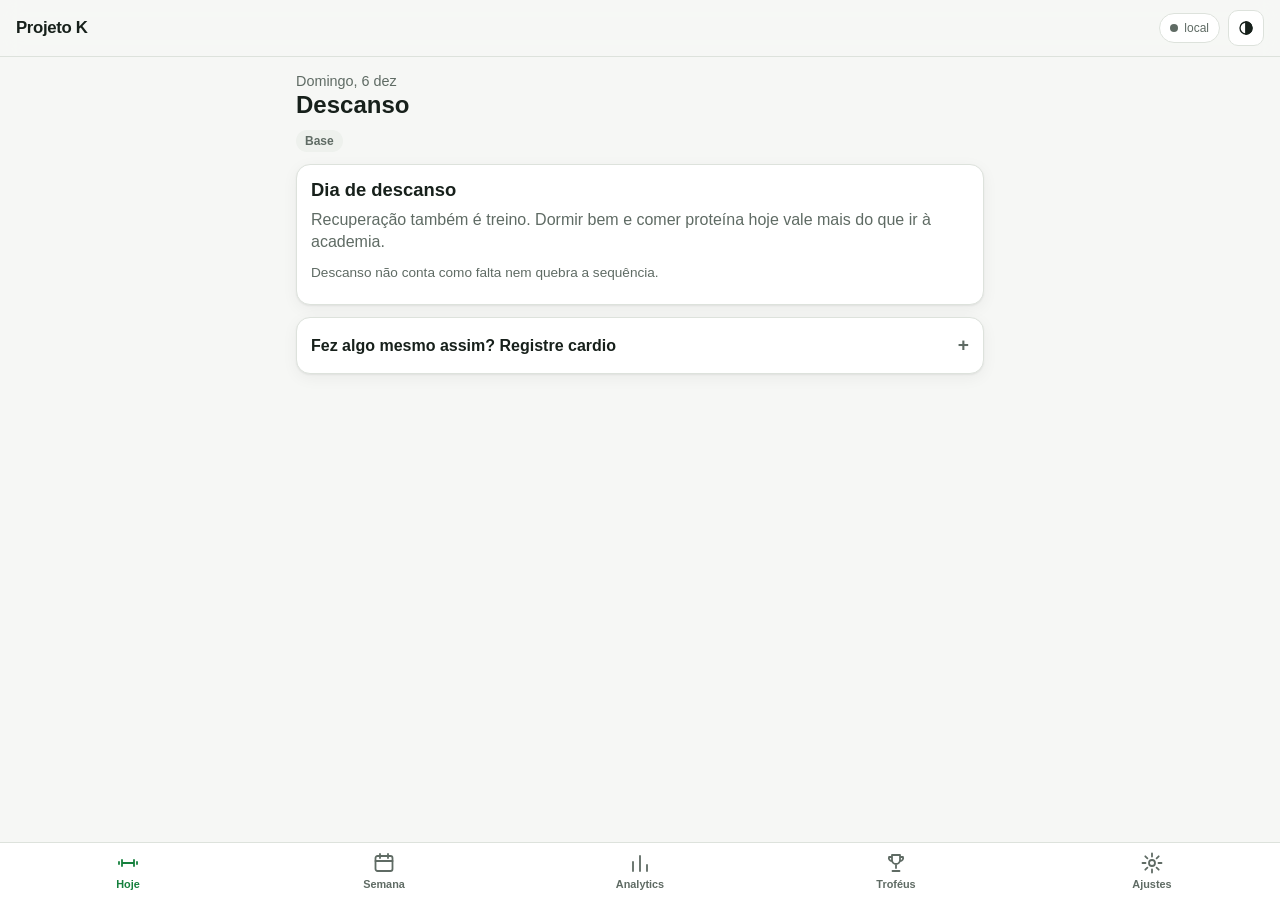
==== index.html @ 8b3cbce0 "Phase 1: offline-first PWA with weekly plan, set logging, rest timer, double progression and Sheets " ====
<!doctype html>
<html lang="pt-BR">
<head>
  <meta charset="utf-8">
  <meta name="viewport" content="width=device-width, initial-scale=1, viewport-fit=cover">
  <title>Projeto K</title>
  <meta name="description" content="Treino pessoal: plano semanal, registro de séries, progressão e analytics.">
  <meta name="theme-color" content="#f6f7f5">
  <meta name="apple-mobile-web-app-capable" content="yes">
  <meta name="mobile-web-app-capable" content="yes">
  <meta name="apple-mobile-web-app-status-bar-style" content="default">
  <meta name="apple-mobile-web-app-title" content="Projeto K">
  <link rel="manifest" href="manifest.webmanifest">
  <link rel="icon" href="icons/icon-192.png" type="image/png">
  <link rel="apple-touch-icon" href="icons/apple-touch-icon.png">
  <link rel="stylesheet" href="css/app.css">
  <script>
    // Apply the forced theme before first paint to avoid a flash.
    try {
      var t = JSON.parse(localStorage.getItem('pk.settings') || '{}').theme;
      if (t === 'light' || t === 'dark') document.documentElement.setAttribute('data-theme', t);
    } catch (e) {}
  </script>
</head>
<body>
  <header class="topbar">
    <a href="#/hoje" class="brand" aria-label="Projeto K, início">Projeto K</a>
    <div class="topbar-right">
      <span id="session-clock" class="pill" hidden></span>
      <button id="sync-badge" class="sync-badge" title="Sincronização" aria-label="Sincronização"></button>
      <button id="theme-toggle" class="icon-btn" aria-label="Alternar tema"></button>
    </div>
  </header>

  <main id="view" tabindex="-1"></main>

  <div id="rest" class="rest-bar" hidden></div>
  <div id="toasts" class="toasts" aria-live="polite"></div>

  <nav class="tabbar" id="tabbar">
    <a href="#/hoje" data-tab="hoje"><svg viewBox="0 0 24 24" aria-hidden="true"><path d="M6 9v6M18 9v6M3 11v2M21 11v2M6 12h12"/></svg><span>Hoje</span></a>
    <a href="#/semana" data-tab="semana"><svg viewBox="0 0 24 24" aria-hidden="true"><rect x="3.5" y="5" width="17" height="15" rx="2"/><path d="M3.5 10h17M8 3v4M16 3v4"/></svg><span>Semana</span></a>
    <a href="#/analytics" data-tab="analytics"><svg viewBox="0 0 24 24" aria-hidden="true"><path d="M5 20V11M12 20V5M19 20v-6"/></svg><span>Analytics</span></a>
    <a href="#/conquistas" data-tab="conquistas"><svg viewBox="0 0 24 24" aria-hidden="true"><path d="M8 4h8v5a4 4 0 0 1-8 0V4zM8 6H5a3 3 0 0 0 3 4M16 6h3a3 3 0 0 1-3 4M12 13v4M8.5 20h7"/></svg><span>Troféus</span></a>
    <a href="#/config" data-tab="config"><svg viewBox="0 0 24 24" aria-hidden="true"><circle cx="12" cy="12" r="3"/><path d="M12 2.5v3M12 18.5v3M2.5 12h3M18.5 12h3M5.3 5.3l2.1 2.1M16.6 16.6l2.1 2.1M5.3 18.7l2.1-2.1M16.6 7.4l2.1-2.1"/></svg><span>Ajustes</span></a>
  </nav>

  <script type="module" src="js/app.js"></script>
</body>
</html>
---- css/app.css ----
:root {
  --bg: #f6f7f5;
  --surface: #ffffff;
  --surface-2: #eef1ed;
  --border: #dde2dc;
  --text: #17201b;
  --muted: #5f6b64;
  --accent: #15803d;
  --accent-strong: #166534;
  --accent-soft: #dcfce7;
  --accent-text: #ffffff;
  --warn: #b45309;
  --warn-soft: #fef3c7;
  --danger: #b91c1c;
  --danger-soft: #fee2e2;
  --info: #1d4ed8;
  --info-soft: #dbeafe;
  --bronze: #a0642b;
  --silver: #7c8794;
  --gold: #c69214;
  --platinum: #5b8fb0;
  --heat-0: #e7ebe6;
  --heat-1: #b7e4c4;
  --heat-2: #6cc58b;
  --heat-3: #22994f;
  --heat-miss: #f3c4c4;
  --shadow: 0 1px 2px rgba(0, 0, 0, .06), 0 4px 16px rgba(0, 0, 0, .05);
  --radius: 14px;
  --tabbar-h: 58px;
  --safe-b: env(safe-area-inset-bottom, 0px);
  color-scheme: light;
}

@media (prefers-color-scheme: dark) {
  :root:not([data-theme="light"]) {
    --bg: #0f1412;
    --surface: #171e1a;
    --surface-2: #1f2823;
    --border: #2b3530;
    --text: #e8eee9;
    --muted: #97a39c;
    --accent: #4ade80;
    --accent-strong: #86efac;
    --accent-soft: #163322;
    --accent-text: #08130c;
    --warn: #fbbf24;
    --warn-soft: #3a2c0c;
    --danger: #f87171;
    --danger-soft: #3b1515;
    --info: #93c5fd;
    --info-soft: #172a45;
    --heat-0: #222b26;
    --heat-1: #1e4a2e;
    --heat-2: #2f7a4a;
    --heat-3: #4ade80;
    --heat-miss: #5a2424;
    --shadow: 0 1px 2px rgba(0, 0, 0, .4);
    color-scheme: dark;
  }
}

:root[data-theme="dark"] {
  --bg: #0f1412;
  --surface: #171e1a;
  --surface-2: #1f2823;
  --border: #2b3530;
  --text: #e8eee9;
  --muted: #97a39c;
  --accent: #4ade80;
  --accent-strong: #86efac;
  --accent-soft: #163322;
  --accent-text: #08130c;
  --warn: #fbbf24;
  --warn-soft: #3a2c0c;
  --danger: #f87171;
  --danger-soft: #3b1515;
  --info: #93c5fd;
  --info-soft: #172a45;
  --heat-0: #222b26;
  --heat-1: #1e4a2e;
  --heat-2: #2f7a4a;
  --heat-3: #4ade80;
  --heat-miss: #5a2424;
  --shadow: 0 1px 2px rgba(0, 0, 0, .4);
  color-scheme: dark;
}

* { box-sizing: border-box; }
[hidden] { display: none !important; }
html { -webkit-text-size-adjust: 100%; }
body {
  margin: 0;
  background: var(--bg);
  color: var(--text);
  font: 16px/1.4 -apple-system, BlinkMacSystemFont, "SF Pro Text", "Segoe UI", Roboto, sans-serif;
  -webkit-tap-highlight-color: transparent;
  padding-bottom: calc(var(--tabbar-h) + var(--safe-b));
  min-height: 100vh;
  overflow-x: hidden;
}
body.no-tabbar { padding-bottom: 0; }
body.no-tabbar .tabbar { display: none; }

a { color: var(--accent); }
h1, h2, h3 { margin: 0 0 .4em; line-height: 1.2; }
h1 { font-size: 1.5rem; }
h2 { font-size: 1.15rem; }
h3 { font-size: 1.02rem; }
p { margin: 0 0 .6em; }
svg { fill: none; stroke: currentColor; stroke-width: 1.8; stroke-linecap: round; stroke-linejoin: round; }
img { max-width: 100%; }

.muted { color: var(--muted); }
.small { font-size: .85rem; }
.tiny { font-size: .75rem; }
.center { text-align: center; }
.row { display: flex; align-items: center; }
.row.gap { gap: .5rem; }
.row.wrap { flex-wrap: wrap; }
.between { justify-content: space-between; }
.grow { flex: 1; }
.stack > * + * { margin-top: .75rem; }
.hidden { display: none !important; }

/* ---------- top bar ---------- */
.topbar {
  position: sticky; top: 0; z-index: 20;
  display: flex; align-items: center; justify-content: space-between;
  padding: calc(env(safe-area-inset-top, 0px) + 10px) 16px 10px;
  background: color-mix(in srgb, var(--bg) 88%, transparent);
  backdrop-filter: saturate(1.4) blur(10px);
  -webkit-backdrop-filter: saturate(1.4) blur(10px);
  border-bottom: 1px solid var(--border);
}
.brand { font-weight: 800; letter-spacing: -.02em; color: var(--text); text-decoration: none; font-size: 1.05rem; }
.topbar-right { display: flex; align-items: center; gap: .5rem; }
.icon-btn {
  width: 36px; height: 36px; border-radius: 10px; border: 1px solid var(--border);
  background: var(--surface); color: var(--text); display: grid; place-items: center; cursor: pointer; padding: 0;
}
.icon-btn svg { width: 18px; height: 18px; }
.sync-badge {
  height: 30px; padding: 0 10px; border-radius: 99px; border: 1px solid var(--border);
  background: var(--surface); color: var(--muted); font-size: .75rem; display: flex; align-items: center; gap: 6px; cursor: pointer;
}
.sync-badge::before { content: ""; width: 8px; height: 8px; border-radius: 50%; background: var(--muted); }
.sync-badge[data-status="ok"]::before { background: var(--accent); }
.sync-badge[data-status="syncing"]::before { background: var(--info); animation: pulse 1s infinite; }
.sync-badge[data-status="error"]::before, .sync-badge[data-status="offline"]::before { background: var(--warn); }
@keyframes pulse { 50% { opacity: .3; } }

/* ---------- layout ---------- */
main { padding: 14px 16px 24px; max-width: 720px; margin: 0 auto; outline: none; }
.card {
  background: var(--surface); border: 1px solid var(--border); border-radius: var(--radius);
  padding: 14px; box-shadow: var(--shadow);
}
.card + .card, .card + .section, .section + .card { margin-top: 12px; }
.section { margin-top: 20px; }
.section-title { font-size: .78rem; text-transform: uppercase; letter-spacing: .06em; color: var(--muted); margin: 0 0 8px; font-weight: 700; }

.hero { display: flex; justify-content: space-between; align-items: flex-start; gap: 12px; margin-bottom: 12px; }
.hero .date { color: var(--muted); font-size: .9rem; }
.hero .date::first-letter { text-transform: uppercase; }

.pill {
  display: inline-flex; align-items: center; gap: 4px; padding: 3px 9px; border-radius: 99px;
  font-size: .75rem; font-weight: 600; background: var(--surface-2); color: var(--muted); white-space: nowrap;
}
.pill.accent { background: var(--accent-soft); color: var(--accent-strong); }
.pill.warn { background: var(--warn-soft); color: var(--warn); }
.pill.danger { background: var(--danger-soft); color: var(--danger); }
.pill.info { background: var(--info-soft); color: var(--info); }
#session-clock { font-variant-numeric: tabular-nums; background: var(--accent-soft); color: var(--accent-strong); }

/* ---------- buttons & inputs ---------- */
.btn {
  appearance: none; border: 1px solid var(--border); background: var(--surface-2); color: var(--text);
  border-radius: 12px; padding: 0 16px; min-height: 44px; font: inherit; font-weight: 600; cursor: pointer;
  display: inline-flex; align-items: center; justify-content: center; gap: 6px; text-decoration: none;
}
.btn.primary { background: var(--accent); border-color: var(--accent); color: var(--accent-text); }
.btn.danger { background: var(--danger); border-color: var(--danger); color: #fff; }
.btn.ghost { background: transparent; }
.btn.small { min-height: 34px; padding: 0 12px; font-size: .85rem; border-radius: 10px; }
.btn.block { width: 100%; }
.btn.big { min-height: 54px; font-size: 1.05rem; }
.btn:disabled { opacity: .5; cursor: default; }
.btn:active:not(:disabled) { transform: scale(.98); }
.link-btn { background: none; border: 0; color: var(--accent); font: inherit; font-weight: 600; padding: 6px 0; cursor: pointer; }

label.field { display: block; margin-bottom: 12px; }
label.field > span { display: block; font-size: .85rem; color: var(--muted); margin-bottom: 4px; }
input[type="text"], input[type="url"], input[type="password"], input[type="number"], input[type="date"], select, textarea {
  width: 100%; min-height: 44px; border-radius: 10px; border: 1px solid var(--border);
  background: var(--surface); color: var(--text); font: inherit; padding: 8px 12px; font-size: 16px;
}
textarea { min-height: 70px; resize: vertical; }
.check { display: flex; align-items: center; gap: 10px; min-height: 40px; }
.check input { width: 20px; height: 20px; accent-color: var(--accent); }

.seg { display: inline-flex; background: var(--surface-2); border-radius: 12px; padding: 3px; gap: 2px; }
.seg button { border: 0; background: transparent; color: var(--muted); font: inherit; font-size: .85rem; font-weight: 600; padding: 7px 12px; border-radius: 9px; cursor: pointer; min-height: 34px; }
.seg button[aria-pressed="true"] { background: var(--surface); color: var(--text); box-shadow: var(--shadow); }

.chips { display: flex; flex-wrap: wrap; gap: 6px; }
.chip { border: 1px solid var(--border); background: var(--surface); color: var(--text); border-radius: 99px; padding: 7px 12px; font: inherit; font-size: .85rem; cursor: pointer; min-height: 36px; }
.chip[aria-pressed="true"] { background: var(--accent); color: var(--accent-text); border-color: var(--accent); }

/* ---------- exercise cards (today) ---------- */
.ex-card { padding: 12px; }
.ex-card.complete { border-color: color-mix(in srgb, var(--accent) 50%, var(--border)); }
.ex-head { display: flex; gap: 10px; align-items: flex-start; }
.ex-thumb { width: 56px; height: 56px; border-radius: 10px; object-fit: cover; background: var(--surface-2); flex: none; }
.ex-thumb.placeholder { display: grid; place-items: center; color: var(--muted); font-size: .7rem; text-align: center; }
.ex-title { font-weight: 700; line-height: 1.25; }
.ex-meta { font-size: .8rem; color: var(--muted); margin-top: 2px; }
.ex-sugg { margin-top: 8px; display: flex; flex-wrap: wrap; gap: 6px; align-items: center; font-size: .85rem; }
.ex-actions { display: flex; gap: 6px; margin-top: 10px; }
.ex-actions .btn { flex: 1; }
.ex-num { width: 22px; height: 22px; border-radius: 50%; background: var(--surface-2); color: var(--muted); font-size: .75rem; font-weight: 700; display: grid; place-items: center; flex: none; margin-top: 2px; }
.ex-card.complete .ex-num { background: var(--accent); color: var(--accent-text); }

.sets { margin-top: 10px; display: grid; gap: 6px; }
.set-row {
  display: grid; grid-template-columns: 26px 1fr 1fr 52px; gap: 6px; align-items: center;
  padding: 4px; border-radius: 12px; background: var(--surface-2);
}
.set-row.next { outline: 2px solid var(--accent); outline-offset: -2px; background: var(--surface); }
.set-row.logged { background: var(--accent-soft); }
.set-n { text-align: center; font-weight: 700; color: var(--muted); font-size: .85rem; }
.stepper { display: grid; grid-template-columns: 34px 1fr 34px; align-items: center; background: var(--surface); border-radius: 10px; border: 1px solid var(--border); overflow: hidden; }
.set-row.logged .stepper { background: transparent; border-color: transparent; }
.stepper button { height: 40px; border: 0; background: transparent; color: var(--muted); font-size: 1.15rem; font-weight: 700; cursor: pointer; padding: 0; }
.stepper input { border: 0; background: transparent; min-height: 40px; padding: 0; text-align: center; font-weight: 700; font-variant-numeric: tabular-nums; width: 100%; min-width: 0; -moz-appearance: textfield; }
.stepper input::-webkit-outer-spin-button, .stepper input::-webkit-inner-spin-button { -webkit-appearance: none; margin: 0; }
.stepper .unit { display: none; }
.set-ok {
  height: 44px; border-radius: 12px; border: 0; background: var(--accent); color: var(--accent-text);
  font-size: 1.2rem; font-weight: 800; cursor: pointer; display: grid; place-items: center;
}
.set-ok svg { width: 22px; height: 22px; stroke-width: 2.6; }
.set-row.logged .set-ok { background: transparent; color: var(--accent-strong); }
.set-labels { display: grid; grid-template-columns: 26px 1fr 1fr 52px; gap: 6px; font-size: .7rem; color: var(--muted); text-align: center; text-transform: uppercase; letter-spacing: .05em; }

.banner { display: flex; gap: 10px; align-items: center; padding: 12px 14px; border-radius: var(--radius); background: var(--info-soft); color: var(--info); margin-bottom: 12px; }
.banner.warn { background: var(--warn-soft); color: var(--warn); }
.banner .grow { color: var(--text); }
.banner strong { color: inherit; }

.warmup ol { margin: .3em 0 0; padding-left: 1.2em; }
details > summary { cursor: pointer; font-weight: 700; list-style: none; display: flex; justify-content: space-between; align-items: center; }
details > summary::-webkit-details-marker { display: none; }
details > summary::after { content: "+"; color: var(--muted); font-size: 1.2rem; }
details[open] > summary::after { content: "−"; }

body.resting main { padding-bottom: 96px; }
body.resting .sticky-actions { bottom: calc(var(--tabbar-h) + var(--safe-b) + 88px); }
.sticky-actions { position: sticky; bottom: calc(var(--tabbar-h) + var(--safe-b) + 8px); z-index: 5; margin-top: 16px; }

/* ---------- rest timer ---------- */
.rest-bar {
  position: fixed; left: 8px; right: 8px; bottom: calc(var(--tabbar-h) + var(--safe-b) + 8px); z-index: 30;
  display: flex; align-items: center; gap: 8px; padding: 10px; border-radius: 16px;
  background: var(--text); color: var(--bg); box-shadow: 0 8px 30px rgba(0, 0, 0, .25); overflow: hidden;
  max-width: 704px; margin: 0 auto;
}
.rest-bar .muted { color: color-mix(in srgb, var(--bg) 70%, transparent); font-size: .75rem; }
.rest-bar .btn { background: color-mix(in srgb, var(--bg) 14%, transparent); color: var(--bg); border-color: transparent; position: relative; }
.rest-main { flex: 1; display: flex; flex-direction: column; align-items: center; position: relative; min-width: 0; }
.rest-main .muted { white-space: nowrap; overflow: hidden; text-overflow: ellipsis; max-width: 100%; }
.rest-time { font-size: 1.7rem; font-weight: 800; font-variant-numeric: tabular-nums; line-height: 1; }
.rest-progress { position: absolute; left: 0; bottom: 0; height: 4px; background: var(--accent); transition: width .25s linear; }
.rest-bar.done { background: var(--accent); color: var(--accent-text); animation: flash .5s 4 alternate; }
.rest-bar.done .muted { color: var(--accent-text); }
@keyframes flash { to { filter: brightness(1.25); transform: scale(1.02); } }

/* ---------- tab bar ---------- */
.tabbar {
  position: fixed; left: 0; right: 0; bottom: 0; z-index: 25;
  display: grid; grid-template-columns: repeat(5, 1fr);
  height: calc(var(--tabbar-h) + var(--safe-b)); padding-bottom: var(--safe-b);
  background: color-mix(in srgb, var(--surface) 92%, transparent);
  backdrop-filter: blur(12px); -webkit-backdrop-filter: blur(12px);
  border-top: 1px solid var(--border);
}
.tabbar a { display: flex; flex-direction: column; align-items: center; justify-content: center; gap: 2px; color: var(--muted); text-decoration: none; font-size: .68rem; font-weight: 600; }
.tabbar a svg { width: 24px; height: 24px; }
.tabbar a[aria-current="page"] { color: var(--accent); }

/* ---------- toasts & sheets ---------- */
.toasts { position: fixed; top: calc(env(safe-area-inset-top, 0px) + 60px); left: 0; right: 0; z-index: 60; display: flex; flex-direction: column; align-items: center; gap: 8px; pointer-events: none; padding: 0 16px; }
.toast {
  pointer-events: auto; max-width: 420px; width: 100%; background: var(--text); color: var(--bg); padding: 12px 14px;
  border-radius: 14px; box-shadow: 0 8px 30px rgba(0, 0, 0, .25); transform: translateY(-14px); opacity: 0; transition: .25s;
  font-weight: 600;
}
.toast.show { transform: none; opacity: 1; }
.toast.trophy { background: linear-gradient(135deg, #2b2410, #6b5216); color: #fff6d8; display: flex; gap: 12px; align-items: center; }
.toast.trophy .trophy-ico { width: 40px; height: 40px; flex: none; }
.toast.pr { background: var(--accent); color: var(--accent-text); }

.sheet-backdrop { position: fixed; inset: 0; z-index: 50; background: rgba(0, 0, 0, 0); transition: background .2s; display: flex; align-items: flex-end; justify-content: center; }
.sheet-backdrop.open { background: rgba(0, 0, 0, .45); }
.sheet {
  background: var(--surface); width: 100%; max-width: 640px; max-height: 88vh; overflow-y: auto;
  border-radius: 20px 20px 0 0; padding: 8px 16px calc(16px + var(--safe-b)); transform: translateY(100%); transition: transform .22s ease-out;
}
.sheet-backdrop.open .sheet { transform: none; }
.sheet-grip { width: 40px; height: 5px; border-radius: 3px; background: var(--border); margin: 4px auto 12px; }
.list { list-style: none; margin: 0; padding: 0; }
.list > li { border-bottom: 1px solid var(--border); }
.list > li:last-child { border-bottom: 0; }
.list-item { display: flex; align-items: center; gap: 10px; padding: 10px 0; width: 100%; background: none; border: 0; color: inherit; font: inherit; text-align: left; cursor: pointer; text-decoration: none; }

/* ---------- week ---------- */
.week-nav { display: flex; align-items: center; justify-content: space-between; margin-bottom: 10px; }
.day-row { display: grid; grid-template-columns: 48px 1fr auto; gap: 10px; align-items: center; padding: 12px; }
.day-row + .day-row { border-top: 1px solid var(--border); }
.day-row.today { background: var(--accent-soft); border-radius: 12px; }
.day-date { text-align: center; line-height: 1.1; }
.day-date b { display: block; font-size: 1.25rem; }
.day-date small { color: var(--muted); text-transform: uppercase; font-size: .7rem; font-weight: 700; }
.day-card { padding: 4px; }

/* ---------- exercise page ---------- */
.media { position: relative; border-radius: var(--radius); overflow: hidden; background: #fff; aspect-ratio: 3 / 2; }
.media img { position: absolute; inset: 0; width: 100%; height: 100%; object-fit: contain; transition: opacity .25s; }
.media img.f1 { animation: frame 1.6s steps(1) infinite; }
@keyframes frame { 0% { opacity: 0; } 50% { opacity: 1; } }
.media-empty { display: grid; place-items: center; aspect-ratio: 3 / 2; background: var(--surface-2); border-radius: var(--radius); color: var(--muted); text-align: center; padding: 16px; }
.tips { margin: 0; padding-left: 1.2em; }
.tips li + li { margin-top: 4px; }
table.hist { width: 100%; border-collapse: collapse; font-size: .85rem; }
table.hist th, table.hist td { text-align: left; padding: 6px 4px; border-bottom: 1px solid var(--border); }
table.hist th { color: var(--muted); font-weight: 600; }
.chart-box { position: relative; height: 220px; }
.chart-box.tall { height: 280px; }

/* ---------- stats ---------- */
.tiles { display: grid; grid-template-columns: repeat(2, 1fr); gap: 10px; }
.tile { background: var(--surface); border: 1px solid var(--border); border-radius: var(--radius); padding: 12px; }
.tile .v { font-size: 1.5rem; font-weight: 800; font-variant-numeric: tabular-nums; letter-spacing: -.02em; }
.tile .v.sm { font-size: 1.05rem; line-height: 1.3; }
.tile .l { font-size: .78rem; color: var(--muted); }
.heatmap { display: grid; grid-auto-flow: column; grid-template-rows: repeat(7, 1fr); gap: 3px; overflow-x: auto; padding-bottom: 4px; }
.heatmap .c { width: 14px; height: 14px; border-radius: 3px; background: var(--heat-0); }
.heatmap .c.l1 { background: var(--heat-1); }
.heatmap .c.l2 { background: var(--heat-2); }
.heatmap .c.l3 { background: var(--heat-3); }
.heatmap .c.miss { background: var(--heat-miss); }
.heatmap .c.rest { background: transparent; border: 1px dashed var(--border); }
.heatmap .c.future { background: transparent; }
.legend { display: flex; gap: 10px; flex-wrap: wrap; font-size: .75rem; color: var(--muted); margin-top: 6px; }
.legend i { display: inline-block; width: 10px; height: 10px; border-radius: 2px; margin-right: 4px; vertical-align: -1px; }

/* ---------- trophies ---------- */
.trophies { display: grid; grid-template-columns: 1fr; gap: 10px; }
.trophy { display: flex; gap: 12px; align-items: center; padding: 12px; }
.trophy .ico { width: 48px; height: 48px; flex: none; }
.trophy.locked { opacity: .55; filter: grayscale(1); }
.trophy .bar { height: 6px; border-radius: 3px; background: var(--surface-2); overflow: hidden; margin-top: 6px; }
.trophy .bar > i { display: block; height: 100%; background: var(--accent); }
.tier-bronze { color: var(--bronze); }
.tier-silver { color: var(--silver); }
.tier-gold { color: var(--gold); }
.tier-platinum { color: var(--platinum); }

/* ---------- spotify ---------- */
.spotify { display: flex; gap: 10px; align-items: center; }
.spotify img { width: 52px; height: 52px; border-radius: 8px; background: var(--surface-2); object-fit: cover; flex: none; }
.spotify .t { min-width: 0; flex: 1; }
.spotify .t div { white-space: nowrap; overflow: hidden; text-overflow: ellipsis; }
.spotify .ctrl { display: flex; gap: 4px; }
.spotify .ctrl .icon-btn { width: 40px; height: 40px; }
iframe.embed { width: 100%; height: 152px; border: 0; border-radius: 12px; }

@media (min-width: 640px) {
  .tiles { grid-template-columns: repeat(4, 1fr); }
  .trophies { grid-template-columns: 1fr 1fr; }
}
@media (prefers-reduced-motion: reduce) {
  *, *::before, *::after { animation: none !important; transition: none !important; }
}

/* ---------- chart series (validated categorical palette, light + dark steps) ---------- */
:root { --series-1: #2a78d6; --series-2: #eb6834; --series-3: #1baf7a; --series-4: #eda100; --grid: #e6e9e4; }
@media (prefers-color-scheme: dark) {
  :root:not([data-theme="light"]) { --series-1: #3987e5; --series-2: #d95926; --series-3: #199e70; --series-4: #c98500; --grid: #26302b; }
}
:root[data-theme="dark"] { --series-1: #3987e5; --series-2: #d95926; --series-3: #199e70; --series-4: #c98500; --grid: #26302b; }
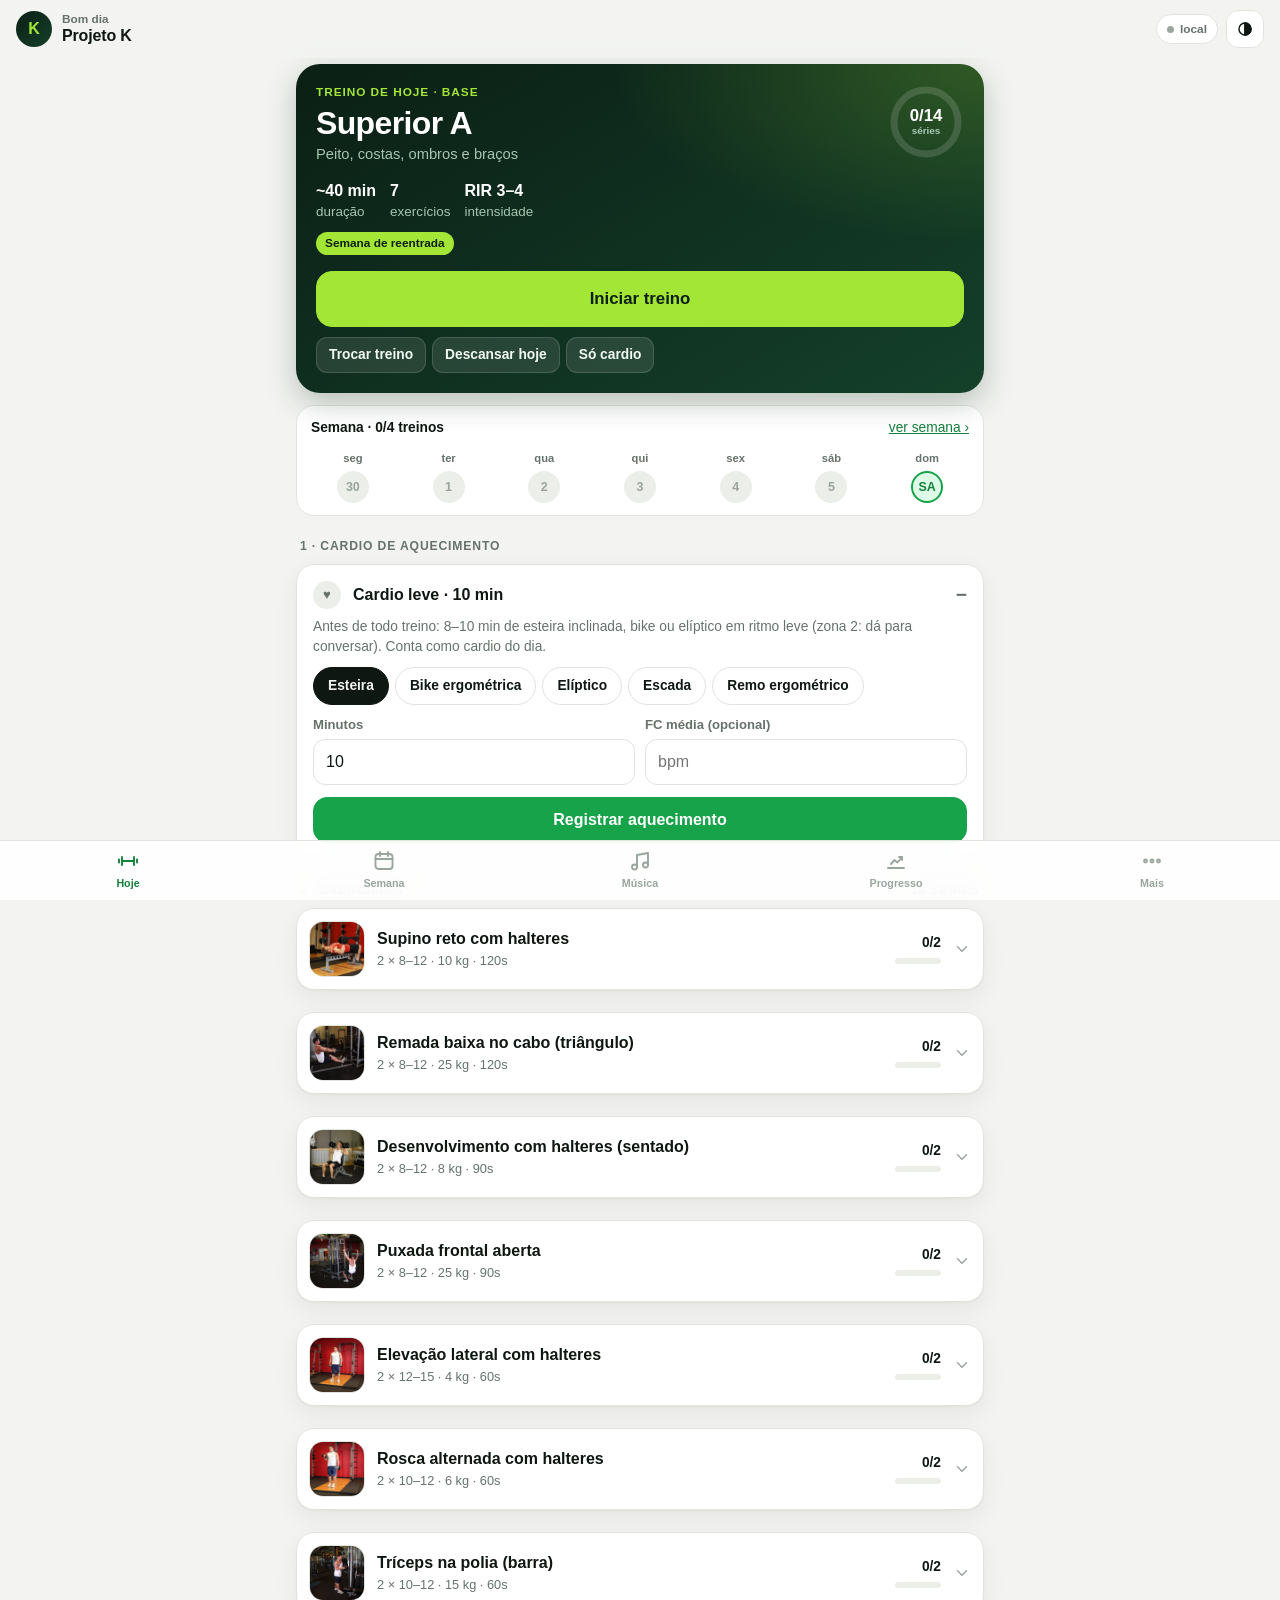
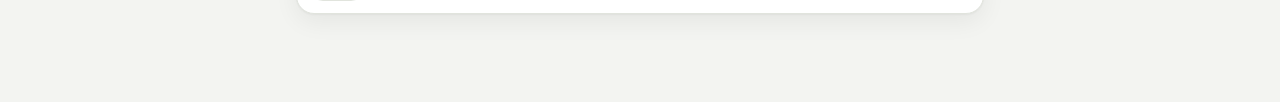
==== commit b83bb27e: "Redesign: rotation with weekly target, new Today UX, music tab, profile, AI analysis, split progress" ====
--- a/index.html
+++ b/index.html
@@ -5,7 +5,7 @@
   <meta name="viewport" content="width=device-width, initial-scale=1, viewport-fit=cover">
   <title>Projeto K</title>
   <meta name="description" content="Treino pessoal: plano semanal, registro de séries, progressão e analytics.">
-  <meta name="theme-color" content="#f6f7f5">
+  <meta name="theme-color" content="#f3f4f1">
   <meta name="apple-mobile-web-app-capable" content="yes">
   <meta name="mobile-web-app-capable" content="yes">
   <meta name="apple-mobile-web-app-status-bar-style" content="default">
@@ -24,7 +24,10 @@
 </head>
 <body>
   <header class="topbar">
-    <a href="#/hoje" class="brand" aria-label="Projeto K, início">Projeto K</a>
+    <a href="#/perfil" class="brand" id="brand" aria-label="Perfil">
+      <span class="avatar" id="avatar">K</span>
+      <span class="greet"><small id="greet-sub">Projeto K</small><b id="greet-name">Bom treino</b></span>
+    </a>
     <div class="topbar-right">
       <span id="session-clock" class="pill" hidden></span>
       <button id="sync-badge" class="sync-badge" title="Sincronização" aria-label="Sincronização"></button>
@@ -38,11 +41,11 @@
   <div id="toasts" class="toasts" aria-live="polite"></div>
 
   <nav class="tabbar" id="tabbar">
-    <a href="#/hoje" data-tab="hoje"><svg viewBox="0 0 24 24" aria-hidden="true"><path d="M6 9v6M18 9v6M3 11v2M21 11v2M6 12h12"/></svg><span>Hoje</span></a>
-    <a href="#/semana" data-tab="semana"><svg viewBox="0 0 24 24" aria-hidden="true"><rect x="3.5" y="5" width="17" height="15" rx="2"/><path d="M3.5 10h17M8 3v4M16 3v4"/></svg><span>Semana</span></a>
-    <a href="#/analytics" data-tab="analytics"><svg viewBox="0 0 24 24" aria-hidden="true"><path d="M5 20V11M12 20V5M19 20v-6"/></svg><span>Analytics</span></a>
-    <a href="#/conquistas" data-tab="conquistas"><svg viewBox="0 0 24 24" aria-hidden="true"><path d="M8 4h8v5a4 4 0 0 1-8 0V4zM8 6H5a3 3 0 0 0 3 4M16 6h3a3 3 0 0 1-3 4M12 13v4M8.5 20h7"/></svg><span>Troféus</span></a>
-    <a href="#/config" data-tab="config"><svg viewBox="0 0 24 24" aria-hidden="true"><circle cx="12" cy="12" r="3"/><path d="M12 2.5v3M12 18.5v3M2.5 12h3M18.5 12h3M5.3 5.3l2.1 2.1M16.6 16.6l2.1 2.1M5.3 18.7l2.1-2.1M16.6 7.4l2.1-2.1"/></svg><span>Ajustes</span></a>
+    <a href="#/hoje" data-tab="hoje"><svg viewBox="0 0 24 24" aria-hidden="true"><path d="M6 8v8M18 8v8M3 10.5v3M21 10.5v3M6 12h12"/></svg><span>Hoje</span></a>
+    <a href="#/semana" data-tab="semana"><svg viewBox="0 0 24 24" aria-hidden="true"><rect x="3.5" y="5" width="17" height="15" rx="3"/><path d="M3.5 10h17M8 3v4M16 3v4"/></svg><span>Semana</span></a>
+    <a href="#/musica" data-tab="musica"><svg viewBox="0 0 24 24" aria-hidden="true"><path d="M9 18V6l11-2v12"/><circle cx="6.5" cy="18" r="2.5"/><circle cx="17.5" cy="16" r="2.5"/></svg><span>Música</span></a>
+    <a href="#/progresso" data-tab="progresso"><svg viewBox="0 0 24 24" aria-hidden="true"><path d="M4 19h16M7 15l3.5-4 3 2.5L18 8"/><path d="M15 8h3v3"/></svg><span>Progresso</span></a>
+    <a href="#/mais" data-tab="mais"><svg viewBox="0 0 24 24" aria-hidden="true"><circle cx="5.5" cy="12" r="1.5"/><circle cx="12" cy="12" r="1.5"/><circle cx="18.5" cy="12" r="1.5"/></svg><span>Mais</span><span class="badge" id="inbox-badge" hidden></span></a>
   </nav>
 
   <script type="module" src="js/app.js"></script>
--- a/css/app.css
+++ b/css/app.css
@@ -1,87 +1,122 @@
+/* Projeto K — design tokens (light default, dark via OS or toggle) */
 :root {
-  --bg: #f6f7f5;
+  --bg: #f3f4f1;
   --surface: #ffffff;
-  --surface-2: #eef1ed;
-  --border: #dde2dc;
-  --text: #17201b;
-  --muted: #5f6b64;
-  --accent: #15803d;
-  --accent-strong: #166534;
+  --surface-2: #eceee9;
+  --surface-3: #e2e5df;
+  --border: #e1e4dd;
+  --text: #0f1712;
+  --muted: #66726b;
+  --faint: #9aa59e;
+  --accent: #16a34a;
+  --accent-strong: #15803d;
   --accent-soft: #dcfce7;
   --accent-text: #ffffff;
+  --lime: #a3e635;
   --warn: #b45309;
   --warn-soft: #fef3c7;
-  --danger: #b91c1c;
+  --danger: #dc2626;
   --danger-soft: #fee2e2;
-  --info: #1d4ed8;
+  --info: #2563eb;
   --info-soft: #dbeafe;
-  --bronze: #a0642b;
-  --silver: #7c8794;
-  --gold: #c69214;
-  --platinum: #5b8fb0;
-  --heat-0: #e7ebe6;
-  --heat-1: #b7e4c4;
-  --heat-2: #6cc58b;
-  --heat-3: #22994f;
-  --heat-miss: #f3c4c4;
-  --shadow: 0 1px 2px rgba(0, 0, 0, .06), 0 4px 16px rgba(0, 0, 0, .05);
-  --radius: 14px;
-  --tabbar-h: 58px;
+  --hero-1: #0b1f15;
+  --hero-2: #14402a;
+  --hero-text: #f2fbf4;
+  --hero-muted: #a6c6b1;
+  --bronze: #b0733a;
+  --silver: #8d99a6;
+  --gold: #d4a017;
+  --platinum: #6aa3c4;
+  --heat-0: #e6e9e3;
+  --heat-1: #bfe8cb;
+  --heat-2: #74cc92;
+  --heat-3: #1f9d52;
+  --heat-cardio: #9cc8f2;
+  --series-1: #2a78d6;
+  --series-2: #eb6834;
+  --series-3: #1baf7a;
+  --series-4: #eda100;
+  --grid: #e6e9e4;
+  --shadow-sm: 0 1px 2px rgba(15, 23, 18, .05);
+  --shadow: 0 1px 2px rgba(15, 23, 18, .04), 0 8px 24px rgba(15, 23, 18, .06);
+  --radius: 18px;
+  --radius-sm: 12px;
+  --tabbar-h: 60px;
   --safe-b: env(safe-area-inset-bottom, 0px);
+  --safe-t: env(safe-area-inset-top, 0px);
   color-scheme: light;
 }
 
 @media (prefers-color-scheme: dark) {
   :root:not([data-theme="light"]) {
-    --bg: #0f1412;
-    --surface: #171e1a;
-    --surface-2: #1f2823;
-    --border: #2b3530;
-    --text: #e8eee9;
-    --muted: #97a39c;
+    --bg: #090d0b;
+    --surface: #121915;
+    --surface-2: #19221d;
+    --surface-3: #212c26;
+    --border: #232e28;
+    --text: #edf3ef;
+    --muted: #94a29a;
+    --faint: #66746c;
     --accent: #4ade80;
     --accent-strong: #86efac;
-    --accent-soft: #163322;
-    --accent-text: #08130c;
+    --accent-soft: #15301f;
+    --accent-text: #052e14;
     --warn: #fbbf24;
-    --warn-soft: #3a2c0c;
+    --warn-soft: #382a0b;
     --danger: #f87171;
-    --danger-soft: #3b1515;
+    --danger-soft: #3a1414;
     --info: #93c5fd;
-    --info-soft: #172a45;
-    --heat-0: #222b26;
-    --heat-1: #1e4a2e;
-    --heat-2: #2f7a4a;
+    --info-soft: #14253d;
+    --hero-1: #0d2418;
+    --hero-2: #17482f;
+    --heat-0: #1d2621;
+    --heat-1: #1c4a2c;
+    --heat-2: #2c7d4a;
     --heat-3: #4ade80;
-    --heat-miss: #5a2424;
-    --shadow: 0 1px 2px rgba(0, 0, 0, .4);
+    --heat-cardio: #2f5f8f;
+    --series-1: #3987e5;
+    --series-2: #d95926;
+    --series-3: #199e70;
+    --series-4: #c98500;
+    --grid: #232d28;
+    --shadow-sm: none;
+    --shadow: 0 1px 0 rgba(255, 255, 255, .02);
     color-scheme: dark;
   }
 }
-
 :root[data-theme="dark"] {
-  --bg: #0f1412;
-  --surface: #171e1a;
-  --surface-2: #1f2823;
-  --border: #2b3530;
-  --text: #e8eee9;
-  --muted: #97a39c;
+  --bg: #090d0b;
+  --surface: #121915;
+  --surface-2: #19221d;
+  --surface-3: #212c26;
+  --border: #232e28;
+  --text: #edf3ef;
+  --muted: #94a29a;
+  --faint: #66746c;
   --accent: #4ade80;
   --accent-strong: #86efac;
-  --accent-soft: #163322;
-  --accent-text: #08130c;
+  --accent-soft: #15301f;
+  --accent-text: #052e14;
   --warn: #fbbf24;
-  --warn-soft: #3a2c0c;
+  --warn-soft: #382a0b;
   --danger: #f87171;
-  --danger-soft: #3b1515;
+  --danger-soft: #3a1414;
   --info: #93c5fd;
-  --info-soft: #172a45;
-  --heat-0: #222b26;
-  --heat-1: #1e4a2e;
-  --heat-2: #2f7a4a;
+  --info-soft: #14253d;
+  --hero-1: #0d2418;
+  --hero-2: #17482f;
+  --heat-0: #1d2621;
+  --heat-1: #1c4a2c;
+  --heat-2: #2c7d4a;
   --heat-3: #4ade80;
-  --heat-miss: #5a2424;
-  --shadow: 0 1px 2px rgba(0, 0, 0, .4);
+  --heat-cardio: #2f5f8f;
+  --series-1: #3987e5;
+  --series-2: #d95926;
+  --series-3: #199e70;
+  --series-4: #c98500;
+  --grid: #232d28;
+  --shadow-sm: none;
+  --shadow: 0 1px 0 rgba(255, 255, 255, .02);
   color-scheme: dark;
 }
 
@@ -89,274 +124,304 @@
 [hidden] { display: none !important; }
 html { -webkit-text-size-adjust: 100%; }
 body {
-  margin: 0;
-  background: var(--bg);
-  color: var(--text);
-  font: 16px/1.4 -apple-system, BlinkMacSystemFont, "SF Pro Text", "Segoe UI", Roboto, sans-serif;
-  -webkit-tap-highlight-color: transparent;
+  margin: 0; background: var(--bg); color: var(--text); min-height: 100vh; overflow-x: hidden;
+  font: 16px/1.45 -apple-system, BlinkMacSystemFont, "SF Pro Text", "Segoe UI", Roboto, sans-serif;
+  -webkit-font-smoothing: antialiased; -webkit-tap-highlight-color: transparent;
   padding-bottom: calc(var(--tabbar-h) + var(--safe-b));
-  min-height: 100vh;
-  overflow-x: hidden;
 }
 body.no-tabbar { padding-bottom: 0; }
 body.no-tabbar .tabbar { display: none; }
-
-a { color: var(--accent); }
-h1, h2, h3 { margin: 0 0 .4em; line-height: 1.2; }
-h1 { font-size: 1.5rem; }
-h2 { font-size: 1.15rem; }
-h3 { font-size: 1.02rem; }
+a { color: var(--accent-strong); }
+h1, h2, h3 { margin: 0 0 .35em; line-height: 1.15; letter-spacing: -.02em; }
+h1 { font-size: 1.75rem; font-weight: 800; }
+h2 { font-size: 1.2rem; font-weight: 750; }
+h3 { font-size: 1.02rem; font-weight: 700; }
 p { margin: 0 0 .6em; }
-svg { fill: none; stroke: currentColor; stroke-width: 1.8; stroke-linecap: round; stroke-linejoin: round; }
+svg { fill: none; stroke: currentColor; stroke-width: 1.9; stroke-linecap: round; stroke-linejoin: round; }
 img { max-width: 100%; }
-
 .muted { color: var(--muted); }
-.small { font-size: .85rem; }
+.faint { color: var(--faint); }
+.small { font-size: .86rem; }
 .tiny { font-size: .75rem; }
 .center { text-align: center; }
+.num { font-variant-numeric: tabular-nums; }
 .row { display: flex; align-items: center; }
 .row.gap { gap: .5rem; }
 .row.wrap { flex-wrap: wrap; }
 .between { justify-content: space-between; }
-.grow { flex: 1; }
-.stack > * + * { margin-top: .75rem; }
-.hidden { display: none !important; }
+.grow { flex: 1; min-width: 0; }
+.stack > * + * { margin-top: 12px; }
+.mt { margin-top: 12px; }
+.mt2 { margin-top: 20px; }
 
 /* ---------- top bar ---------- */
 .topbar {
-  position: sticky; top: 0; z-index: 20;
-  display: flex; align-items: center; justify-content: space-between;
-  padding: calc(env(safe-area-inset-top, 0px) + 10px) 16px 10px;
-  background: color-mix(in srgb, var(--bg) 88%, transparent);
-  backdrop-filter: saturate(1.4) blur(10px);
-  -webkit-backdrop-filter: saturate(1.4) blur(10px);
-  border-bottom: 1px solid var(--border);
-}
-.brand { font-weight: 800; letter-spacing: -.02em; color: var(--text); text-decoration: none; font-size: 1.05rem; }
-.topbar-right { display: flex; align-items: center; gap: .5rem; }
-.icon-btn {
-  width: 36px; height: 36px; border-radius: 10px; border: 1px solid var(--border);
-  background: var(--surface); color: var(--text); display: grid; place-items: center; cursor: pointer; padding: 0;
-}
+  position: sticky; top: 0; z-index: 20; display: flex; align-items: center; justify-content: space-between; gap: 10px;
+  padding: calc(var(--safe-t) + 10px) 16px 10px;
+  background: color-mix(in srgb, var(--bg) 86%, transparent);
+  backdrop-filter: saturate(1.6) blur(14px); -webkit-backdrop-filter: saturate(1.6) blur(14px);
+}
+.brand { display: flex; align-items: center; gap: 10px; color: var(--text); text-decoration: none; min-width: 0; }
+.brand .greet { display: flex; flex-direction: column; line-height: 1.15; min-width: 0; }
+.brand .greet small { color: var(--muted); font-size: .74rem; font-weight: 600; }
+.brand .greet b { font-size: 1rem; font-weight: 800; letter-spacing: -.01em; white-space: nowrap; overflow: hidden; text-overflow: ellipsis; }
+.avatar { width: 36px; height: 36px; border-radius: 50%; background: linear-gradient(140deg, var(--hero-1), var(--hero-2)); color: var(--lime); display: grid; place-items: center; font-weight: 800; flex: none; overflow: hidden; }
+.avatar img { width: 100%; height: 100%; object-fit: cover; }
+.avatar.lg { width: 84px; height: 84px; font-size: 2rem; }
+.topbar-right { display: flex; align-items: center; gap: 8px; }
+.icon-btn { width: 38px; height: 38px; border-radius: 12px; border: 1px solid var(--border); background: var(--surface); color: var(--text); display: grid; place-items: center; cursor: pointer; padding: 0; flex: none; }
 .icon-btn svg { width: 18px; height: 18px; }
-.sync-badge {
-  height: 30px; padding: 0 10px; border-radius: 99px; border: 1px solid var(--border);
-  background: var(--surface); color: var(--muted); font-size: .75rem; display: flex; align-items: center; gap: 6px; cursor: pointer;
-}
-.sync-badge::before { content: ""; width: 8px; height: 8px; border-radius: 50%; background: var(--muted); }
+.sync-badge { height: 30px; padding: 0 10px; border-radius: 99px; border: 1px solid var(--border); background: var(--surface); color: var(--muted); font-size: .74rem; font-weight: 600; display: flex; align-items: center; gap: 6px; cursor: pointer; }
+.sync-badge::before { content: ""; width: 7px; height: 7px; border-radius: 50%; background: var(--faint); }
 .sync-badge[data-status="ok"]::before { background: var(--accent); }
 .sync-badge[data-status="syncing"]::before { background: var(--info); animation: pulse 1s infinite; }
 .sync-badge[data-status="error"]::before, .sync-badge[data-status="offline"]::before { background: var(--warn); }
 @keyframes pulse { 50% { opacity: .3; } }
 
 /* ---------- layout ---------- */
-main { padding: 14px 16px 24px; max-width: 720px; margin: 0 auto; outline: none; }
-.card {
-  background: var(--surface); border: 1px solid var(--border); border-radius: var(--radius);
-  padding: 14px; box-shadow: var(--shadow);
-}
-.card + .card, .card + .section, .section + .card { margin-top: 12px; }
-.section { margin-top: 20px; }
-.section-title { font-size: .78rem; text-transform: uppercase; letter-spacing: .06em; color: var(--muted); margin: 0 0 8px; font-weight: 700; }
-
-.hero { display: flex; justify-content: space-between; align-items: flex-start; gap: 12px; margin-bottom: 12px; }
-.hero .date { color: var(--muted); font-size: .9rem; }
-.hero .date::first-letter { text-transform: uppercase; }
-
-.pill {
-  display: inline-flex; align-items: center; gap: 4px; padding: 3px 9px; border-radius: 99px;
-  font-size: .75rem; font-weight: 600; background: var(--surface-2); color: var(--muted); white-space: nowrap;
-}
+main { padding: 6px 16px 28px; max-width: 720px; margin: 0 auto; outline: none; }
+.card { background: var(--surface); border: 1px solid var(--border); border-radius: var(--radius); padding: 16px; box-shadow: var(--shadow); }
+.card + .card { margin-top: 12px; }
+.card.flat { box-shadow: none; }
+.section { margin-top: 22px; }
+.section-title { display: flex; justify-content: space-between; align-items: baseline; font-size: .76rem; text-transform: uppercase; letter-spacing: .07em; color: var(--muted); margin: 0 4px 8px; font-weight: 750; }
+.section-title a, .section-title button { text-transform: none; letter-spacing: 0; font-size: .82rem; }
+.page-head { margin: 4px 0 14px; }
+.page-head p { color: var(--muted); margin: 0; }
+
+.pill { display: inline-flex; align-items: center; gap: 4px; padding: 3px 9px; border-radius: 99px; font-size: .74rem; font-weight: 650; background: var(--surface-2); color: var(--muted); white-space: nowrap; }
 .pill.accent { background: var(--accent-soft); color: var(--accent-strong); }
 .pill.warn { background: var(--warn-soft); color: var(--warn); }
 .pill.danger { background: var(--danger-soft); color: var(--danger); }
 .pill.info { background: var(--info-soft); color: var(--info); }
-#session-clock { font-variant-numeric: tabular-nums; background: var(--accent-soft); color: var(--accent-strong); }
 
 /* ---------- buttons & inputs ---------- */
-.btn {
-  appearance: none; border: 1px solid var(--border); background: var(--surface-2); color: var(--text);
-  border-radius: 12px; padding: 0 16px; min-height: 44px; font: inherit; font-weight: 600; cursor: pointer;
-  display: inline-flex; align-items: center; justify-content: center; gap: 6px; text-decoration: none;
-}
+.btn { appearance: none; border: 1px solid var(--border); background: var(--surface-2); color: var(--text); border-radius: 14px; padding: 0 16px; min-height: 46px; font: inherit; font-weight: 650; cursor: pointer; display: inline-flex; align-items: center; justify-content: center; gap: 8px; text-decoration: none; transition: transform .08s, background .15s; }
+.btn svg { width: 18px; height: 18px; }
 .btn.primary { background: var(--accent); border-color: var(--accent); color: var(--accent-text); }
+.btn.lime { background: var(--lime); border-color: var(--lime); color: #0b1f15; }
 .btn.danger { background: var(--danger); border-color: var(--danger); color: #fff; }
 .btn.ghost { background: transparent; }
-.btn.small { min-height: 34px; padding: 0 12px; font-size: .85rem; border-radius: 10px; }
+.btn.glass { background: rgba(255, 255, 255, .1); border-color: rgba(255, 255, 255, .14); color: var(--hero-text); }
+.btn.small { min-height: 36px; padding: 0 12px; font-size: .86rem; border-radius: 11px; }
 .btn.block { width: 100%; }
-.btn.big { min-height: 54px; font-size: 1.05rem; }
-.btn:disabled { opacity: .5; cursor: default; }
+.btn.big { min-height: 56px; font-size: 1.05rem; border-radius: 16px; }
+.btn:disabled { opacity: .45; cursor: default; }
 .btn:active:not(:disabled) { transform: scale(.98); }
-.link-btn { background: none; border: 0; color: var(--accent); font: inherit; font-weight: 600; padding: 6px 0; cursor: pointer; }
-
+.link-btn { background: none; border: 0; color: var(--accent-strong); font: inherit; font-weight: 650; padding: 6px 0; cursor: pointer; }
 label.field { display: block; margin-bottom: 12px; }
-label.field > span { display: block; font-size: .85rem; color: var(--muted); margin-bottom: 4px; }
-input[type="text"], input[type="url"], input[type="password"], input[type="number"], input[type="date"], select, textarea {
-  width: 100%; min-height: 44px; border-radius: 10px; border: 1px solid var(--border);
-  background: var(--surface); color: var(--text); font: inherit; padding: 8px 12px; font-size: 16px;
-}
-textarea { min-height: 70px; resize: vertical; }
-.check { display: flex; align-items: center; gap: 10px; min-height: 40px; }
-.check input { width: 20px; height: 20px; accent-color: var(--accent); }
+label.field > span { display: block; font-size: .82rem; color: var(--muted); margin-bottom: 5px; font-weight: 600; }
+input[type="text"], input[type="url"], input[type="password"], input[type="number"], input[type="date"], input[type="search"], select, textarea {
+  width: 100%; min-height: 46px; border-radius: 12px; border: 1px solid var(--border); background: var(--surface); color: var(--text); font: inherit; padding: 8px 12px; font-size: 16px;
+}
+input:focus, select:focus, textarea:focus { outline: 2px solid color-mix(in srgb, var(--accent) 45%, transparent); outline-offset: 0; border-color: var(--accent); }
+textarea { min-height: 72px; resize: vertical; }
+.check { display: flex; align-items: center; gap: 10px; min-height: 42px; }
+.check input { width: 20px; height: 20px; accent-color: var(--accent); flex: none; }
+.grid2 { display: grid; grid-template-columns: 1fr 1fr; gap: 10px; }
 
 .seg { display: inline-flex; background: var(--surface-2); border-radius: 12px; padding: 3px; gap: 2px; }
-.seg button { border: 0; background: transparent; color: var(--muted); font: inherit; font-size: .85rem; font-weight: 600; padding: 7px 12px; border-radius: 9px; cursor: pointer; min-height: 34px; }
-.seg button[aria-pressed="true"] { background: var(--surface); color: var(--text); box-shadow: var(--shadow); }
-
+.seg button { border: 0; background: transparent; color: var(--muted); font: inherit; font-size: .85rem; font-weight: 650; padding: 7px 12px; border-radius: 9px; cursor: pointer; min-height: 34px; }
+.seg button[aria-pressed="true"] { background: var(--surface); color: var(--text); box-shadow: var(--shadow-sm); }
 .chips { display: flex; flex-wrap: wrap; gap: 6px; }
-.chip { border: 1px solid var(--border); background: var(--surface); color: var(--text); border-radius: 99px; padding: 7px 12px; font: inherit; font-size: .85rem; cursor: pointer; min-height: 36px; }
-.chip[aria-pressed="true"] { background: var(--accent); color: var(--accent-text); border-color: var(--accent); }
-
-/* ---------- exercise cards (today) ---------- */
-.ex-card { padding: 12px; }
-.ex-card.complete { border-color: color-mix(in srgb, var(--accent) 50%, var(--border)); }
-.ex-head { display: flex; gap: 10px; align-items: flex-start; }
-.ex-thumb { width: 56px; height: 56px; border-radius: 10px; object-fit: cover; background: var(--surface-2); flex: none; }
-.ex-thumb.placeholder { display: grid; place-items: center; color: var(--muted); font-size: .7rem; text-align: center; }
-.ex-title { font-weight: 700; line-height: 1.25; }
+.chips.scroll { flex-wrap: nowrap; overflow-x: auto; scrollbar-width: none; margin: 0 -16px; padding: 2px 16px 4px; }
+.chips.scroll::-webkit-scrollbar { display: none; }
+.chip { border: 1px solid var(--border); background: var(--surface); color: var(--text); border-radius: 99px; padding: 8px 14px; font: inherit; font-size: .86rem; font-weight: 600; cursor: pointer; min-height: 38px; white-space: nowrap; }
+.chip[aria-pressed="true"] { background: var(--text); color: var(--bg); border-color: var(--text); }
+
+/* ---------- hero (today) ---------- */
+.hero { position: relative; overflow: hidden; border-radius: 24px; padding: 20px; color: var(--hero-text); background: radial-gradient(120% 120% at 100% 0%, rgba(163, 230, 53, .22) 0%, transparent 45%), linear-gradient(150deg, var(--hero-1), var(--hero-2)); box-shadow: 0 10px 30px rgba(10, 40, 24, .25); }
+.hero .eyebrow { font-size: .74rem; font-weight: 750; letter-spacing: .08em; text-transform: uppercase; color: var(--lime); }
+.hero h1 { color: #fff; font-size: 2rem; margin: 4px 0 2px; }
+.hero .sub { color: var(--hero-muted); font-size: .92rem; }
+.hero .meta { display: flex; gap: 14px; margin-top: 14px; color: var(--hero-muted); font-size: .84rem; flex-wrap: wrap; }
+.hero .meta b { color: #fff; font-size: 1rem; display: block; font-variant-numeric: tabular-nums; }
+.hero .pill { background: rgba(255, 255, 255, .12); color: #fff; }
+.hero .pill.lime { background: var(--lime); color: #0b1f15; }
+.hero-top { display: flex; justify-content: space-between; gap: 14px; align-items: flex-start; }
+.hero-actions { display: flex; gap: 8px; margin-top: 16px; }
+.hero-actions .btn.big { flex: 1; }
+.hero-links { display: flex; gap: 6px; margin-top: 10px; flex-wrap: wrap; }
+.ring { width: 76px; height: 76px; flex: none; position: relative; }
+.ring svg { width: 76px; height: 76px; transform: rotate(-90deg); }
+.ring circle { fill: none; stroke-width: 7; }
+.ring .bg { stroke: rgba(255, 255, 255, .14); }
+.ring .fg { stroke: var(--lime); stroke-linecap: round; transition: stroke-dashoffset .4s; }
+.ring .label { position: absolute; inset: 0; display: grid; place-items: center; text-align: center; font-weight: 800; font-size: 1.05rem; line-height: 1; color: #fff; }
+.ring .label small { display: block; font-size: .62rem; font-weight: 650; color: var(--hero-muted); margin-top: 2px; }
+
+/* week strip */
+.week-strip { display: grid; grid-template-columns: repeat(7, 1fr); gap: 4px; padding: 12px 10px; }
+.wd { display: flex; flex-direction: column; align-items: center; gap: 5px; font-size: .7rem; color: var(--muted); font-weight: 650; text-decoration: none; background: none; border: 0; padding: 0; cursor: pointer; font-family: inherit; }
+.wd .dot { width: 32px; height: 32px; border-radius: 50%; display: grid; place-items: center; font-size: .78rem; font-weight: 750; color: var(--text); background: var(--surface-2); border: 2px solid transparent; }
+.wd.today .dot { border-color: var(--accent); }
+.wd.done .dot { background: var(--accent); color: var(--accent-text); }
+.wd.planned .dot { background: var(--accent-soft); color: var(--accent-strong); }
+.wd.rest .dot { background: transparent; border: 2px dashed var(--border); color: var(--faint); }
+.wd.cardio .dot { background: var(--info-soft); color: var(--info); }
+.wd.free .dot { color: var(--faint); }
+
+/* step cards */
+.step { display: flex; gap: 12px; align-items: flex-start; }
+.step-n { width: 28px; height: 28px; border-radius: 50%; display: grid; place-items: center; font-weight: 800; font-size: .82rem; background: var(--surface-2); color: var(--muted); flex: none; }
+.step.done .step-n { background: var(--accent); color: var(--accent-text); }
+
+/* ---------- exercises ---------- */
+.ex-list { display: grid; gap: 10px; }
+.ex-card { padding: 0; overflow: hidden; }
+.ex-row { display: flex; gap: 12px; align-items: center; padding: 12px; width: 100%; background: none; border: 0; color: inherit; font: inherit; text-align: left; cursor: pointer; }
+.ex-thumb { width: 56px; height: 56px; border-radius: 14px; object-fit: cover; background: #fff; flex: none; border: 1px solid var(--border); }
+.ex-thumb.placeholder { display: grid; place-items: center; color: var(--muted); font-size: .66rem; text-align: center; background: var(--surface-2); }
+.ex-title { font-weight: 720; line-height: 1.25; }
 .ex-meta { font-size: .8rem; color: var(--muted); margin-top: 2px; }
-.ex-sugg { margin-top: 8px; display: flex; flex-wrap: wrap; gap: 6px; align-items: center; font-size: .85rem; }
+.ex-status { flex: none; text-align: right; }
+.ex-progress { width: 46px; height: 6px; border-radius: 3px; background: var(--surface-2); overflow: hidden; margin-top: 5px; }
+.ex-progress i { display: block; height: 100%; background: var(--accent); }
+.ex-card.complete .ex-title::after { content: " ✓"; color: var(--accent); }
+.ex-card.skipped { opacity: .62; }
+.ex-body { padding: 0 12px 12px; border-top: 1px solid var(--border); }
+.ex-sugg { margin-top: 10px; display: flex; flex-wrap: wrap; gap: 6px; align-items: center; font-size: .84rem; }
 .ex-actions { display: flex; gap: 6px; margin-top: 10px; }
 .ex-actions .btn { flex: 1; }
-.ex-num { width: 22px; height: 22px; border-radius: 50%; background: var(--surface-2); color: var(--muted); font-size: .75rem; font-weight: 700; display: grid; place-items: center; flex: none; margin-top: 2px; }
-.ex-card.complete .ex-num { background: var(--accent); color: var(--accent-text); }
+.chev { width: 18px; height: 18px; color: var(--faint); transition: transform .2s; flex: none; }
+.ex-card.open .chev { transform: rotate(180deg); }
 
 .sets { margin-top: 10px; display: grid; gap: 6px; }
-.set-row {
-  display: grid; grid-template-columns: 26px 1fr 1fr 52px; gap: 6px; align-items: center;
-  padding: 4px; border-radius: 12px; background: var(--surface-2);
-}
+.set-labels, .set-row { display: grid; grid-template-columns: 26px 1fr 1fr 54px; gap: 6px; align-items: center; }
+.set-labels { font-size: .68rem; color: var(--muted); text-align: center; text-transform: uppercase; letter-spacing: .06em; font-weight: 700; }
+.set-row { padding: 4px; border-radius: 14px; background: var(--surface-2); }
 .set-row.next { outline: 2px solid var(--accent); outline-offset: -2px; background: var(--surface); }
 .set-row.logged { background: var(--accent-soft); }
-.set-n { text-align: center; font-weight: 700; color: var(--muted); font-size: .85rem; }
-.stepper { display: grid; grid-template-columns: 34px 1fr 34px; align-items: center; background: var(--surface); border-radius: 10px; border: 1px solid var(--border); overflow: hidden; }
+.set-n { text-align: center; font-weight: 750; color: var(--muted); font-size: .85rem; }
+.stepper { display: grid; grid-template-columns: 34px 1fr 34px; align-items: center; background: var(--surface); border-radius: 11px; border: 1px solid var(--border); overflow: hidden; }
 .set-row.logged .stepper { background: transparent; border-color: transparent; }
-.stepper button { height: 40px; border: 0; background: transparent; color: var(--muted); font-size: 1.15rem; font-weight: 700; cursor: pointer; padding: 0; }
-.stepper input { border: 0; background: transparent; min-height: 40px; padding: 0; text-align: center; font-weight: 700; font-variant-numeric: tabular-nums; width: 100%; min-width: 0; -moz-appearance: textfield; }
+.stepper button { height: 42px; border: 0; background: transparent; color: var(--muted); font-size: 1.15rem; font-weight: 700; cursor: pointer; padding: 0; }
+.stepper input { border: 0; background: transparent; min-height: 42px; padding: 0; text-align: center; font-weight: 750; font-variant-numeric: tabular-nums; width: 100%; min-width: 0; -moz-appearance: textfield; border-radius: 0; }
+.stepper input:focus { outline: none; }
 .stepper input::-webkit-outer-spin-button, .stepper input::-webkit-inner-spin-button { -webkit-appearance: none; margin: 0; }
-.stepper .unit { display: none; }
-.set-ok {
-  height: 44px; border-radius: 12px; border: 0; background: var(--accent); color: var(--accent-text);
-  font-size: 1.2rem; font-weight: 800; cursor: pointer; display: grid; place-items: center;
-}
-.set-ok svg { width: 22px; height: 22px; stroke-width: 2.6; }
+.set-ok { height: 46px; border-radius: 13px; border: 0; background: var(--accent); color: var(--accent-text); font-size: 1.1rem; font-weight: 800; cursor: pointer; display: grid; place-items: center; }
+.set-ok svg { width: 22px; height: 22px; stroke-width: 2.8; }
 .set-row.logged .set-ok { background: transparent; color: var(--accent-strong); }
-.set-labels { display: grid; grid-template-columns: 26px 1fr 1fr 52px; gap: 6px; font-size: .7rem; color: var(--muted); text-align: center; text-transform: uppercase; letter-spacing: .05em; }
 
 .banner { display: flex; gap: 10px; align-items: center; padding: 12px 14px; border-radius: var(--radius); background: var(--info-soft); color: var(--info); margin-bottom: 12px; }
 .banner.warn { background: var(--warn-soft); color: var(--warn); }
+.banner.good { background: var(--accent-soft); color: var(--accent-strong); }
 .banner .grow { color: var(--text); }
-.banner strong { color: inherit; }
-
-.warmup ol { margin: .3em 0 0; padding-left: 1.2em; }
-details > summary { cursor: pointer; font-weight: 700; list-style: none; display: flex; justify-content: space-between; align-items: center; }
+details > summary { cursor: pointer; font-weight: 700; list-style: none; display: flex; justify-content: space-between; align-items: center; gap: 8px; }
 details > summary::-webkit-details-marker { display: none; }
 details > summary::after { content: "+"; color: var(--muted); font-size: 1.2rem; }
 details[open] > summary::after { content: "−"; }
-
-body.resting main { padding-bottom: 96px; }
-body.resting .sticky-actions { bottom: calc(var(--tabbar-h) + var(--safe-b) + 88px); }
-.sticky-actions { position: sticky; bottom: calc(var(--tabbar-h) + var(--safe-b) + 8px); z-index: 5; margin-top: 16px; }
+.sticky-actions { position: sticky; bottom: calc(var(--tabbar-h) + var(--safe-b) + 10px); z-index: 5; margin-top: 18px; }
+.sticky-actions .btn { box-shadow: 0 10px 30px rgba(10, 40, 24, .25); }
+body.resting main { padding-bottom: 100px; }
+body.resting .sticky-actions { bottom: calc(var(--tabbar-h) + var(--safe-b) + 92px); }
 
 /* ---------- rest timer ---------- */
-.rest-bar {
-  position: fixed; left: 8px; right: 8px; bottom: calc(var(--tabbar-h) + var(--safe-b) + 8px); z-index: 30;
-  display: flex; align-items: center; gap: 8px; padding: 10px; border-radius: 16px;
-  background: var(--text); color: var(--bg); box-shadow: 0 8px 30px rgba(0, 0, 0, .25); overflow: hidden;
-  max-width: 704px; margin: 0 auto;
-}
-.rest-bar .muted { color: color-mix(in srgb, var(--bg) 70%, transparent); font-size: .75rem; }
-.rest-bar .btn { background: color-mix(in srgb, var(--bg) 14%, transparent); color: var(--bg); border-color: transparent; position: relative; }
+.rest-bar { position: fixed; left: 10px; right: 10px; bottom: calc(var(--tabbar-h) + var(--safe-b) + 10px); z-index: 30; display: flex; align-items: center; gap: 8px; padding: 10px; border-radius: 20px; background: linear-gradient(150deg, var(--hero-1), var(--hero-2)); color: #fff; box-shadow: 0 12px 34px rgba(0, 0, 0, .3); overflow: hidden; max-width: 700px; margin: 0 auto; }
+.rest-bar .muted { color: var(--hero-muted); font-size: .74rem; }
+.rest-bar .btn { background: rgba(255, 255, 255, .12); color: #fff; border-color: transparent; position: relative; }
 .rest-main { flex: 1; display: flex; flex-direction: column; align-items: center; position: relative; min-width: 0; }
 .rest-main .muted { white-space: nowrap; overflow: hidden; text-overflow: ellipsis; max-width: 100%; }
-.rest-time { font-size: 1.7rem; font-weight: 800; font-variant-numeric: tabular-nums; line-height: 1; }
-.rest-progress { position: absolute; left: 0; bottom: 0; height: 4px; background: var(--accent); transition: width .25s linear; }
-.rest-bar.done { background: var(--accent); color: var(--accent-text); animation: flash .5s 4 alternate; }
-.rest-bar.done .muted { color: var(--accent-text); }
-@keyframes flash { to { filter: brightness(1.25); transform: scale(1.02); } }
+.rest-time { font-size: 1.8rem; font-weight: 800; font-variant-numeric: tabular-nums; line-height: 1; }
+.rest-progress { position: absolute; left: 0; bottom: 0; height: 4px; background: var(--lime); transition: width .25s linear; }
+.rest-bar.done { background: var(--lime); color: #0b1f15; animation: flash .5s 4 alternate; }
+.rest-bar.done .muted { color: #0b1f15; }
+.rest-bar.done .btn { background: rgba(0, 0, 0, .12); color: #0b1f15; }
+@keyframes flash { to { filter: brightness(1.15); transform: scale(1.02); } }
 
 /* ---------- tab bar ---------- */
-.tabbar {
-  position: fixed; left: 0; right: 0; bottom: 0; z-index: 25;
-  display: grid; grid-template-columns: repeat(5, 1fr);
-  height: calc(var(--tabbar-h) + var(--safe-b)); padding-bottom: var(--safe-b);
-  background: color-mix(in srgb, var(--surface) 92%, transparent);
-  backdrop-filter: blur(12px); -webkit-backdrop-filter: blur(12px);
-  border-top: 1px solid var(--border);
-}
-.tabbar a { display: flex; flex-direction: column; align-items: center; justify-content: center; gap: 2px; color: var(--muted); text-decoration: none; font-size: .68rem; font-weight: 600; }
+.tabbar { position: fixed; left: 0; right: 0; bottom: 0; z-index: 25; display: grid; grid-template-columns: repeat(5, 1fr); height: calc(var(--tabbar-h) + var(--safe-b)); padding-bottom: var(--safe-b); background: color-mix(in srgb, var(--surface) 90%, transparent); backdrop-filter: blur(16px) saturate(1.6); -webkit-backdrop-filter: blur(16px) saturate(1.6); border-top: 1px solid var(--border); }
+.tabbar a { position: relative; display: flex; flex-direction: column; align-items: center; justify-content: center; gap: 3px; color: var(--faint); text-decoration: none; font-size: .67rem; font-weight: 650; }
 .tabbar a svg { width: 24px; height: 24px; }
-.tabbar a[aria-current="page"] { color: var(--accent); }
+.tabbar a[aria-current="page"] { color: var(--accent-strong); }
+.tabbar .badge { position: absolute; top: 7px; left: 50%; margin-left: 6px; min-width: 16px; height: 16px; padding: 0 4px; border-radius: 8px; background: var(--danger); color: #fff; font-size: .62rem; font-weight: 800; display: grid; place-items: center; }
 
 /* ---------- toasts & sheets ---------- */
-.toasts { position: fixed; top: calc(env(safe-area-inset-top, 0px) + 60px); left: 0; right: 0; z-index: 60; display: flex; flex-direction: column; align-items: center; gap: 8px; pointer-events: none; padding: 0 16px; }
-.toast {
-  pointer-events: auto; max-width: 420px; width: 100%; background: var(--text); color: var(--bg); padding: 12px 14px;
-  border-radius: 14px; box-shadow: 0 8px 30px rgba(0, 0, 0, .25); transform: translateY(-14px); opacity: 0; transition: .25s;
-  font-weight: 600;
-}
+.toasts { position: fixed; top: calc(var(--safe-t) + 64px); left: 0; right: 0; z-index: 60; display: flex; flex-direction: column; align-items: center; gap: 8px; pointer-events: none; padding: 0 16px; }
+.toast { pointer-events: auto; max-width: 420px; width: 100%; background: var(--text); color: var(--bg); padding: 12px 14px; border-radius: 16px; box-shadow: 0 10px 30px rgba(0, 0, 0, .25); transform: translateY(-14px); opacity: 0; transition: .25s; font-weight: 600; }
 .toast.show { transform: none; opacity: 1; }
 .toast.trophy { background: linear-gradient(135deg, #2b2410, #6b5216); color: #fff6d8; display: flex; gap: 12px; align-items: center; }
 .toast.trophy .trophy-ico { width: 40px; height: 40px; flex: none; }
-.toast.pr { background: var(--accent); color: var(--accent-text); }
-
+.toast.pr { background: var(--lime); color: #0b1f15; }
 .sheet-backdrop { position: fixed; inset: 0; z-index: 50; background: rgba(0, 0, 0, 0); transition: background .2s; display: flex; align-items: flex-end; justify-content: center; }
 .sheet-backdrop.open { background: rgba(0, 0, 0, .45); }
-.sheet {
-  background: var(--surface); width: 100%; max-width: 640px; max-height: 88vh; overflow-y: auto;
-  border-radius: 20px 20px 0 0; padding: 8px 16px calc(16px + var(--safe-b)); transform: translateY(100%); transition: transform .22s ease-out;
-}
+.sheet { background: var(--surface); width: 100%; max-width: 640px; max-height: 90vh; overflow-y: auto; border-radius: 24px 24px 0 0; padding: 8px 16px calc(18px + var(--safe-b)); transform: translateY(100%); transition: transform .24s cubic-bezier(.2, .8, .2, 1); }
 .sheet-backdrop.open .sheet { transform: none; }
-.sheet-grip { width: 40px; height: 5px; border-radius: 3px; background: var(--border); margin: 4px auto 12px; }
+.sheet-grip { width: 40px; height: 5px; border-radius: 3px; background: var(--surface-3); margin: 4px auto 14px; }
+
+/* ---------- lists (iOS settings style) ---------- */
 .list { list-style: none; margin: 0; padding: 0; }
-.list > li { border-bottom: 1px solid var(--border); }
-.list > li:last-child { border-bottom: 0; }
-.list-item { display: flex; align-items: center; gap: 10px; padding: 10px 0; width: 100%; background: none; border: 0; color: inherit; font: inherit; text-align: left; cursor: pointer; text-decoration: none; }
-
-/* ---------- week ---------- */
-.week-nav { display: flex; align-items: center; justify-content: space-between; margin-bottom: 10px; }
-.day-row { display: grid; grid-template-columns: 48px 1fr auto; gap: 10px; align-items: center; padding: 12px; }
+.list > li + li { border-top: 1px solid var(--border); }
+.list-item { display: flex; align-items: center; gap: 12px; padding: 12px 0; width: 100%; background: none; border: 0; color: inherit; font: inherit; text-align: left; cursor: pointer; text-decoration: none; }
+.group { background: var(--surface); border: 1px solid var(--border); border-radius: var(--radius); overflow: hidden; box-shadow: var(--shadow); }
+.group .list-item { padding: 13px 16px; }
+.group .list > li + li { border-top: 1px solid var(--border); margin-left: 60px; }
+.li-ico { width: 32px; height: 32px; border-radius: 9px; display: grid; place-items: center; flex: none; color: #fff; }
+.li-ico svg { width: 18px; height: 18px; }
+.li-sub { font-size: .8rem; color: var(--muted); }
+.li-chev { color: var(--faint); }
+
+/* ---------- week page ---------- */
+.week-nav { display: flex; align-items: center; justify-content: space-between; margin-bottom: 12px; }
+.day-row { display: grid; grid-template-columns: 50px 1fr auto; gap: 12px; align-items: center; padding: 12px 14px; }
 .day-row + .day-row { border-top: 1px solid var(--border); }
-.day-row.today { background: var(--accent-soft); border-radius: 12px; }
+.day-row.today { background: color-mix(in srgb, var(--accent-soft) 60%, transparent); }
 .day-date { text-align: center; line-height: 1.1; }
-.day-date b { display: block; font-size: 1.25rem; }
-.day-date small { color: var(--muted); text-transform: uppercase; font-size: .7rem; font-weight: 700; }
-.day-card { padding: 4px; }
+.day-date b { display: block; font-size: 1.3rem; }
+.day-date small { color: var(--muted); text-transform: uppercase; font-size: .68rem; font-weight: 750; }
 
 /* ---------- exercise page ---------- */
-.media { position: relative; border-radius: var(--radius); overflow: hidden; background: #fff; aspect-ratio: 3 / 2; }
-.media img { position: absolute; inset: 0; width: 100%; height: 100%; object-fit: contain; transition: opacity .25s; }
+.media { position: relative; border-radius: var(--radius); overflow: hidden; background: #fff; aspect-ratio: 3 / 2; border: 1px solid var(--border); }
+.media img { position: absolute; inset: 0; width: 100%; height: 100%; object-fit: contain; }
 .media img.f1 { animation: frame 1.6s steps(1) infinite; }
 @keyframes frame { 0% { opacity: 0; } 50% { opacity: 1; } }
 .media-empty { display: grid; place-items: center; aspect-ratio: 3 / 2; background: var(--surface-2); border-radius: var(--radius); color: var(--muted); text-align: center; padding: 16px; }
 .tips { margin: 0; padding-left: 1.2em; }
 .tips li + li { margin-top: 4px; }
 table.hist { width: 100%; border-collapse: collapse; font-size: .85rem; }
-table.hist th, table.hist td { text-align: left; padding: 6px 4px; border-bottom: 1px solid var(--border); }
-table.hist th { color: var(--muted); font-weight: 600; }
+table.hist th, table.hist td { text-align: left; padding: 8px 4px; border-bottom: 1px solid var(--border); }
+table.hist th { color: var(--muted); font-weight: 650; font-size: .76rem; text-transform: uppercase; letter-spacing: .04em; }
+table.hist tr:last-child td { border-bottom: 0; }
 .chart-box { position: relative; height: 220px; }
-.chart-box.tall { height: 280px; }
+.chart-box.tall { height: 290px; }
 
 /* ---------- stats ---------- */
 .tiles { display: grid; grid-template-columns: repeat(2, 1fr); gap: 10px; }
-.tile { background: var(--surface); border: 1px solid var(--border); border-radius: var(--radius); padding: 12px; }
-.tile .v { font-size: 1.5rem; font-weight: 800; font-variant-numeric: tabular-nums; letter-spacing: -.02em; }
+.tile { background: var(--surface); border: 1px solid var(--border); border-radius: var(--radius); padding: 14px; box-shadow: var(--shadow); }
+.tile .v { font-size: 1.6rem; font-weight: 800; font-variant-numeric: tabular-nums; letter-spacing: -.02em; line-height: 1.1; }
+.tile .v small { font-size: .8rem; font-weight: 650; color: var(--muted); }
 .tile .v.sm { font-size: 1.05rem; line-height: 1.3; }
-.tile .l { font-size: .78rem; color: var(--muted); }
+.tile .l { font-size: .78rem; color: var(--muted); margin-top: 3px; }
 .heatmap { display: grid; grid-auto-flow: column; grid-template-rows: repeat(7, 1fr); gap: 3px; overflow-x: auto; padding-bottom: 4px; }
-.heatmap .c { width: 14px; height: 14px; border-radius: 3px; background: var(--heat-0); }
+.heatmap .c { width: 14px; height: 14px; border-radius: 4px; background: var(--heat-0); }
 .heatmap .c.l1 { background: var(--heat-1); }
-.heatmap .c.l2 { background: var(--heat-2); }
 .heatmap .c.l3 { background: var(--heat-3); }
-.heatmap .c.miss { background: var(--heat-miss); }
-.heatmap .c.rest { background: transparent; border: 1px dashed var(--border); }
+.heatmap .c.cardio { background: var(--heat-cardio); }
+.heatmap .c.rest { background: transparent; border: 1px dashed var(--surface-3); }
 .heatmap .c.future { background: transparent; }
-.legend { display: flex; gap: 10px; flex-wrap: wrap; font-size: .75rem; color: var(--muted); margin-top: 6px; }
-.legend i { display: inline-block; width: 10px; height: 10px; border-radius: 2px; margin-right: 4px; vertical-align: -1px; }
+.legend { display: flex; gap: 10px; flex-wrap: wrap; font-size: .74rem; color: var(--muted); margin-top: 8px; }
+.legend i { display: inline-block; width: 10px; height: 10px; border-radius: 3px; margin-right: 4px; vertical-align: -1px; }
+.reco { display: flex; gap: 12px; align-items: flex-start; padding: 12px 0; }
+.reco + .reco { border-top: 1px solid var(--border); }
+.reco .ico { width: 36px; height: 36px; border-radius: 11px; display: grid; place-items: center; font-size: 1.1rem; background: var(--surface-2); flex: none; }
+.reco.good .ico { background: var(--accent-soft); }
+.reco.warn .ico { background: var(--warn-soft); }
+.reco.info .ico { background: var(--info-soft); }
+.bar-row { display: grid; grid-template-columns: 96px 1fr 44px; gap: 8px; align-items: center; font-size: .84rem; padding: 4px 0; }
+.bar-track { height: 10px; border-radius: 5px; background: var(--surface-2); position: relative; overflow: hidden; }
+.bar-track i { position: absolute; left: 0; top: 0; bottom: 0; border-radius: 5px; background: var(--series-1); }
+.bar-track .mark { position: absolute; top: -2px; bottom: -2px; width: 2px; background: var(--text); opacity: .35; }
+.trend { font-weight: 700; font-size: .8rem; }
+.trend.up { color: var(--accent-strong); }
+.trend.down { color: var(--danger); }
+.trend.stalled { color: var(--warn); }
+.md h3 { margin-top: 1em; }
+.md p, .md li { line-height: 1.55; }
+.md ul { padding-left: 1.2em; }
 
 /* ---------- trophies ---------- */
 .trophies { display: grid; grid-template-columns: 1fr; gap: 10px; }
-.trophy { display: flex; gap: 12px; align-items: center; padding: 12px; }
+.trophy { display: flex; gap: 12px; align-items: center; padding: 12px 14px; }
 .trophy .ico { width: 48px; height: 48px; flex: none; }
 .trophy.locked { opacity: .55; filter: grayscale(1); }
 .trophy .bar { height: 6px; border-radius: 3px; background: var(--surface-2); overflow: hidden; margin-top: 6px; }
@@ -366,26 +431,40 @@
 .tier-gold { color: var(--gold); }
 .tier-platinum { color: var(--platinum); }
 
-/* ---------- spotify ---------- */
-.spotify { display: flex; gap: 10px; align-items: center; }
-.spotify img { width: 52px; height: 52px; border-radius: 8px; background: var(--surface-2); object-fit: cover; flex: none; }
-.spotify .t { min-width: 0; flex: 1; }
-.spotify .t div { white-space: nowrap; overflow: hidden; text-overflow: ellipsis; }
-.spotify .ctrl { display: flex; gap: 4px; }
-.spotify .ctrl .icon-btn { width: 40px; height: 40px; }
-iframe.embed { width: 100%; height: 152px; border: 0; border-radius: 12px; }
+/* ---------- music ---------- */
+.player { text-align: center; }
+.player .cover { width: min(78vw, 300px); aspect-ratio: 1; border-radius: 22px; object-fit: cover; background: var(--surface-2); box-shadow: 0 18px 40px rgba(0, 0, 0, .25); margin: 6px auto 18px; display: block; }
+.player .track { font-size: 1.25rem; font-weight: 800; letter-spacing: -.01em; }
+.player .artist { color: var(--muted); }
+.player .controls { display: flex; justify-content: center; align-items: center; gap: 18px; margin: 18px 0 6px; }
+.player .controls .icon-btn { width: 54px; height: 54px; border-radius: 50%; }
+.player .controls .icon-btn.main { width: 72px; height: 72px; background: var(--text); color: var(--bg); border: 0; }
+.player .controls svg { width: 24px; height: 24px; }
+.progress { height: 5px; border-radius: 3px; background: var(--surface-2); overflow: hidden; margin-top: 14px; }
+.progress i { display: block; height: 100%; background: var(--text); }
+.pl-grid { display: grid; grid-template-columns: repeat(2, 1fr); gap: 10px; }
+.pl { background: var(--surface); border: 1px solid var(--border); border-radius: 16px; padding: 8px; text-align: left; font: inherit; color: inherit; cursor: pointer; }
+.pl img { width: 100%; aspect-ratio: 1; object-fit: cover; border-radius: 11px; background: var(--surface-2); display: block; }
+.pl div { font-weight: 650; font-size: .86rem; margin-top: 6px; white-space: nowrap; overflow: hidden; text-overflow: ellipsis; }
+.spotify-mini { display: flex; gap: 10px; align-items: center; }
+.spotify-mini img { width: 48px; height: 48px; border-radius: 10px; background: var(--surface-2); object-fit: cover; flex: none; }
+.spotify-mini .t { min-width: 0; flex: 1; }
+.spotify-mini .t div { white-space: nowrap; overflow: hidden; text-overflow: ellipsis; }
+iframe.embed { width: 100%; height: 352px; border: 0; border-radius: 14px; }
+iframe.embed.compact { height: 152px; }
+
+/* ---------- profile ---------- */
+.profile-head { display: flex; gap: 16px; align-items: center; }
+.photo-pick { position: relative; cursor: pointer; }
+.photo-pick input { position: absolute; inset: 0; opacity: 0; cursor: pointer; }
+.photo-pick .edit { position: absolute; right: -2px; bottom: -2px; width: 28px; height: 28px; border-radius: 50%; background: var(--accent); color: var(--accent-text); display: grid; place-items: center; border: 3px solid var(--surface); }
+.photo-pick .edit svg { width: 14px; height: 14px; }
 
 @media (min-width: 640px) {
   .tiles { grid-template-columns: repeat(4, 1fr); }
   .trophies { grid-template-columns: 1fr 1fr; }
+  .pl-grid { grid-template-columns: repeat(3, 1fr); }
 }
 @media (prefers-reduced-motion: reduce) {
   *, *::before, *::after { animation: none !important; transition: none !important; }
 }
-
-/* ---------- chart series (validated categorical palette, light + dark steps) ---------- */
-:root { --series-1: #2a78d6; --series-2: #eb6834; --series-3: #1baf7a; --series-4: #eda100; --grid: #e6e9e4; }
-@media (prefers-color-scheme: dark) {
-  :root:not([data-theme="light"]) { --series-1: #3987e5; --series-2: #d95926; --series-3: #199e70; --series-4: #c98500; --grid: #26302b; }
-}
-:root[data-theme="dark"] { --series-1: #3987e5; --series-2: #d95926; --series-3: #199e70; --series-4: #c98500; --grid: #26302b; }
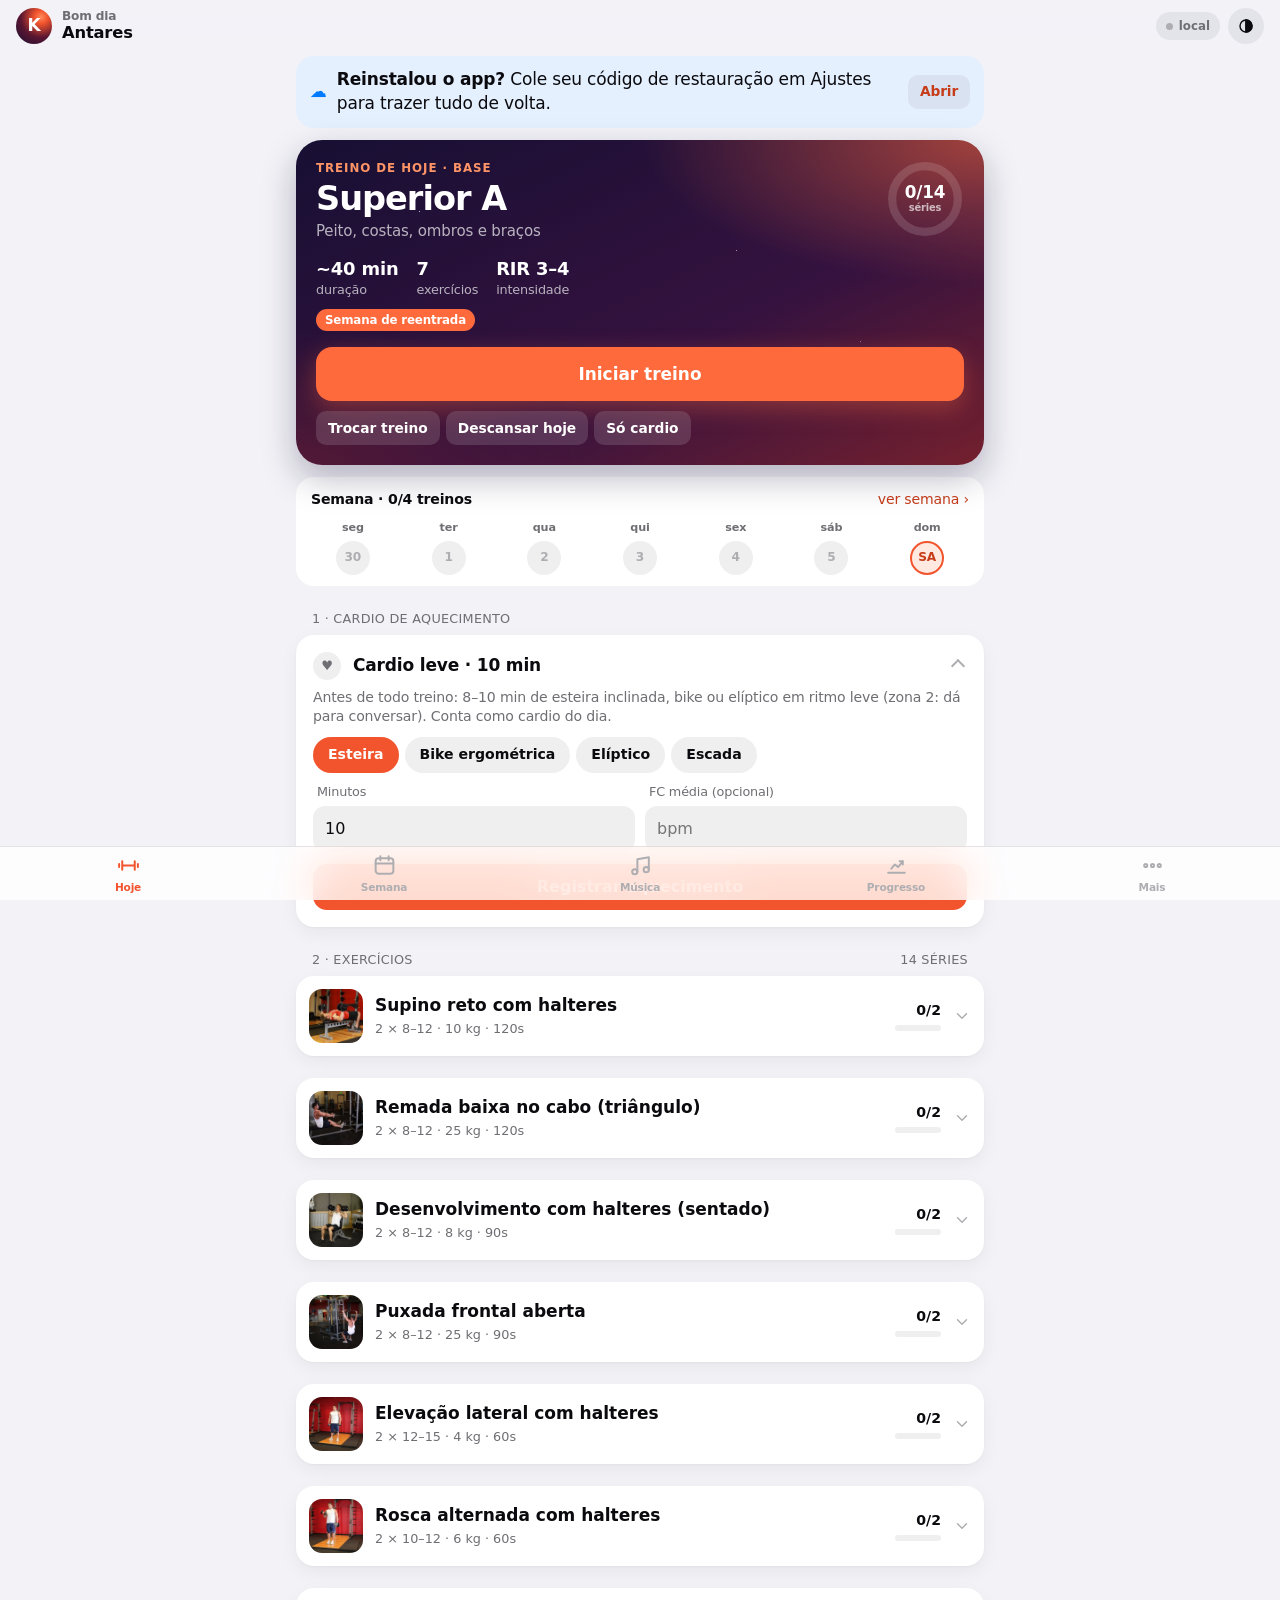
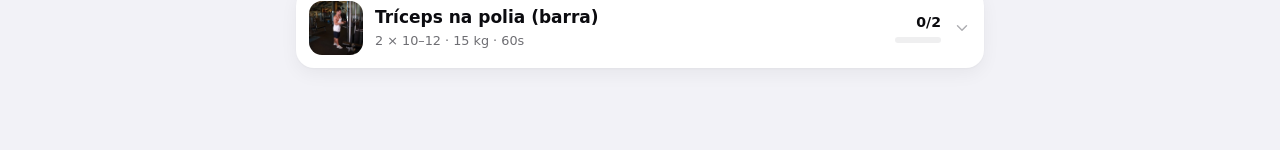
==== commit f02b879b: "Antares V3: iOS-style redesign, star logo, Smart Fit machines, richer overview, restore code - Progr" ====
--- a/index.html
+++ b/index.html
@@ -2,14 +2,14 @@
 <html lang="pt-BR">
 <head>
   <meta charset="utf-8">
-  <meta name="viewport" content="width=device-width, initial-scale=1, viewport-fit=cover">
-  <title>Projeto K</title>
-  <meta name="description" content="Treino pessoal: plano semanal, registro de séries, progressão e analytics.">
-  <meta name="theme-color" content="#f3f4f1">
+  <meta name="viewport" content="width=device-width, initial-scale=1, maximum-scale=1, user-scalable=no, viewport-fit=cover">
+  <title>Antares V3</title>
+  <meta name="description" content="Antares V3: treino pessoal com rodízio, registro de séries, progressão e análise.">
+  <meta name="theme-color" content="#f2f2f7">
   <meta name="apple-mobile-web-app-capable" content="yes">
   <meta name="mobile-web-app-capable" content="yes">
   <meta name="apple-mobile-web-app-status-bar-style" content="default">
-  <meta name="apple-mobile-web-app-title" content="Projeto K">
+  <meta name="apple-mobile-web-app-title" content="Antares">
   <link rel="manifest" href="manifest.webmanifest">
   <link rel="icon" href="icons/icon-192.png" type="image/png">
   <link rel="apple-touch-icon" href="icons/apple-touch-icon.png">
@@ -26,7 +26,7 @@
   <header class="topbar">
     <a href="#/perfil" class="brand" id="brand" aria-label="Perfil">
       <span class="avatar" id="avatar">K</span>
-      <span class="greet"><small id="greet-sub">Projeto K</small><b id="greet-name">Bom treino</b></span>
+      <span class="greet"><small id="greet-sub">Antares V3</small><b id="greet-name">Bom treino</b></span>
     </a>
     <div class="topbar-right">
       <span id="session-clock" class="pill" hidden></span>
--- a/css/app.css
+++ b/css/app.css
@@ -1,152 +1,118 @@
-/* Projeto K — design tokens (light default, dark via OS or toggle) */
+/* Antares V3 — design tokens. iOS-inspired: grouped backgrounds, borderless cards in light mode,
+   system-like colors, rounded numerals; brand = Antares (red supergiant) orange-red over a night-sky
+   gradient. Dark mode is its own palette, not an inversion. */
 :root {
-  --bg: #f3f4f1;
+  --bg: #f2f2f7;
   --surface: #ffffff;
-  --surface-2: #eceee9;
-  --surface-3: #e2e5df;
-  --border: #e1e4dd;
-  --text: #0f1712;
-  --muted: #66726b;
-  --faint: #9aa59e;
-  --accent: #16a34a;
-  --accent-strong: #15803d;
-  --accent-soft: #dcfce7;
+  --surface-2: #f2f2f7;
+  --surface-3: #e5e5ea;
+  --fill: rgba(120, 120, 128, .12);
+  --card-border: transparent;
+  --border: rgba(60, 60, 67, .13);
+  --text: #0b0b0f;
+  --muted: #6e6e73;
+  --faint: #aeaeb2;
+  --accent: #f2542d;
+  --accent-strong: #c73c19;
+  --accent-soft: #ffe9e1;
   --accent-text: #ffffff;
-  --lime: #a3e635;
-  --warn: #b45309;
-  --warn-soft: #fef3c7;
-  --danger: #dc2626;
-  --danger-soft: #fee2e2;
-  --info: #2563eb;
-  --info-soft: #dbeafe;
-  --hero-1: #0b1f15;
-  --hero-2: #14402a;
-  --hero-text: #f2fbf4;
-  --hero-muted: #a6c6b1;
+  --success: #34c759;
+  --success-strong: #248a3d;
+  --success-soft: #e2f6e7;
+  --warn: #b86e00;
+  --warn-soft: #fff1db;
+  --danger: #ff3b30;
+  --danger-soft: #ffe5e3;
+  --info: #007aff;
+  --info-soft: #e5f0ff;
+  --hero-1: #170f33;
+  --hero-2: #35123f;
+  --hero-3: #74202e;
+  --hero-text: #ffffff;
+  --hero-muted: rgba(255, 255, 255, .68);
+  --lime: #ff9466; /* hero highlight (star glow) */
+  --cta: #ff6a3d;
   --bronze: #b0733a;
-  --silver: #8d99a6;
+  --silver: #8e98a4;
   --gold: #d4a017;
   --platinum: #6aa3c4;
-  --heat-0: #e6e9e3;
-  --heat-1: #bfe8cb;
-  --heat-2: #74cc92;
-  --heat-3: #1f9d52;
-  --heat-cardio: #9cc8f2;
+  --heat-0: #e5e5ea;
+  --heat-1: #ffc9b5;
+  --heat-3: #f2542d;
+  --heat-cardio: #9ac6ff;
   --series-1: #2a78d6;
   --series-2: #eb6834;
   --series-3: #1baf7a;
   --series-4: #eda100;
-  --grid: #e6e9e4;
-  --shadow-sm: 0 1px 2px rgba(15, 23, 18, .05);
-  --shadow: 0 1px 2px rgba(15, 23, 18, .04), 0 8px 24px rgba(15, 23, 18, .06);
+  --grid: #e5e5ea;
+  --shadow-sm: 0 1px 2px rgba(0, 0, 0, .04);
+  --shadow: 0 1px 2px rgba(0, 0, 0, .03), 0 6px 18px rgba(0, 0, 0, .05);
   --radius: 18px;
   --radius-sm: 12px;
-  --tabbar-h: 60px;
+  --tabbar-h: 54px;
   --safe-b: env(safe-area-inset-bottom, 0px);
   --safe-t: env(safe-area-inset-top, 0px);
+  --rounded: ui-rounded, "SF Pro Rounded", -apple-system, BlinkMacSystemFont, system-ui, sans-serif;
   color-scheme: light;
 }
-
 @media (prefers-color-scheme: dark) {
   :root:not([data-theme="light"]) {
-    --bg: #090d0b;
-    --surface: #121915;
-    --surface-2: #19221d;
-    --surface-3: #212c26;
-    --border: #232e28;
-    --text: #edf3ef;
-    --muted: #94a29a;
-    --faint: #66746c;
-    --accent: #4ade80;
-    --accent-strong: #86efac;
-    --accent-soft: #15301f;
-    --accent-text: #052e14;
-    --warn: #fbbf24;
-    --warn-soft: #382a0b;
-    --danger: #f87171;
-    --danger-soft: #3a1414;
-    --info: #93c5fd;
-    --info-soft: #14253d;
-    --hero-1: #0d2418;
-    --hero-2: #17482f;
-    --heat-0: #1d2621;
-    --heat-1: #1c4a2c;
-    --heat-2: #2c7d4a;
-    --heat-3: #4ade80;
-    --heat-cardio: #2f5f8f;
-    --series-1: #3987e5;
-    --series-2: #d95926;
-    --series-3: #199e70;
-    --series-4: #c98500;
-    --grid: #232d28;
-    --shadow-sm: none;
-    --shadow: 0 1px 0 rgba(255, 255, 255, .02);
+    --bg: #000000; --surface: #1c1c1e; --surface-2: #2c2c2e; --surface-3: #3a3a3c; --fill: rgba(118, 118, 128, .24);
+    --card-border: rgba(255, 255, 255, .04); --border: rgba(84, 84, 88, .55); --text: #ffffff; --muted: #98989f; --faint: #636366;
+    --accent: #ff6a3d; --accent-strong: #ff9466; --accent-soft: rgba(255, 106, 61, .18); --accent-text: #ffffff;
+    --success: #30d158; --success-strong: #30d158; --success-soft: rgba(48, 209, 88, .17);
+    --warn: #ff9f0a; --warn-soft: rgba(255, 159, 10, .17); --danger: #ff453a; --danger-soft: rgba(255, 69, 58, .17);
+    --info: #0a84ff; --info-soft: rgba(10, 132, 255, .2);
+    --heat-0: #2c2c2e; --heat-1: #6b2a19; --heat-3: #ff6a3d; --heat-cardio: #1f4f86;
+    --series-1: #3987e5; --series-2: #d95926; --series-3: #199e70; --series-4: #c98500; --grid: #2c2c2e;
+    --shadow-sm: none; --shadow: none;
     color-scheme: dark;
   }
 }
 :root[data-theme="dark"] {
-  --bg: #090d0b;
-  --surface: #121915;
-  --surface-2: #19221d;
-  --surface-3: #212c26;
-  --border: #232e28;
-  --text: #edf3ef;
-  --muted: #94a29a;
-  --faint: #66746c;
-  --accent: #4ade80;
-  --accent-strong: #86efac;
-  --accent-soft: #15301f;
-  --accent-text: #052e14;
-  --warn: #fbbf24;
-  --warn-soft: #382a0b;
-  --danger: #f87171;
-  --danger-soft: #3a1414;
-  --info: #93c5fd;
-  --info-soft: #14253d;
-  --hero-1: #0d2418;
-  --hero-2: #17482f;
-  --heat-0: #1d2621;
-  --heat-1: #1c4a2c;
-  --heat-2: #2c7d4a;
-  --heat-3: #4ade80;
-  --heat-cardio: #2f5f8f;
-  --series-1: #3987e5;
-  --series-2: #d95926;
-  --series-3: #199e70;
-  --series-4: #c98500;
-  --grid: #232d28;
-  --shadow-sm: none;
-  --shadow: 0 1px 0 rgba(255, 255, 255, .02);
+  --bg: #000000; --surface: #1c1c1e; --surface-2: #2c2c2e; --surface-3: #3a3a3c; --fill: rgba(118, 118, 128, .24);
+  --card-border: rgba(255, 255, 255, .04); --border: rgba(84, 84, 88, .55); --text: #ffffff; --muted: #98989f; --faint: #636366;
+  --accent: #ff6a3d; --accent-strong: #ff9466; --accent-soft: rgba(255, 106, 61, .18); --accent-text: #ffffff;
+  --success: #30d158; --success-strong: #30d158; --success-soft: rgba(48, 209, 88, .17);
+  --warn: #ff9f0a; --warn-soft: rgba(255, 159, 10, .17); --danger: #ff453a; --danger-soft: rgba(255, 69, 58, .17);
+  --info: #0a84ff; --info-soft: rgba(10, 132, 255, .2);
+  --heat-0: #2c2c2e; --heat-1: #6b2a19; --heat-3: #ff6a3d; --heat-cardio: #1f4f86;
+  --series-1: #3987e5; --series-2: #d95926; --series-3: #199e70; --series-4: #c98500; --grid: #2c2c2e;
+  --shadow-sm: none; --shadow: none;
   color-scheme: dark;
 }
 
 * { box-sizing: border-box; }
 [hidden] { display: none !important; }
-html { -webkit-text-size-adjust: 100%; }
+html { -webkit-text-size-adjust: 100%; touch-action: manipulation; }
 body {
   margin: 0; background: var(--bg); color: var(--text); min-height: 100vh; overflow-x: hidden;
-  font: 16px/1.45 -apple-system, BlinkMacSystemFont, "SF Pro Text", "Segoe UI", Roboto, sans-serif;
-  -webkit-font-smoothing: antialiased; -webkit-tap-highlight-color: transparent;
+  font: 17px/1.4 -apple-system, BlinkMacSystemFont, "SF Pro Text", system-ui, "Segoe UI", Roboto, sans-serif;
+  letter-spacing: -.01em; -webkit-font-smoothing: antialiased; -webkit-tap-highlight-color: transparent;
   padding-bottom: calc(var(--tabbar-h) + var(--safe-b));
+  touch-action: manipulation;
 }
 body.no-tabbar { padding-bottom: 0; }
 body.no-tabbar .tabbar { display: none; }
-a { color: var(--accent-strong); }
-h1, h2, h3 { margin: 0 0 .35em; line-height: 1.15; letter-spacing: -.02em; }
-h1 { font-size: 1.75rem; font-weight: 800; }
-h2 { font-size: 1.2rem; font-weight: 750; }
-h3 { font-size: 1.02rem; font-weight: 700; }
+a { color: var(--accent-strong); text-decoration: none; }
+h1, h2, h3 { margin: 0 0 .35em; line-height: 1.15; }
+h1 { font-size: 2.05rem; font-weight: 800; letter-spacing: -.03em; }
+h2 { font-size: 1.3rem; font-weight: 700; letter-spacing: -.02em; }
+h3 { font-size: 1.06rem; font-weight: 650; letter-spacing: -.015em; }
 p { margin: 0 0 .6em; }
 svg { fill: none; stroke: currentColor; stroke-width: 1.9; stroke-linecap: round; stroke-linejoin: round; }
 img { max-width: 100%; }
+code { font-size: .85em; background: var(--fill); padding: 1px 5px; border-radius: 6px; word-break: break-all; }
 .muted { color: var(--muted); }
 .faint { color: var(--faint); }
-.small { font-size: .86rem; }
-.tiny { font-size: .75rem; }
+.small { font-size: .88rem; }
+.tiny { font-size: .76rem; }
 .center { text-align: center; }
 .num { font-variant-numeric: tabular-nums; }
+.rounded { font-family: var(--rounded); }
+.ellipsis { display: inline-block; max-width: 100%; white-space: nowrap; overflow: hidden; text-overflow: ellipsis; vertical-align: bottom; }
 .row { display: flex; align-items: center; }
-.row.gap { gap: .5rem; }
+.row.gap { gap: 8px; }
 .row.wrap { flex-wrap: wrap; }
 .between { justify-content: space-between; }
 .grow { flex: 1; min-width: 0; }
@@ -155,266 +121,276 @@
 .mt2 { margin-top: 20px; }
 
 /* ---------- top bar ---------- */
-.topbar {
-  position: sticky; top: 0; z-index: 20; display: flex; align-items: center; justify-content: space-between; gap: 10px;
-  padding: calc(var(--safe-t) + 10px) 16px 10px;
-  background: color-mix(in srgb, var(--bg) 86%, transparent);
-  backdrop-filter: saturate(1.6) blur(14px); -webkit-backdrop-filter: saturate(1.6) blur(14px);
-}
-.brand { display: flex; align-items: center; gap: 10px; color: var(--text); text-decoration: none; min-width: 0; }
+.topbar { position: sticky; top: 0; z-index: 20; display: flex; align-items: center; justify-content: space-between; gap: 10px; padding: calc(var(--safe-t) + 8px) 16px 8px; background: color-mix(in srgb, var(--bg) 82%, transparent); backdrop-filter: saturate(1.8) blur(20px); -webkit-backdrop-filter: saturate(1.8) blur(20px); }
+.brand { display: flex; align-items: center; gap: 10px; color: var(--text); min-width: 0; }
 .brand .greet { display: flex; flex-direction: column; line-height: 1.15; min-width: 0; }
-.brand .greet small { color: var(--muted); font-size: .74rem; font-weight: 600; }
-.brand .greet b { font-size: 1rem; font-weight: 800; letter-spacing: -.01em; white-space: nowrap; overflow: hidden; text-overflow: ellipsis; }
-.avatar { width: 36px; height: 36px; border-radius: 50%; background: linear-gradient(140deg, var(--hero-1), var(--hero-2)); color: var(--lime); display: grid; place-items: center; font-weight: 800; flex: none; overflow: hidden; }
+.brand .greet small { color: var(--muted); font-size: .76rem; font-weight: 600; }
+.brand .greet b { font-size: 1.02rem; font-weight: 750; white-space: nowrap; overflow: hidden; text-overflow: ellipsis; }
+.avatar { width: 36px; height: 36px; border-radius: 50%; background: radial-gradient(circle at 70% 25%, #ff8a5b 0, #f2542d 18%, #5a1630 55%, #170f33 100%); color: #fff; display: grid; place-items: center; font-weight: 800; flex: none; overflow: hidden; font-family: var(--rounded); }
 .avatar img { width: 100%; height: 100%; object-fit: cover; }
-.avatar.lg { width: 84px; height: 84px; font-size: 2rem; }
+.avatar.lg { width: 76px; height: 76px; font-size: 1.9rem; }
 .topbar-right { display: flex; align-items: center; gap: 8px; }
-.icon-btn { width: 38px; height: 38px; border-radius: 12px; border: 1px solid var(--border); background: var(--surface); color: var(--text); display: grid; place-items: center; cursor: pointer; padding: 0; flex: none; }
+.icon-btn { width: 36px; height: 36px; border-radius: 50%; border: 0; background: var(--fill); color: var(--text); display: grid; place-items: center; cursor: pointer; padding: 0; flex: none; }
 .icon-btn svg { width: 18px; height: 18px; }
-.sync-badge { height: 30px; padding: 0 10px; border-radius: 99px; border: 1px solid var(--border); background: var(--surface); color: var(--muted); font-size: .74rem; font-weight: 600; display: flex; align-items: center; gap: 6px; cursor: pointer; }
+.icon-btn:disabled { opacity: .4; }
+.sync-badge { height: 28px; padding: 0 10px; border-radius: 99px; border: 0; background: var(--fill); color: var(--muted); font-size: .74rem; font-weight: 600; display: flex; align-items: center; gap: 6px; cursor: pointer; font-family: inherit; }
 .sync-badge::before { content: ""; width: 7px; height: 7px; border-radius: 50%; background: var(--faint); }
-.sync-badge[data-status="ok"]::before { background: var(--accent); }
+.sync-badge[data-status="ok"]::before { background: var(--success); }
 .sync-badge[data-status="syncing"]::before { background: var(--info); animation: pulse 1s infinite; }
 .sync-badge[data-status="error"]::before, .sync-badge[data-status="offline"]::before { background: var(--warn); }
 @keyframes pulse { 50% { opacity: .3; } }
 
 /* ---------- layout ---------- */
-main { padding: 6px 16px 28px; max-width: 720px; margin: 0 auto; outline: none; }
-.card { background: var(--surface); border: 1px solid var(--border); border-radius: var(--radius); padding: 16px; box-shadow: var(--shadow); }
+main { padding: 4px 16px 28px; max-width: 720px; margin: 0 auto; outline: none; }
+.card { background: var(--surface); border: 1px solid var(--card-border); border-radius: var(--radius); padding: 16px; box-shadow: var(--shadow); }
 .card + .card { margin-top: 12px; }
 .card.flat { box-shadow: none; }
-.section { margin-top: 22px; }
-.section-title { display: flex; justify-content: space-between; align-items: baseline; font-size: .76rem; text-transform: uppercase; letter-spacing: .07em; color: var(--muted); margin: 0 4px 8px; font-weight: 750; }
-.section-title a, .section-title button { text-transform: none; letter-spacing: 0; font-size: .82rem; }
-.page-head { margin: 4px 0 14px; }
-.page-head p { color: var(--muted); margin: 0; }
-
-.pill { display: inline-flex; align-items: center; gap: 4px; padding: 3px 9px; border-radius: 99px; font-size: .74rem; font-weight: 650; background: var(--surface-2); color: var(--muted); white-space: nowrap; }
+.section { margin-top: 24px; }
+.section-title { display: flex; justify-content: space-between; align-items: baseline; font-size: .8rem; text-transform: uppercase; letter-spacing: .02em; color: var(--muted); margin: 0 16px 7px; font-weight: 500; }
+.section-title a, .section-title button { text-transform: none; font-size: .86rem; }
+.page-head { margin: 2px 0 14px; }
+.page-head p { color: var(--muted); margin: 2px 0 0; }
+.pill { display: inline-flex; align-items: center; gap: 4px; padding: 3px 9px; border-radius: 99px; font-size: .74rem; font-weight: 650; background: var(--fill); color: var(--muted); white-space: nowrap; }
 .pill.accent { background: var(--accent-soft); color: var(--accent-strong); }
+.pill.success { background: var(--success-soft); color: var(--success-strong); }
 .pill.warn { background: var(--warn-soft); color: var(--warn); }
 .pill.danger { background: var(--danger-soft); color: var(--danger); }
 .pill.info { background: var(--info-soft); color: var(--info); }
 
 /* ---------- buttons & inputs ---------- */
-.btn { appearance: none; border: 1px solid var(--border); background: var(--surface-2); color: var(--text); border-radius: 14px; padding: 0 16px; min-height: 46px; font: inherit; font-weight: 650; cursor: pointer; display: inline-flex; align-items: center; justify-content: center; gap: 8px; text-decoration: none; transition: transform .08s, background .15s; }
+.btn { appearance: none; border: 0; background: var(--fill); color: var(--accent-strong); border-radius: 14px; padding: 0 16px; min-height: 46px; font: inherit; font-size: 1rem; font-weight: 600; cursor: pointer; display: inline-flex; align-items: center; justify-content: center; gap: 8px; transition: transform .08s, opacity .15s; }
 .btn svg { width: 18px; height: 18px; }
-.btn.primary { background: var(--accent); border-color: var(--accent); color: var(--accent-text); }
-.btn.lime { background: var(--lime); border-color: var(--lime); color: #0b1f15; }
-.btn.danger { background: var(--danger); border-color: var(--danger); color: #fff; }
+.btn.primary { background: var(--accent); color: var(--accent-text); }
+.btn.lime { background: var(--cta); color: #fff; box-shadow: 0 8px 24px rgba(255, 106, 61, .35); }
+.btn.danger { background: var(--danger); color: #fff; }
 .btn.ghost { background: transparent; }
-.btn.glass { background: rgba(255, 255, 255, .1); border-color: rgba(255, 255, 255, .14); color: var(--hero-text); }
-.btn.small { min-height: 36px; padding: 0 12px; font-size: .86rem; border-radius: 11px; }
+.btn.glass { background: rgba(255, 255, 255, .14); color: #fff; backdrop-filter: blur(8px); -webkit-backdrop-filter: blur(8px); }
+.btn.small { min-height: 34px; padding: 0 12px; font-size: .86rem; border-radius: 10px; }
 .btn.block { width: 100%; }
-.btn.big { min-height: 56px; font-size: 1.05rem; border-radius: 16px; }
-.btn:disabled { opacity: .45; cursor: default; }
-.btn:active:not(:disabled) { transform: scale(.98); }
-.link-btn { background: none; border: 0; color: var(--accent-strong); font: inherit; font-weight: 650; padding: 6px 0; cursor: pointer; }
+.btn.big { min-height: 54px; font-size: 1.06rem; border-radius: 16px; }
+.btn:disabled { opacity: .4; cursor: default; }
+.btn:active:not(:disabled) { transform: scale(.97); opacity: .85; }
+.link-btn { background: none; border: 0; color: var(--accent-strong); font: inherit; font-weight: 600; padding: 6px 0; cursor: pointer; }
 label.field { display: block; margin-bottom: 12px; }
-label.field > span { display: block; font-size: .82rem; color: var(--muted); margin-bottom: 5px; font-weight: 600; }
+label.field > span { display: block; font-size: .8rem; color: var(--muted); margin: 0 4px 5px; font-weight: 500; }
 input[type="text"], input[type="url"], input[type="password"], input[type="number"], input[type="date"], input[type="search"], select, textarea {
-  width: 100%; min-height: 46px; border-radius: 12px; border: 1px solid var(--border); background: var(--surface); color: var(--text); font: inherit; padding: 8px 12px; font-size: 16px;
-}
-input:focus, select:focus, textarea:focus { outline: 2px solid color-mix(in srgb, var(--accent) 45%, transparent); outline-offset: 0; border-color: var(--accent); }
+  width: 100%; min-height: 46px; border-radius: 12px; border: 0; background: var(--fill); color: var(--text); font: inherit; padding: 8px 12px; font-size: 16px; -webkit-appearance: none; appearance: none;
+}
+select { background-image: linear-gradient(45deg, transparent 50%, var(--muted) 50%), linear-gradient(135deg, var(--muted) 50%, transparent 50%); background-position: calc(100% - 18px) 50%, calc(100% - 13px) 50%; background-size: 5px 5px; background-repeat: no-repeat; padding-right: 32px; }
+input:focus, select:focus, textarea:focus { outline: 2px solid color-mix(in srgb, var(--accent) 55%, transparent); outline-offset: 0; }
 textarea { min-height: 72px; resize: vertical; }
-.check { display: flex; align-items: center; gap: 10px; min-height: 42px; }
-.check input { width: 20px; height: 20px; accent-color: var(--accent); flex: none; }
+.check { display: flex; align-items: center; gap: 10px; min-height: 44px; }
+.check input { width: 22px; height: 22px; accent-color: var(--accent); flex: none; }
 .grid2 { display: grid; grid-template-columns: 1fr 1fr; gap: 10px; }
-
-.seg { display: inline-flex; background: var(--surface-2); border-radius: 12px; padding: 3px; gap: 2px; }
-.seg button { border: 0; background: transparent; color: var(--muted); font: inherit; font-size: .85rem; font-weight: 650; padding: 7px 12px; border-radius: 9px; cursor: pointer; min-height: 34px; }
-.seg button[aria-pressed="true"] { background: var(--surface); color: var(--text); box-shadow: var(--shadow-sm); }
+.seg { display: inline-flex; background: var(--fill); border-radius: 10px; padding: 2px; gap: 2px; }
+.seg button { border: 0; background: transparent; color: var(--text); font: inherit; font-size: .84rem; font-weight: 550; padding: 6px 12px; border-radius: 8px; cursor: pointer; min-height: 32px; }
+.seg button[aria-pressed="true"] { background: var(--surface); box-shadow: 0 2px 6px rgba(0, 0, 0, .12); font-weight: 650; }
+:root[data-theme="dark"] .seg button[aria-pressed="true"] { background: #636366; }
+@media (prefers-color-scheme: dark) { :root:not([data-theme="light"]) .seg button[aria-pressed="true"] { background: #636366; } }
 .chips { display: flex; flex-wrap: wrap; gap: 6px; }
 .chips.scroll { flex-wrap: nowrap; overflow-x: auto; scrollbar-width: none; margin: 0 -16px; padding: 2px 16px 4px; }
 .chips.scroll::-webkit-scrollbar { display: none; }
-.chip { border: 1px solid var(--border); background: var(--surface); color: var(--text); border-radius: 99px; padding: 8px 14px; font: inherit; font-size: .86rem; font-weight: 600; cursor: pointer; min-height: 38px; white-space: nowrap; }
-.chip[aria-pressed="true"] { background: var(--text); color: var(--bg); border-color: var(--text); }
-
-/* ---------- hero (today) ---------- */
-.hero { position: relative; overflow: hidden; border-radius: 24px; padding: 20px; color: var(--hero-text); background: radial-gradient(120% 120% at 100% 0%, rgba(163, 230, 53, .22) 0%, transparent 45%), linear-gradient(150deg, var(--hero-1), var(--hero-2)); box-shadow: 0 10px 30px rgba(10, 40, 24, .25); }
-.hero .eyebrow { font-size: .74rem; font-weight: 750; letter-spacing: .08em; text-transform: uppercase; color: var(--lime); }
-.hero h1 { color: #fff; font-size: 2rem; margin: 4px 0 2px; }
-.hero .sub { color: var(--hero-muted); font-size: .92rem; }
-.hero .meta { display: flex; gap: 14px; margin-top: 14px; color: var(--hero-muted); font-size: .84rem; flex-wrap: wrap; }
-.hero .meta b { color: #fff; font-size: 1rem; display: block; font-variant-numeric: tabular-nums; }
-.hero .pill { background: rgba(255, 255, 255, .12); color: #fff; }
-.hero .pill.lime { background: var(--lime); color: #0b1f15; }
+.chip { border: 0; background: var(--fill); color: var(--text); border-radius: 99px; padding: 8px 15px; font: inherit; font-size: .88rem; font-weight: 600; cursor: pointer; min-height: 36px; white-space: nowrap; display: inline-flex; align-items: center; }
+.chip[aria-pressed="true"] { background: var(--accent); color: var(--accent-text); }
+
+/* ---------- hero (night sky with the Antares glow) ---------- */
+.hero { position: relative; overflow: hidden; border-radius: 26px; padding: 20px; color: var(--hero-text); background: radial-gradient(90% 80% at 100% 0%, rgba(255, 106, 61, .55) 0%, rgba(255, 106, 61, 0) 55%), radial-gradient(60% 60% at 0% 100%, rgba(116, 32, 46, .5) 0%, transparent 70%), linear-gradient(155deg, var(--hero-1) 0%, var(--hero-2) 60%, var(--hero-3) 100%); box-shadow: 0 14px 34px rgba(23, 15, 51, .28); }
+.hero::after { content: ""; position: absolute; inset: 0; pointer-events: none; background-image: radial-gradient(1px 1px at 18% 22%, rgba(255, 255, 255, .7) 50%, transparent 51%), radial-gradient(1px 1px at 42% 12%, rgba(255, 255, 255, .5) 50%, transparent 51%), radial-gradient(1.2px 1.2px at 64% 34%, rgba(255, 255, 255, .55) 50%, transparent 51%), radial-gradient(1px 1px at 30% 70%, rgba(255, 255, 255, .35) 50%, transparent 51%), radial-gradient(1px 1px at 82% 62%, rgba(255, 255, 255, .4) 50%, transparent 51%); }
+.hero > * { position: relative; z-index: 1; }
+.hero .eyebrow { font-size: .74rem; font-weight: 700; letter-spacing: .08em; text-transform: uppercase; color: var(--lime); }
+.hero h1 { color: #fff; font-size: 2.1rem; margin: 4px 0 2px; }
+.hero .sub { color: var(--hero-muted); font-size: .94rem; }
+.hero .meta { display: flex; gap: 18px; margin-top: 14px; color: var(--hero-muted); font-size: .8rem; flex-wrap: wrap; }
+.hero .meta b { color: #fff; font-size: 1.12rem; display: block; font-family: var(--rounded); font-variant-numeric: tabular-nums; }
+.hero .pill { background: rgba(255, 255, 255, .14); color: #fff; }
+.hero .pill.lime { background: var(--cta); color: #fff; }
 .hero-top { display: flex; justify-content: space-between; gap: 14px; align-items: flex-start; }
 .hero-actions { display: flex; gap: 8px; margin-top: 16px; }
 .hero-actions .btn.big { flex: 1; }
 .hero-links { display: flex; gap: 6px; margin-top: 10px; flex-wrap: wrap; }
-.ring { width: 76px; height: 76px; flex: none; position: relative; }
-.ring svg { width: 76px; height: 76px; transform: rotate(-90deg); }
-.ring circle { fill: none; stroke-width: 7; }
+.ring { width: 78px; height: 78px; flex: none; position: relative; }
+.ring svg { width: 78px; height: 78px; transform: rotate(-90deg); }
+.ring circle { fill: none; stroke-width: 8; }
 .ring .bg { stroke: rgba(255, 255, 255, .14); }
-.ring .fg { stroke: var(--lime); stroke-linecap: round; transition: stroke-dashoffset .4s; }
-.ring .label { position: absolute; inset: 0; display: grid; place-items: center; text-align: center; font-weight: 800; font-size: 1.05rem; line-height: 1; color: #fff; }
-.ring .label small { display: block; font-size: .62rem; font-weight: 650; color: var(--hero-muted); margin-top: 2px; }
+.ring .fg { stroke: var(--lime); stroke-linecap: round; transition: stroke-dashoffset .4s; filter: drop-shadow(0 0 6px rgba(255, 148, 102, .6)); }
+.ring .label { position: absolute; inset: 0; display: grid; place-items: center; text-align: center; font-weight: 800; font-size: 1.05rem; line-height: 1; color: #fff; font-family: var(--rounded); }
+.ring .label small { display: block; font-size: .62rem; font-weight: 600; color: var(--hero-muted); margin-top: 2px; font-family: -apple-system, system-ui, sans-serif; }
 
 /* week strip */
-.week-strip { display: grid; grid-template-columns: repeat(7, 1fr); gap: 4px; padding: 12px 10px; }
-.wd { display: flex; flex-direction: column; align-items: center; gap: 5px; font-size: .7rem; color: var(--muted); font-weight: 650; text-decoration: none; background: none; border: 0; padding: 0; cursor: pointer; font-family: inherit; }
-.wd .dot { width: 32px; height: 32px; border-radius: 50%; display: grid; place-items: center; font-size: .78rem; font-weight: 750; color: var(--text); background: var(--surface-2); border: 2px solid transparent; }
+.week-strip { display: grid; grid-template-columns: repeat(7, 1fr); gap: 4px; padding: 10px; }
+.wd { display: flex; flex-direction: column; align-items: center; gap: 5px; font-size: .7rem; color: var(--muted); font-weight: 600; background: none; border: 0; padding: 0; cursor: pointer; font-family: inherit; }
+.wd .dot { width: 34px; height: 34px; border-radius: 50%; display: grid; place-items: center; font-size: .76rem; font-weight: 750; color: var(--text); background: var(--fill); border: 2px solid transparent; font-family: var(--rounded); }
 .wd.today .dot { border-color: var(--accent); }
-.wd.done .dot { background: var(--accent); color: var(--accent-text); }
+.wd.done .dot { background: linear-gradient(145deg, #ff8a5b, var(--accent)); color: #fff; }
 .wd.planned .dot { background: var(--accent-soft); color: var(--accent-strong); }
-.wd.rest .dot { background: transparent; border: 2px dashed var(--border); color: var(--faint); }
+.wd.rest .dot { background: transparent; border: 2px dashed var(--surface-3); color: var(--faint); }
 .wd.cardio .dot { background: var(--info-soft); color: var(--info); }
 .wd.free .dot { color: var(--faint); }
 
-/* step cards */
 .step { display: flex; gap: 12px; align-items: flex-start; }
-.step-n { width: 28px; height: 28px; border-radius: 50%; display: grid; place-items: center; font-weight: 800; font-size: .82rem; background: var(--surface-2); color: var(--muted); flex: none; }
-.step.done .step-n { background: var(--accent); color: var(--accent-text); }
+.step-n { width: 28px; height: 28px; border-radius: 50%; display: grid; place-items: center; font-weight: 800; font-size: .82rem; background: var(--fill); color: var(--muted); flex: none; }
+.step.done .step-n { background: var(--success); color: #fff; }
 
 /* ---------- exercises ---------- */
 .ex-list { display: grid; gap: 10px; }
 .ex-card { padding: 0; overflow: hidden; }
 .ex-row { display: flex; gap: 12px; align-items: center; padding: 12px; width: 100%; background: none; border: 0; color: inherit; font: inherit; text-align: left; cursor: pointer; }
-.ex-thumb { width: 56px; height: 56px; border-radius: 14px; object-fit: cover; background: #fff; flex: none; border: 1px solid var(--border); }
-.ex-thumb.placeholder { display: grid; place-items: center; color: var(--muted); font-size: .66rem; text-align: center; background: var(--surface-2); }
-.ex-title { font-weight: 720; line-height: 1.25; }
+.ex-thumb { width: 54px; height: 54px; border-radius: 13px; object-fit: cover; background: #fff; flex: none; }
+.ex-thumb.placeholder { display: grid; place-items: center; color: var(--muted); font-size: .64rem; text-align: center; background: var(--fill); }
+.ex-title { font-weight: 650; line-height: 1.25; }
 .ex-meta { font-size: .8rem; color: var(--muted); margin-top: 2px; }
-.ex-status { flex: none; text-align: right; }
-.ex-progress { width: 46px; height: 6px; border-radius: 3px; background: var(--surface-2); overflow: hidden; margin-top: 5px; }
-.ex-progress i { display: block; height: 100%; background: var(--accent); }
-.ex-card.complete .ex-title::after { content: " ✓"; color: var(--accent); }
-.ex-card.skipped { opacity: .62; }
+.ex-status { flex: none; text-align: right; font-family: var(--rounded); }
+.ex-progress { width: 46px; height: 6px; border-radius: 3px; background: var(--fill); overflow: hidden; margin-top: 5px; }
+.ex-progress i { display: block; height: 100%; background: var(--success); }
+.ex-card.complete .ex-title::after { content: " ✓"; color: var(--success); }
+.ex-card.skipped { opacity: .6; }
 .ex-body { padding: 0 12px 12px; border-top: 1px solid var(--border); }
 .ex-sugg { margin-top: 10px; display: flex; flex-wrap: wrap; gap: 6px; align-items: center; font-size: .84rem; }
 .ex-actions { display: flex; gap: 6px; margin-top: 10px; }
-.ex-actions .btn { flex: 1; }
+.ex-actions .btn { flex: 1; padding: 0 6px; }
 .chev { width: 18px; height: 18px; color: var(--faint); transition: transform .2s; flex: none; }
 .ex-card.open .chev { transform: rotate(180deg); }
-
 .sets { margin-top: 10px; display: grid; gap: 6px; }
 .set-labels, .set-row { display: grid; grid-template-columns: 26px 1fr 1fr 54px; gap: 6px; align-items: center; }
-.set-labels { font-size: .68rem; color: var(--muted); text-align: center; text-transform: uppercase; letter-spacing: .06em; font-weight: 700; }
+.set-labels { font-size: .68rem; color: var(--muted); text-align: center; text-transform: uppercase; letter-spacing: .05em; font-weight: 600; }
 .set-row { padding: 4px; border-radius: 14px; background: var(--surface-2); }
 .set-row.next { outline: 2px solid var(--accent); outline-offset: -2px; background: var(--surface); }
-.set-row.logged { background: var(--accent-soft); }
-.set-n { text-align: center; font-weight: 750; color: var(--muted); font-size: .85rem; }
-.stepper { display: grid; grid-template-columns: 34px 1fr 34px; align-items: center; background: var(--surface); border-radius: 11px; border: 1px solid var(--border); overflow: hidden; }
-.set-row.logged .stepper { background: transparent; border-color: transparent; }
-.stepper button { height: 42px; border: 0; background: transparent; color: var(--muted); font-size: 1.15rem; font-weight: 700; cursor: pointer; padding: 0; }
-.stepper input { border: 0; background: transparent; min-height: 42px; padding: 0; text-align: center; font-weight: 750; font-variant-numeric: tabular-nums; width: 100%; min-width: 0; -moz-appearance: textfield; border-radius: 0; }
+.set-row.logged { background: var(--success-soft); }
+.set-n { text-align: center; font-weight: 700; color: var(--muted); font-size: .85rem; font-family: var(--rounded); }
+.stepper { display: grid; grid-template-columns: 34px 1fr 34px; align-items: center; background: var(--surface); border-radius: 11px; overflow: hidden; box-shadow: inset 0 0 0 1px var(--border); }
+.set-row.logged .stepper { background: transparent; box-shadow: none; }
+.stepper button { height: 42px; border: 0; background: transparent; color: var(--accent-strong); font-size: 1.2rem; font-weight: 600; cursor: pointer; padding: 0; }
+.stepper input { border: 0; background: transparent; min-height: 42px; padding: 0; text-align: center; font-weight: 750; font-variant-numeric: tabular-nums; width: 100%; min-width: 0; -moz-appearance: textfield; border-radius: 0; font-family: var(--rounded); font-size: 17px; }
 .stepper input:focus { outline: none; }
 .stepper input::-webkit-outer-spin-button, .stepper input::-webkit-inner-spin-button { -webkit-appearance: none; margin: 0; }
 .set-ok { height: 46px; border-radius: 13px; border: 0; background: var(--accent); color: var(--accent-text); font-size: 1.1rem; font-weight: 800; cursor: pointer; display: grid; place-items: center; }
 .set-ok svg { width: 22px; height: 22px; stroke-width: 2.8; }
-.set-row.logged .set-ok { background: transparent; color: var(--accent-strong); }
+.set-row.logged .set-ok { background: transparent; color: var(--success-strong); }
 
 .banner { display: flex; gap: 10px; align-items: center; padding: 12px 14px; border-radius: var(--radius); background: var(--info-soft); color: var(--info); margin-bottom: 12px; }
 .banner.warn { background: var(--warn-soft); color: var(--warn); }
-.banner.good { background: var(--accent-soft); color: var(--accent-strong); }
+.banner.good { background: var(--success-soft); color: var(--success-strong); }
 .banner .grow { color: var(--text); }
-details > summary { cursor: pointer; font-weight: 700; list-style: none; display: flex; justify-content: space-between; align-items: center; gap: 8px; }
+details > summary { cursor: pointer; font-weight: 650; list-style: none; display: flex; justify-content: space-between; align-items: center; gap: 8px; }
 details > summary::-webkit-details-marker { display: none; }
-details > summary::after { content: "+"; color: var(--muted); font-size: 1.2rem; }
-details[open] > summary::after { content: "−"; }
+details > summary::after { content: ""; width: 8px; height: 8px; border-right: 2px solid var(--faint); border-bottom: 2px solid var(--faint); transform: rotate(45deg); margin-right: 4px; transition: transform .2s; flex: none; }
+details[open] > summary::after { transform: rotate(-135deg); }
 .sticky-actions { position: sticky; bottom: calc(var(--tabbar-h) + var(--safe-b) + 10px); z-index: 5; margin-top: 18px; }
-.sticky-actions .btn { box-shadow: 0 10px 30px rgba(10, 40, 24, .25); }
+.sticky-actions .btn { box-shadow: 0 10px 28px rgba(242, 84, 45, .35); }
 body.resting main { padding-bottom: 100px; }
 body.resting .sticky-actions { bottom: calc(var(--tabbar-h) + var(--safe-b) + 92px); }
 
 /* ---------- rest timer ---------- */
-.rest-bar { position: fixed; left: 10px; right: 10px; bottom: calc(var(--tabbar-h) + var(--safe-b) + 10px); z-index: 30; display: flex; align-items: center; gap: 8px; padding: 10px; border-radius: 20px; background: linear-gradient(150deg, var(--hero-1), var(--hero-2)); color: #fff; box-shadow: 0 12px 34px rgba(0, 0, 0, .3); overflow: hidden; max-width: 700px; margin: 0 auto; }
+.rest-bar { position: fixed; left: 10px; right: 10px; bottom: calc(var(--tabbar-h) + var(--safe-b) + 10px); z-index: 30; display: flex; align-items: center; gap: 8px; padding: 10px; border-radius: 22px; background: linear-gradient(155deg, var(--hero-1), var(--hero-2) 70%, var(--hero-3)); color: #fff; box-shadow: 0 12px 34px rgba(0, 0, 0, .32); overflow: hidden; max-width: 700px; margin: 0 auto; }
 .rest-bar .muted { color: var(--hero-muted); font-size: .74rem; }
-.rest-bar .btn { background: rgba(255, 255, 255, .12); color: #fff; border-color: transparent; position: relative; }
+.rest-bar .btn { background: rgba(255, 255, 255, .14); color: #fff; position: relative; }
 .rest-main { flex: 1; display: flex; flex-direction: column; align-items: center; position: relative; min-width: 0; }
 .rest-main .muted { white-space: nowrap; overflow: hidden; text-overflow: ellipsis; max-width: 100%; }
-.rest-time { font-size: 1.8rem; font-weight: 800; font-variant-numeric: tabular-nums; line-height: 1; }
+.rest-time { font-size: 1.9rem; font-weight: 800; font-variant-numeric: tabular-nums; line-height: 1; font-family: var(--rounded); }
 .rest-progress { position: absolute; left: 0; bottom: 0; height: 4px; background: var(--lime); transition: width .25s linear; }
-.rest-bar.done { background: var(--lime); color: #0b1f15; animation: flash .5s 4 alternate; }
-.rest-bar.done .muted { color: #0b1f15; }
-.rest-bar.done .btn { background: rgba(0, 0, 0, .12); color: #0b1f15; }
+.rest-bar.done { background: var(--cta); animation: flash .5s 4 alternate; }
+.rest-bar.done .muted { color: #fff; }
 @keyframes flash { to { filter: brightness(1.15); transform: scale(1.02); } }
 
 /* ---------- tab bar ---------- */
-.tabbar { position: fixed; left: 0; right: 0; bottom: 0; z-index: 25; display: grid; grid-template-columns: repeat(5, 1fr); height: calc(var(--tabbar-h) + var(--safe-b)); padding-bottom: var(--safe-b); background: color-mix(in srgb, var(--surface) 90%, transparent); backdrop-filter: blur(16px) saturate(1.6); -webkit-backdrop-filter: blur(16px) saturate(1.6); border-top: 1px solid var(--border); }
-.tabbar a { position: relative; display: flex; flex-direction: column; align-items: center; justify-content: center; gap: 3px; color: var(--faint); text-decoration: none; font-size: .67rem; font-weight: 650; }
-.tabbar a svg { width: 24px; height: 24px; }
-.tabbar a[aria-current="page"] { color: var(--accent-strong); }
-.tabbar .badge { position: absolute; top: 7px; left: 50%; margin-left: 6px; min-width: 16px; height: 16px; padding: 0 4px; border-radius: 8px; background: var(--danger); color: #fff; font-size: .62rem; font-weight: 800; display: grid; place-items: center; }
+.tabbar { position: fixed; left: 0; right: 0; bottom: 0; z-index: 25; display: grid; grid-template-columns: repeat(5, 1fr); height: calc(var(--tabbar-h) + var(--safe-b)); padding-bottom: var(--safe-b); background: color-mix(in srgb, var(--surface) 80%, transparent); backdrop-filter: blur(22px) saturate(1.8); -webkit-backdrop-filter: blur(22px) saturate(1.8); border-top: .5px solid var(--border); }
+.tabbar a { position: relative; display: flex; flex-direction: column; align-items: center; justify-content: center; gap: 2px; color: var(--faint); font-size: .66rem; font-weight: 550; }
+.tabbar a svg { width: 25px; height: 25px; }
+.tabbar a[aria-current="page"] { color: var(--accent); }
+.tabbar .badge { position: absolute; top: 5px; left: 50%; margin-left: 6px; min-width: 17px; height: 17px; padding: 0 4px; border-radius: 9px; background: var(--danger); color: #fff; font-size: .62rem; font-weight: 800; display: grid; place-items: center; }
 
 /* ---------- toasts & sheets ---------- */
-.toasts { position: fixed; top: calc(var(--safe-t) + 64px); left: 0; right: 0; z-index: 60; display: flex; flex-direction: column; align-items: center; gap: 8px; pointer-events: none; padding: 0 16px; }
-.toast { pointer-events: auto; max-width: 420px; width: 100%; background: var(--text); color: var(--bg); padding: 12px 14px; border-radius: 16px; box-shadow: 0 10px 30px rgba(0, 0, 0, .25); transform: translateY(-14px); opacity: 0; transition: .25s; font-weight: 600; }
+.toasts { position: fixed; top: calc(var(--safe-t) + 60px); left: 0; right: 0; z-index: 60; display: flex; flex-direction: column; align-items: center; gap: 8px; pointer-events: none; padding: 0 16px; }
+.toast { pointer-events: auto; max-width: 420px; width: 100%; background: color-mix(in srgb, var(--surface) 92%, transparent); color: var(--text); padding: 12px 16px; border-radius: 18px; box-shadow: 0 10px 34px rgba(0, 0, 0, .18); backdrop-filter: blur(20px); -webkit-backdrop-filter: blur(20px); transform: translateY(-14px); opacity: 0; transition: .25s; font-weight: 600; font-size: .94rem; }
 .toast.show { transform: none; opacity: 1; }
 .toast.trophy { background: linear-gradient(135deg, #2b2410, #6b5216); color: #fff6d8; display: flex; gap: 12px; align-items: center; }
 .toast.trophy .trophy-ico { width: 40px; height: 40px; flex: none; }
-.toast.pr { background: var(--lime); color: #0b1f15; }
+.toast.pr { background: var(--cta); color: #fff; }
 .sheet-backdrop { position: fixed; inset: 0; z-index: 50; background: rgba(0, 0, 0, 0); transition: background .2s; display: flex; align-items: flex-end; justify-content: center; }
-.sheet-backdrop.open { background: rgba(0, 0, 0, .45); }
-.sheet { background: var(--surface); width: 100%; max-width: 640px; max-height: 90vh; overflow-y: auto; border-radius: 24px 24px 0 0; padding: 8px 16px calc(18px + var(--safe-b)); transform: translateY(100%); transition: transform .24s cubic-bezier(.2, .8, .2, 1); }
+.sheet-backdrop.open { background: rgba(0, 0, 0, .4); }
+.sheet { background: var(--surface); width: 100%; max-width: 640px; max-height: 90vh; overflow-y: auto; border-radius: 22px 22px 0 0; padding: 8px 16px calc(18px + var(--safe-b)); transform: translateY(100%); transition: transform .26s cubic-bezier(.2, .8, .2, 1); }
 .sheet-backdrop.open .sheet { transform: none; }
-.sheet-grip { width: 40px; height: 5px; border-radius: 3px; background: var(--surface-3); margin: 4px auto 14px; }
-
-/* ---------- lists (iOS settings style) ---------- */
+.sheet-grip { width: 36px; height: 5px; border-radius: 3px; background: var(--surface-3); margin: 4px auto 14px; }
+
+/* ---------- lists (inset grouped) ---------- */
 .list { list-style: none; margin: 0; padding: 0; }
-.list > li + li { border-top: 1px solid var(--border); }
-.list-item { display: flex; align-items: center; gap: 12px; padding: 12px 0; width: 100%; background: none; border: 0; color: inherit; font: inherit; text-align: left; cursor: pointer; text-decoration: none; }
-.group { background: var(--surface); border: 1px solid var(--border); border-radius: var(--radius); overflow: hidden; box-shadow: var(--shadow); }
-.group .list-item { padding: 13px 16px; }
-.group .list > li + li { border-top: 1px solid var(--border); margin-left: 60px; }
-.li-ico { width: 32px; height: 32px; border-radius: 9px; display: grid; place-items: center; flex: none; color: #fff; }
+.list > li + li { border-top: .5px solid var(--border); }
+.list-item { display: flex; align-items: center; gap: 12px; padding: 11px 0; width: 100%; background: none; border: 0; color: inherit; font: inherit; text-align: left; cursor: pointer; min-height: 44px; }
+.group { background: var(--surface); border: 1px solid var(--card-border); border-radius: var(--radius); overflow: hidden; box-shadow: var(--shadow); }
+.group .list-item { padding: 11px 16px; }
+.group .list > li + li { border-top: 0; position: relative; }
+.group .list > li + li::before { content: ""; position: absolute; top: 0; right: 0; left: 60px; border-top: .5px solid var(--border); }
+.li-ico { width: 30px; height: 30px; border-radius: 8px; display: grid; place-items: center; flex: none; color: #fff; font-weight: 700; font-size: .78rem; }
 .li-ico svg { width: 18px; height: 18px; }
-.li-sub { font-size: .8rem; color: var(--muted); }
-.li-chev { color: var(--faint); }
+.li-sub { font-size: .82rem; color: var(--muted); }
+.li-chev { color: var(--faint); flex: none; display: grid; place-items: center; }
+.li-chev svg { width: 18px; height: 18px; }
+.pl-thumb { width: 48px; height: 48px; border-radius: 8px; object-fit: cover; background: var(--fill); flex: none; }
 
 /* ---------- week page ---------- */
 .week-nav { display: flex; align-items: center; justify-content: space-between; margin-bottom: 12px; }
-.day-row { display: grid; grid-template-columns: 50px 1fr auto; gap: 12px; align-items: center; padding: 12px 14px; }
-.day-row + .day-row { border-top: 1px solid var(--border); }
-.day-row.today { background: color-mix(in srgb, var(--accent-soft) 60%, transparent); }
+.day-row { display: grid; grid-template-columns: 46px 1fr auto; gap: 12px; align-items: center; padding: 11px 16px; }
+.day-row + .day-row { border-top: .5px solid var(--border); }
+.day-row.today { background: color-mix(in srgb, var(--accent-soft) 70%, transparent); }
 .day-date { text-align: center; line-height: 1.1; }
-.day-date b { display: block; font-size: 1.3rem; }
-.day-date small { color: var(--muted); text-transform: uppercase; font-size: .68rem; font-weight: 750; }
+.day-date b { display: block; font-size: 1.35rem; font-family: var(--rounded); }
+.day-date small { color: var(--muted); text-transform: uppercase; font-size: .66rem; font-weight: 700; }
 
 /* ---------- exercise page ---------- */
-.media { position: relative; border-radius: var(--radius); overflow: hidden; background: #fff; aspect-ratio: 3 / 2; border: 1px solid var(--border); }
+.media { position: relative; border-radius: var(--radius); overflow: hidden; background: #fff; aspect-ratio: 3 / 2; }
 .media img { position: absolute; inset: 0; width: 100%; height: 100%; object-fit: contain; }
 .media img.f1 { animation: frame 1.6s steps(1) infinite; }
 @keyframes frame { 0% { opacity: 0; } 50% { opacity: 1; } }
-.media-empty { display: grid; place-items: center; aspect-ratio: 3 / 2; background: var(--surface-2); border-radius: var(--radius); color: var(--muted); text-align: center; padding: 16px; }
+.media-empty { display: grid; place-items: center; aspect-ratio: 3 / 2; background: var(--fill); border-radius: var(--radius); color: var(--muted); text-align: center; padding: 16px; }
 .tips { margin: 0; padding-left: 1.2em; }
 .tips li + li { margin-top: 4px; }
-table.hist { width: 100%; border-collapse: collapse; font-size: .85rem; }
-table.hist th, table.hist td { text-align: left; padding: 8px 4px; border-bottom: 1px solid var(--border); }
-table.hist th { color: var(--muted); font-weight: 650; font-size: .76rem; text-transform: uppercase; letter-spacing: .04em; }
+table.hist { width: 100%; border-collapse: collapse; font-size: .86rem; }
+table.hist th, table.hist td { text-align: left; padding: 8px 4px; border-bottom: .5px solid var(--border); }
+table.hist th { color: var(--muted); font-weight: 500; font-size: .74rem; text-transform: uppercase; letter-spacing: .02em; }
 table.hist tr:last-child td { border-bottom: 0; }
 .chart-box { position: relative; height: 220px; }
 .chart-box.tall { height: 290px; }
+.chart-box.short { height: 150px; }
 
 /* ---------- stats ---------- */
 .tiles { display: grid; grid-template-columns: repeat(2, 1fr); gap: 10px; }
-.tile { background: var(--surface); border: 1px solid var(--border); border-radius: var(--radius); padding: 14px; box-shadow: var(--shadow); }
-.tile .v { font-size: 1.6rem; font-weight: 800; font-variant-numeric: tabular-nums; letter-spacing: -.02em; line-height: 1.1; }
-.tile .v small { font-size: .8rem; font-weight: 650; color: var(--muted); }
-.tile .v.sm { font-size: 1.05rem; line-height: 1.3; }
-.tile .l { font-size: .78rem; color: var(--muted); margin-top: 3px; }
+.tile { background: var(--surface); border: 1px solid var(--card-border); border-radius: var(--radius); padding: 14px; box-shadow: var(--shadow); }
+.tile .v { font-size: 1.75rem; font-weight: 750; font-variant-numeric: tabular-nums; letter-spacing: -.02em; line-height: 1.1; font-family: var(--rounded); }
+.tile .v small { font-size: .82rem; font-weight: 600; color: var(--muted); font-family: -apple-system, system-ui, sans-serif; }
+.tile .v.sm { font-size: 1.08rem; line-height: 1.3; }
+.tile .l { font-size: .8rem; color: var(--muted); margin-top: 3px; }
+.tile .d { font-size: .76rem; font-weight: 650; margin-top: 4px; }
+.up { color: var(--success-strong); }
+.down { color: var(--danger); }
 .heatmap { display: grid; grid-auto-flow: column; grid-template-rows: repeat(7, 1fr); gap: 3px; overflow-x: auto; padding-bottom: 4px; }
 .heatmap .c { width: 14px; height: 14px; border-radius: 4px; background: var(--heat-0); }
 .heatmap .c.l1 { background: var(--heat-1); }
 .heatmap .c.l3 { background: var(--heat-3); }
 .heatmap .c.cardio { background: var(--heat-cardio); }
-.heatmap .c.rest { background: transparent; border: 1px dashed var(--surface-3); }
+.heatmap .c.rest { background: transparent; box-shadow: inset 0 0 0 1px var(--surface-3); }
 .heatmap .c.future { background: transparent; }
 .legend { display: flex; gap: 10px; flex-wrap: wrap; font-size: .74rem; color: var(--muted); margin-top: 8px; }
 .legend i { display: inline-block; width: 10px; height: 10px; border-radius: 3px; margin-right: 4px; vertical-align: -1px; }
 .reco { display: flex; gap: 12px; align-items: flex-start; padding: 12px 0; }
-.reco + .reco { border-top: 1px solid var(--border); }
-.reco .ico { width: 36px; height: 36px; border-radius: 11px; display: grid; place-items: center; font-size: 1.1rem; background: var(--surface-2); flex: none; }
-.reco.good .ico { background: var(--accent-soft); }
+.reco + .reco { border-top: .5px solid var(--border); }
+.reco .ico { width: 36px; height: 36px; border-radius: 10px; display: grid; place-items: center; font-size: 1.1rem; background: var(--fill); flex: none; }
+.reco.good .ico { background: var(--success-soft); }
 .reco.warn .ico { background: var(--warn-soft); }
 .reco.info .ico { background: var(--info-soft); }
 .bar-row { display: grid; grid-template-columns: 96px 1fr 44px; gap: 8px; align-items: center; font-size: .84rem; padding: 4px 0; }
-.bar-track { height: 10px; border-radius: 5px; background: var(--surface-2); position: relative; overflow: hidden; }
-.bar-track i { position: absolute; left: 0; top: 0; bottom: 0; border-radius: 5px; background: var(--series-1); }
+.bar-track { height: 10px; border-radius: 5px; background: var(--fill); position: relative; overflow: hidden; }
+.bar-track i { position: absolute; left: 0; top: 0; bottom: 0; border-radius: 5px; background: var(--accent); }
 .bar-track .mark { position: absolute; top: -2px; bottom: -2px; width: 2px; background: var(--text); opacity: .35; }
+.meter { height: 8px; border-radius: 4px; background: var(--fill); overflow: hidden; margin-top: 8px; }
+.meter i { display: block; height: 100%; border-radius: 4px; background: linear-gradient(90deg, #ff8a5b, var(--accent)); }
 .trend { font-weight: 700; font-size: .8rem; }
-.trend.up { color: var(--accent-strong); }
+.trend.up { color: var(--success-strong); }
 .trend.down { color: var(--danger); }
 .trend.stalled { color: var(--warn); }
+.kv { display: grid; grid-template-columns: repeat(4, 1fr); gap: 8px; margin-top: 12px; }
+.kv div { text-align: left; }
+.kv b { display: block; font-family: var(--rounded); font-size: 1.15rem; font-variant-numeric: tabular-nums; }
+.kv span { font-size: .72rem; color: var(--muted); }
 .md h3 { margin-top: 1em; }
 .md p, .md li { line-height: 1.55; }
 .md ul { padding-left: 1.2em; }
@@ -423,8 +399,8 @@
 .trophies { display: grid; grid-template-columns: 1fr; gap: 10px; }
 .trophy { display: flex; gap: 12px; align-items: center; padding: 12px 14px; }
 .trophy .ico { width: 48px; height: 48px; flex: none; }
-.trophy.locked { opacity: .55; filter: grayscale(1); }
-.trophy .bar { height: 6px; border-radius: 3px; background: var(--surface-2); overflow: hidden; margin-top: 6px; }
+.trophy.locked { opacity: .5; filter: grayscale(1); }
+.trophy .bar { height: 6px; border-radius: 3px; background: var(--fill); overflow: hidden; margin-top: 6px; }
 .trophy .bar > i { display: block; height: 100%; background: var(--accent); }
 .tier-bronze { color: var(--bronze); }
 .tier-silver { color: var(--silver); }
@@ -433,21 +409,17 @@
 
 /* ---------- music ---------- */
 .player { text-align: center; }
-.player .cover { width: min(78vw, 300px); aspect-ratio: 1; border-radius: 22px; object-fit: cover; background: var(--surface-2); box-shadow: 0 18px 40px rgba(0, 0, 0, .25); margin: 6px auto 18px; display: block; }
-.player .track { font-size: 1.25rem; font-weight: 800; letter-spacing: -.01em; }
+.player .cover { width: min(72vw, 280px); aspect-ratio: 1; border-radius: 20px; object-fit: cover; background: var(--fill); box-shadow: 0 18px 40px rgba(0, 0, 0, .25); margin: 6px auto 18px; display: block; }
+.player .track { font-size: 1.25rem; font-weight: 750; letter-spacing: -.02em; }
 .player .artist { color: var(--muted); }
-.player .controls { display: flex; justify-content: center; align-items: center; gap: 18px; margin: 18px 0 6px; }
-.player .controls .icon-btn { width: 54px; height: 54px; border-radius: 50%; }
-.player .controls .icon-btn.main { width: 72px; height: 72px; background: var(--text); color: var(--bg); border: 0; }
+.player .controls { display: flex; justify-content: center; align-items: center; gap: 22px; margin: 16px 0 4px; }
+.player .controls .icon-btn { width: 54px; height: 54px; }
+.player .controls .icon-btn.main { width: 70px; height: 70px; background: var(--text); color: var(--bg); }
 .player .controls svg { width: 24px; height: 24px; }
-.progress { height: 5px; border-radius: 3px; background: var(--surface-2); overflow: hidden; margin-top: 14px; }
+.progress { height: 4px; border-radius: 2px; background: var(--fill); overflow: hidden; margin-top: 14px; }
 .progress i { display: block; height: 100%; background: var(--text); }
-.pl-grid { display: grid; grid-template-columns: repeat(2, 1fr); gap: 10px; }
-.pl { background: var(--surface); border: 1px solid var(--border); border-radius: 16px; padding: 8px; text-align: left; font: inherit; color: inherit; cursor: pointer; }
-.pl img { width: 100%; aspect-ratio: 1; object-fit: cover; border-radius: 11px; background: var(--surface-2); display: block; }
-.pl div { font-weight: 650; font-size: .86rem; margin-top: 6px; white-space: nowrap; overflow: hidden; text-overflow: ellipsis; }
 .spotify-mini { display: flex; gap: 10px; align-items: center; }
-.spotify-mini img { width: 48px; height: 48px; border-radius: 10px; background: var(--surface-2); object-fit: cover; flex: none; }
+.spotify-mini img { width: 48px; height: 48px; border-radius: 10px; background: var(--fill); object-fit: cover; flex: none; }
 .spotify-mini .t { min-width: 0; flex: 1; }
 .spotify-mini .t div { white-space: nowrap; overflow: hidden; text-overflow: ellipsis; }
 iframe.embed { width: 100%; height: 352px; border: 0; border-radius: 14px; }
@@ -457,13 +429,12 @@
 .profile-head { display: flex; gap: 16px; align-items: center; }
 .photo-pick { position: relative; cursor: pointer; }
 .photo-pick input { position: absolute; inset: 0; opacity: 0; cursor: pointer; }
-.photo-pick .edit { position: absolute; right: -2px; bottom: -2px; width: 28px; height: 28px; border-radius: 50%; background: var(--accent); color: var(--accent-text); display: grid; place-items: center; border: 3px solid var(--surface); }
+.photo-pick .edit { position: absolute; right: -2px; bottom: -2px; width: 28px; height: 28px; border-radius: 50%; background: var(--accent); color: #fff; display: grid; place-items: center; border: 3px solid var(--surface); }
 .photo-pick .edit svg { width: 14px; height: 14px; }
 
 @media (min-width: 640px) {
   .tiles { grid-template-columns: repeat(4, 1fr); }
   .trophies { grid-template-columns: 1fr 1fr; }
-  .pl-grid { grid-template-columns: repeat(3, 1fr); }
 }
 @media (prefers-reduced-motion: reduce) {
   *, *::before, *::after { animation: none !important; transition: none !important; }
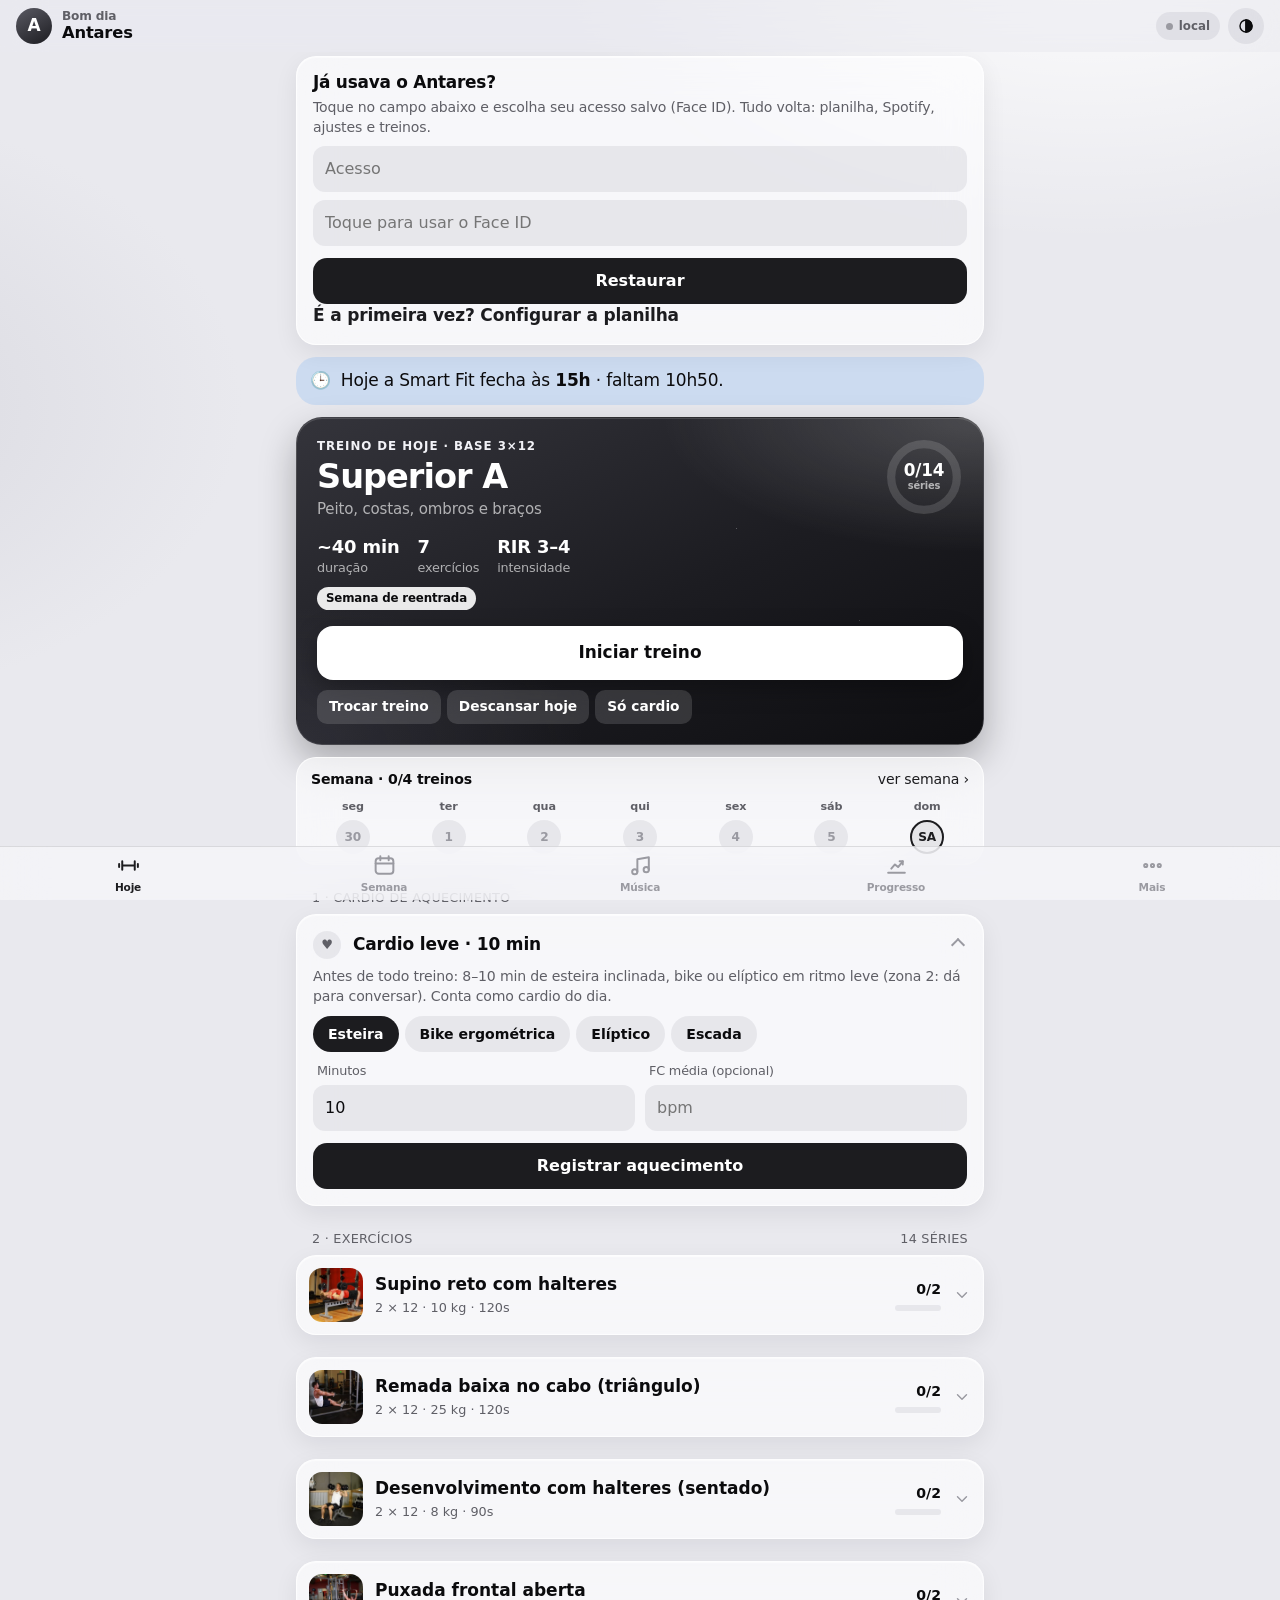
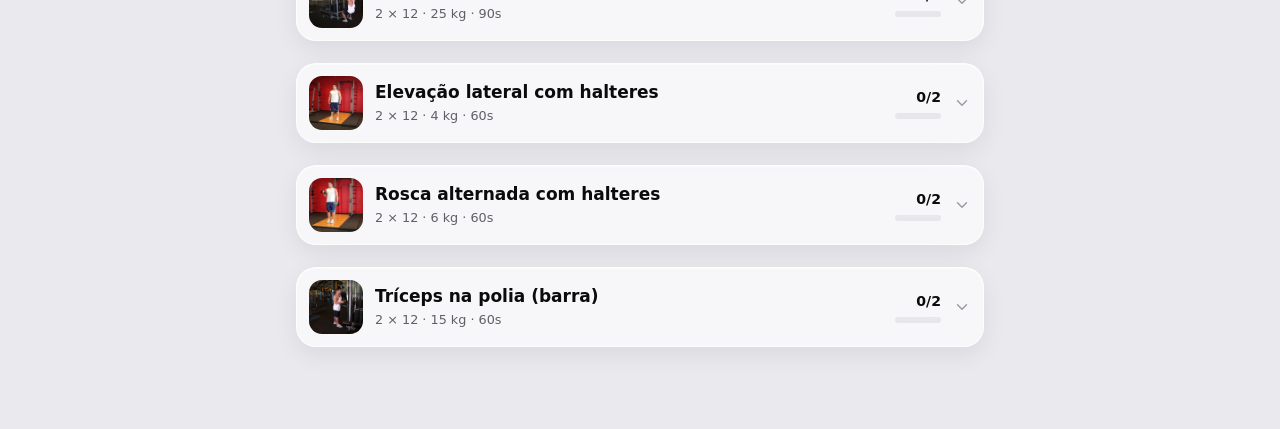
==== commit 0d40dad3: "Graphite glass palette, swipe-to-delete sets, 3x12/4x12, avatars, richer week, gym hours, progressio" ====
--- a/index.html
+++ b/index.html
@@ -5,7 +5,7 @@
   <meta name="viewport" content="width=device-width, initial-scale=1, maximum-scale=1, user-scalable=no, viewport-fit=cover">
   <title>Antares V3</title>
   <meta name="description" content="Antares V3: treino pessoal com rodízio, registro de séries, progressão e análise.">
-  <meta name="theme-color" content="#f2f2f7">
+  <meta name="theme-color" content="#e9e9ee">
   <meta name="apple-mobile-web-app-capable" content="yes">
   <meta name="mobile-web-app-capable" content="yes">
   <meta name="apple-mobile-web-app-status-bar-style" content="default">
--- a/css/app.css
+++ b/css/app.css
@@ -1,53 +1,58 @@
-/* Antares V3 — design tokens. iOS-inspired: grouped backgrounds, borderless cards in light mode,
-   system-like colors, rounded numerals; brand = Antares (red supergiant) orange-red over a night-sky
-   gradient. Dark mode is its own palette, not an inversion. */
+/* Antares V3 — "graphite + glass". Neutral graphite base, translucent frosted-glass surfaces
+   (backdrop blur), white/silver accent, system green for "done". Light mode is its own palette:
+   pale aluminium with white glass and a graphite accent. */
 :root {
-  --bg: #f2f2f7;
-  --surface: #ffffff;
-  --surface-2: #f2f2f7;
-  --surface-3: #e5e5ea;
-  --fill: rgba(120, 120, 128, .12);
-  --card-border: transparent;
-  --border: rgba(60, 60, 67, .13);
-  --text: #0b0b0f;
-  --muted: #6e6e73;
-  --faint: #aeaeb2;
-  --accent: #f2542d;
-  --accent-strong: #c73c19;
-  --accent-soft: #ffe9e1;
+  --bg: #e9e9ee;
+  --bg-glow-1: #ffffff;
+  --bg-glow-2: #d9d9e0;
+  --surface: rgba(255, 255, 255, .62);
+  --surface-solid: #f7f7f9;
+  --surface-2: rgba(118, 118, 128, .08);
+  --surface-3: rgba(60, 60, 67, .16);
+  --fill: rgba(118, 118, 128, .12);
+  --card-border: rgba(255, 255, 255, .75);
+  --border: rgba(60, 60, 67, .14);
+  --glass-blur: blur(22px) saturate(1.6);
+  --text: #0b0b0d;
+  --muted: #5f5f66;
+  --faint: #9a9aa1;
+  --accent: #1c1c1f;
+  --accent-strong: #1c1c1f;
+  --accent-soft: rgba(28, 28, 31, .08);
   --accent-text: #ffffff;
   --success: #34c759;
-  --success-strong: #248a3d;
-  --success-soft: #e2f6e7;
-  --warn: #b86e00;
-  --warn-soft: #fff1db;
-  --danger: #ff3b30;
-  --danger-soft: #ffe5e3;
-  --info: #007aff;
-  --info-soft: #e5f0ff;
-  --hero-1: #170f33;
-  --hero-2: #35123f;
-  --hero-3: #74202e;
+  --success-strong: #1f7a36;
+  --success-soft: rgba(52, 199, 89, .16);
+  --warn: #a35f00;
+  --warn-soft: rgba(255, 159, 10, .16);
+  --danger: #e5352b;
+  --danger-soft: rgba(255, 59, 48, .12);
+  --info: #0066d6;
+  --info-soft: rgba(0, 122, 255, .12);
+  --hero-1: #34343b;
+  --hero-2: #1c1c21;
+  --hero-3: #0e0e11;
   --hero-text: #ffffff;
-  --hero-muted: rgba(255, 255, 255, .68);
-  --lime: #ff9466; /* hero highlight (star glow) */
-  --cta: #ff6a3d;
+  --hero-muted: rgba(255, 255, 255, .64);
+  --lime: #f2f2f7; /* hero highlight: silver */
+  --cta: #ffffff;
+  --cta-text: #0b0b0d;
   --bronze: #b0733a;
   --silver: #8e98a4;
-  --gold: #d4a017;
+  --gold: #c99a16;
   --platinum: #6aa3c4;
-  --heat-0: #e5e5ea;
-  --heat-1: #ffc9b5;
-  --heat-3: #f2542d;
-  --heat-cardio: #9ac6ff;
+  --heat-0: rgba(118, 118, 128, .14);
+  --heat-1: #a8dfb6;
+  --heat-3: #34c759;
+  --heat-cardio: #8fbcf0;
   --series-1: #2a78d6;
   --series-2: #eb6834;
   --series-3: #1baf7a;
   --series-4: #eda100;
-  --grid: #e5e5ea;
-  --shadow-sm: 0 1px 2px rgba(0, 0, 0, .04);
-  --shadow: 0 1px 2px rgba(0, 0, 0, .03), 0 6px 18px rgba(0, 0, 0, .05);
-  --radius: 18px;
+  --grid: rgba(60, 60, 67, .12);
+  --shadow-sm: 0 1px 2px rgba(0, 0, 0, .05);
+  --shadow: 0 1px 1px rgba(255, 255, 255, .6) inset, 0 8px 24px rgba(20, 20, 30, .07);
+  --radius: 20px;
   --radius-sm: 12px;
   --tabbar-h: 54px;
   --safe-b: env(safe-area-inset-bottom, 0px);
@@ -57,28 +62,32 @@
 }
 @media (prefers-color-scheme: dark) {
   :root:not([data-theme="light"]) {
-    --bg: #000000; --surface: #1c1c1e; --surface-2: #2c2c2e; --surface-3: #3a3a3c; --fill: rgba(118, 118, 128, .24);
-    --card-border: rgba(255, 255, 255, .04); --border: rgba(84, 84, 88, .55); --text: #ffffff; --muted: #98989f; --faint: #636366;
-    --accent: #ff6a3d; --accent-strong: #ff9466; --accent-soft: rgba(255, 106, 61, .18); --accent-text: #ffffff;
-    --success: #30d158; --success-strong: #30d158; --success-soft: rgba(48, 209, 88, .17);
-    --warn: #ff9f0a; --warn-soft: rgba(255, 159, 10, .17); --danger: #ff453a; --danger-soft: rgba(255, 69, 58, .17);
-    --info: #0a84ff; --info-soft: rgba(10, 132, 255, .2);
-    --heat-0: #2c2c2e; --heat-1: #6b2a19; --heat-3: #ff6a3d; --heat-cardio: #1f4f86;
-    --series-1: #3987e5; --series-2: #d95926; --series-3: #199e70; --series-4: #c98500; --grid: #2c2c2e;
-    --shadow-sm: none; --shadow: none;
+    --bg: #0b0b0d; --bg-glow-1: #2a2a31; --bg-glow-2: #1a1a1f;
+    --surface: rgba(255, 255, 255, .065); --surface-solid: #1c1c20; --surface-2: rgba(255, 255, 255, .06); --surface-3: rgba(255, 255, 255, .14);
+    --fill: rgba(255, 255, 255, .09); --card-border: rgba(255, 255, 255, .09); --border: rgba(255, 255, 255, .1);
+    --text: #f5f5f7; --muted: #a1a1a8; --faint: #6c6c73;
+    --accent: #f5f5f7; --accent-strong: #ffffff; --accent-soft: rgba(255, 255, 255, .12); --accent-text: #0b0b0d;
+    --success: #32d74b; --success-strong: #32d74b; --success-soft: rgba(50, 215, 75, .16);
+    --warn: #ffb340; --warn-soft: rgba(255, 159, 10, .16); --danger: #ff453a; --danger-soft: rgba(255, 69, 58, .16);
+    --info: #64aaff; --info-soft: rgba(10, 132, 255, .18);
+    --heat-0: rgba(255, 255, 255, .07); --heat-1: #1f5f2c; --heat-3: #32d74b; --heat-cardio: #24568f;
+    --series-1: #3987e5; --series-2: #d95926; --series-3: #199e70; --series-4: #c98500; --grid: rgba(255, 255, 255, .08);
+    --shadow-sm: none; --shadow: 0 1px 0 rgba(255, 255, 255, .06) inset;
     color-scheme: dark;
   }
 }
 :root[data-theme="dark"] {
-  --bg: #000000; --surface: #1c1c1e; --surface-2: #2c2c2e; --surface-3: #3a3a3c; --fill: rgba(118, 118, 128, .24);
-  --card-border: rgba(255, 255, 255, .04); --border: rgba(84, 84, 88, .55); --text: #ffffff; --muted: #98989f; --faint: #636366;
-  --accent: #ff6a3d; --accent-strong: #ff9466; --accent-soft: rgba(255, 106, 61, .18); --accent-text: #ffffff;
-  --success: #30d158; --success-strong: #30d158; --success-soft: rgba(48, 209, 88, .17);
-  --warn: #ff9f0a; --warn-soft: rgba(255, 159, 10, .17); --danger: #ff453a; --danger-soft: rgba(255, 69, 58, .17);
-  --info: #0a84ff; --info-soft: rgba(10, 132, 255, .2);
-  --heat-0: #2c2c2e; --heat-1: #6b2a19; --heat-3: #ff6a3d; --heat-cardio: #1f4f86;
-  --series-1: #3987e5; --series-2: #d95926; --series-3: #199e70; --series-4: #c98500; --grid: #2c2c2e;
-  --shadow-sm: none; --shadow: none;
+  --bg: #0b0b0d; --bg-glow-1: #2a2a31; --bg-glow-2: #1a1a1f;
+  --surface: rgba(255, 255, 255, .065); --surface-solid: #1c1c20; --surface-2: rgba(255, 255, 255, .06); --surface-3: rgba(255, 255, 255, .14);
+  --fill: rgba(255, 255, 255, .09); --card-border: rgba(255, 255, 255, .09); --border: rgba(255, 255, 255, .1);
+  --text: #f5f5f7; --muted: #a1a1a8; --faint: #6c6c73;
+  --accent: #f5f5f7; --accent-strong: #ffffff; --accent-soft: rgba(255, 255, 255, .12); --accent-text: #0b0b0d;
+  --success: #32d74b; --success-strong: #32d74b; --success-soft: rgba(50, 215, 75, .16);
+  --warn: #ffb340; --warn-soft: rgba(255, 159, 10, .16); --danger: #ff453a; --danger-soft: rgba(255, 69, 58, .16);
+  --info: #64aaff; --info-soft: rgba(10, 132, 255, .18);
+  --heat-0: rgba(255, 255, 255, .07); --heat-1: #1f5f2c; --heat-3: #32d74b; --heat-cardio: #24568f;
+  --series-1: #3987e5; --series-2: #d95926; --series-3: #199e70; --series-4: #c98500; --grid: rgba(255, 255, 255, .08);
+  --shadow-sm: none; --shadow: 0 1px 0 rgba(255, 255, 255, .06) inset;
   color-scheme: dark;
 }
 
@@ -92,6 +101,7 @@
   padding-bottom: calc(var(--tabbar-h) + var(--safe-b));
   touch-action: manipulation;
 }
+body::before { content: ""; position: fixed; inset: 0; z-index: -1; pointer-events: none; background: radial-gradient(900px 520px at 85% -8%, var(--bg-glow-1) 0%, transparent 60%), radial-gradient(700px 480px at -15% 45%, var(--bg-glow-2) 0%, transparent 62%), var(--bg); }
 body.no-tabbar { padding-bottom: 0; }
 body.no-tabbar .tabbar { display: none; }
 a { color: var(--accent-strong); text-decoration: none; }
@@ -121,12 +131,12 @@
 .mt2 { margin-top: 20px; }
 
 /* ---------- top bar ---------- */
-.topbar { position: sticky; top: 0; z-index: 20; display: flex; align-items: center; justify-content: space-between; gap: 10px; padding: calc(var(--safe-t) + 8px) 16px 8px; background: color-mix(in srgb, var(--bg) 82%, transparent); backdrop-filter: saturate(1.8) blur(20px); -webkit-backdrop-filter: saturate(1.8) blur(20px); }
+.topbar { position: sticky; top: 0; z-index: 20; display: flex; align-items: center; justify-content: space-between; gap: 10px; padding: calc(var(--safe-t) + 8px) 16px 8px; background: color-mix(in srgb, var(--bg) 55%, transparent); backdrop-filter: saturate(1.8) blur(20px); -webkit-backdrop-filter: saturate(1.8) blur(20px); }
 .brand { display: flex; align-items: center; gap: 10px; color: var(--text); min-width: 0; }
 .brand .greet { display: flex; flex-direction: column; line-height: 1.15; min-width: 0; }
 .brand .greet small { color: var(--muted); font-size: .76rem; font-weight: 600; }
 .brand .greet b { font-size: 1.02rem; font-weight: 750; white-space: nowrap; overflow: hidden; text-overflow: ellipsis; }
-.avatar { width: 36px; height: 36px; border-radius: 50%; background: radial-gradient(circle at 70% 25%, #ff8a5b 0, #f2542d 18%, #5a1630 55%, #170f33 100%); color: #fff; display: grid; place-items: center; font-weight: 800; flex: none; overflow: hidden; font-family: var(--rounded); }
+.avatar { width: 36px; height: 36px; border-radius: 50%; background: linear-gradient(150deg, #5a5a63, #1c1c21); color: #fff; display: grid; place-items: center; font-weight: 800; flex: none; overflow: hidden; font-family: var(--rounded); }
 .avatar img { width: 100%; height: 100%; object-fit: cover; }
 .avatar.lg { width: 76px; height: 76px; font-size: 1.9rem; }
 .topbar-right { display: flex; align-items: center; gap: 8px; }
@@ -142,7 +152,7 @@
 
 /* ---------- layout ---------- */
 main { padding: 4px 16px 28px; max-width: 720px; margin: 0 auto; outline: none; }
-.card { background: var(--surface); border: 1px solid var(--card-border); border-radius: var(--radius); padding: 16px; box-shadow: var(--shadow); }
+.card { background: var(--surface); border: 1px solid var(--card-border); border-radius: var(--radius); padding: 16px; box-shadow: var(--shadow); backdrop-filter: var(--glass-blur); -webkit-backdrop-filter: var(--glass-blur); }
 .card + .card { margin-top: 12px; }
 .card.flat { box-shadow: none; }
 .section { margin-top: 24px; }
@@ -161,7 +171,7 @@
 .btn { appearance: none; border: 0; background: var(--fill); color: var(--accent-strong); border-radius: 14px; padding: 0 16px; min-height: 46px; font: inherit; font-size: 1rem; font-weight: 600; cursor: pointer; display: inline-flex; align-items: center; justify-content: center; gap: 8px; transition: transform .08s, opacity .15s; }
 .btn svg { width: 18px; height: 18px; }
 .btn.primary { background: var(--accent); color: var(--accent-text); }
-.btn.lime { background: var(--cta); color: #fff; box-shadow: 0 8px 24px rgba(255, 106, 61, .35); }
+.btn.lime { background: var(--cta); color: var(--cta-text); box-shadow: 0 8px 24px rgba(0, 0, 0, .3); }
 .btn.danger { background: var(--danger); color: #fff; }
 .btn.ghost { background: transparent; }
 .btn.glass { background: rgba(255, 255, 255, .14); color: #fff; backdrop-filter: blur(8px); -webkit-backdrop-filter: blur(8px); }
@@ -194,8 +204,8 @@
 .chip[aria-pressed="true"] { background: var(--accent); color: var(--accent-text); }
 
 /* ---------- hero (night sky with the Antares glow) ---------- */
-.hero { position: relative; overflow: hidden; border-radius: 26px; padding: 20px; color: var(--hero-text); background: radial-gradient(90% 80% at 100% 0%, rgba(255, 106, 61, .55) 0%, rgba(255, 106, 61, 0) 55%), radial-gradient(60% 60% at 0% 100%, rgba(116, 32, 46, .5) 0%, transparent 70%), linear-gradient(155deg, var(--hero-1) 0%, var(--hero-2) 60%, var(--hero-3) 100%); box-shadow: 0 14px 34px rgba(23, 15, 51, .28); }
-.hero::after { content: ""; position: absolute; inset: 0; pointer-events: none; background-image: radial-gradient(1px 1px at 18% 22%, rgba(255, 255, 255, .7) 50%, transparent 51%), radial-gradient(1px 1px at 42% 12%, rgba(255, 255, 255, .5) 50%, transparent 51%), radial-gradient(1.2px 1.2px at 64% 34%, rgba(255, 255, 255, .55) 50%, transparent 51%), radial-gradient(1px 1px at 30% 70%, rgba(255, 255, 255, .35) 50%, transparent 51%), radial-gradient(1px 1px at 82% 62%, rgba(255, 255, 255, .4) 50%, transparent 51%); }
+.hero { position: relative; overflow: hidden; border-radius: 26px; padding: 20px; color: var(--hero-text); background: radial-gradient(85% 75% at 100% 0%, rgba(255, 255, 255, .2) 0%, rgba(255, 255, 255, 0) 55%), radial-gradient(60% 60% at 0% 100%, rgba(120, 120, 140, .18) 0%, transparent 70%), linear-gradient(155deg, var(--hero-1) 0%, var(--hero-2) 55%, var(--hero-3) 100%); border: 1px solid rgba(255, 255, 255, .1); box-shadow: 0 1px 0 rgba(255, 255, 255, .14) inset, 0 16px 36px rgba(0, 0, 0, .28); }
+.hero::after { content: ""; position: absolute; inset: 0; pointer-events: none; opacity: .5; background-image: radial-gradient(1px 1px at 18% 22%, rgba(255, 255, 255, .7) 50%, transparent 51%), radial-gradient(1px 1px at 42% 12%, rgba(255, 255, 255, .5) 50%, transparent 51%), radial-gradient(1.2px 1.2px at 64% 34%, rgba(255, 255, 255, .55) 50%, transparent 51%), radial-gradient(1px 1px at 30% 70%, rgba(255, 255, 255, .35) 50%, transparent 51%), radial-gradient(1px 1px at 82% 62%, rgba(255, 255, 255, .4) 50%, transparent 51%); }
 .hero > * { position: relative; z-index: 1; }
 .hero .eyebrow { font-size: .74rem; font-weight: 700; letter-spacing: .08em; text-transform: uppercase; color: var(--lime); }
 .hero h1 { color: #fff; font-size: 2.1rem; margin: 4px 0 2px; }
@@ -203,7 +213,7 @@
 .hero .meta { display: flex; gap: 18px; margin-top: 14px; color: var(--hero-muted); font-size: .8rem; flex-wrap: wrap; }
 .hero .meta b { color: #fff; font-size: 1.12rem; display: block; font-family: var(--rounded); font-variant-numeric: tabular-nums; }
 .hero .pill { background: rgba(255, 255, 255, .14); color: #fff; }
-.hero .pill.lime { background: var(--cta); color: #fff; }
+.hero .pill.lime { background: rgba(255, 255, 255, .9); color: #0b0b0d; }
 .hero-top { display: flex; justify-content: space-between; gap: 14px; align-items: flex-start; }
 .hero-actions { display: flex; gap: 8px; margin-top: 16px; }
 .hero-actions .btn.big { flex: 1; }
@@ -212,7 +222,7 @@
 .ring svg { width: 78px; height: 78px; transform: rotate(-90deg); }
 .ring circle { fill: none; stroke-width: 8; }
 .ring .bg { stroke: rgba(255, 255, 255, .14); }
-.ring .fg { stroke: var(--lime); stroke-linecap: round; transition: stroke-dashoffset .4s; filter: drop-shadow(0 0 6px rgba(255, 148, 102, .6)); }
+.ring .fg { stroke: #ffffff; stroke-linecap: round; transition: stroke-dashoffset .4s; filter: drop-shadow(0 0 6px rgba(255, 255, 255, .55)); }
 .ring .label { position: absolute; inset: 0; display: grid; place-items: center; text-align: center; font-weight: 800; font-size: 1.05rem; line-height: 1; color: #fff; font-family: var(--rounded); }
 .ring .label small { display: block; font-size: .62rem; font-weight: 600; color: var(--hero-muted); margin-top: 2px; font-family: -apple-system, system-ui, sans-serif; }
 
@@ -221,7 +231,7 @@
 .wd { display: flex; flex-direction: column; align-items: center; gap: 5px; font-size: .7rem; color: var(--muted); font-weight: 600; background: none; border: 0; padding: 0; cursor: pointer; font-family: inherit; }
 .wd .dot { width: 34px; height: 34px; border-radius: 50%; display: grid; place-items: center; font-size: .76rem; font-weight: 750; color: var(--text); background: var(--fill); border: 2px solid transparent; font-family: var(--rounded); }
 .wd.today .dot { border-color: var(--accent); }
-.wd.done .dot { background: linear-gradient(145deg, #ff8a5b, var(--accent)); color: #fff; }
+.wd.done .dot { background: var(--success); color: #fff; }
 .wd.planned .dot { background: var(--accent-soft); color: var(--accent-strong); }
 .wd.rest .dot { background: transparent; border: 2px dashed var(--surface-3); color: var(--faint); }
 .wd.cardio .dot { background: var(--info-soft); color: var(--info); }
@@ -253,9 +263,14 @@
 .sets { margin-top: 10px; display: grid; gap: 6px; }
 .set-labels, .set-row { display: grid; grid-template-columns: 26px 1fr 1fr 54px; gap: 6px; align-items: center; }
 .set-labels { font-size: .68rem; color: var(--muted); text-align: center; text-transform: uppercase; letter-spacing: .05em; font-weight: 600; }
-.set-row { padding: 4px; border-radius: 14px; background: var(--surface-2); }
-.set-row.next { outline: 2px solid var(--accent); outline-offset: -2px; background: var(--surface); }
-.set-row.logged { background: var(--success-soft); }
+.set-swipe { position: relative; border-radius: 14px; overflow: hidden; background: var(--danger); }
+.set-del { position: absolute; right: 16px; top: 50%; transform: translateY(-50%); color: #fff; font-weight: 700; font-size: .86rem; opacity: .7; transition: opacity .15s, transform .15s; }
+.set-swipe.armed .set-del { opacity: 1; transform: translateY(-50%) scale(1.08); }
+.set-row { padding: 4px; border-radius: 14px; background: var(--surface-solid); position: relative; touch-action: pan-y; transition: transform .22s ease; }
+.set-row.swiping { transition: none; }
+.set-row > * { position: relative; }
+.set-row.next { outline: 2px solid var(--accent); outline-offset: -2px; }
+.set-row.logged { background: color-mix(in srgb, var(--success) 16%, var(--surface-solid)); }
 .set-n { text-align: center; font-weight: 700; color: var(--muted); font-size: .85rem; font-family: var(--rounded); }
 .stepper { display: grid; grid-template-columns: 34px 1fr 34px; align-items: center; background: var(--surface); border-radius: 11px; overflow: hidden; box-shadow: inset 0 0 0 1px var(--border); }
 .set-row.logged .stepper { background: transparent; box-shadow: none; }
@@ -276,24 +291,24 @@
 details > summary::after { content: ""; width: 8px; height: 8px; border-right: 2px solid var(--faint); border-bottom: 2px solid var(--faint); transform: rotate(45deg); margin-right: 4px; transition: transform .2s; flex: none; }
 details[open] > summary::after { transform: rotate(-135deg); }
 .sticky-actions { position: sticky; bottom: calc(var(--tabbar-h) + var(--safe-b) + 10px); z-index: 5; margin-top: 18px; }
-.sticky-actions .btn { box-shadow: 0 10px 28px rgba(242, 84, 45, .35); }
+.sticky-actions .btn { box-shadow: 0 10px 28px rgba(0, 0, 0, .3); }
 body.resting main { padding-bottom: 100px; }
 body.resting .sticky-actions { bottom: calc(var(--tabbar-h) + var(--safe-b) + 92px); }
 
 /* ---------- rest timer ---------- */
-.rest-bar { position: fixed; left: 10px; right: 10px; bottom: calc(var(--tabbar-h) + var(--safe-b) + 10px); z-index: 30; display: flex; align-items: center; gap: 8px; padding: 10px; border-radius: 22px; background: linear-gradient(155deg, var(--hero-1), var(--hero-2) 70%, var(--hero-3)); color: #fff; box-shadow: 0 12px 34px rgba(0, 0, 0, .32); overflow: hidden; max-width: 700px; margin: 0 auto; }
+.rest-bar { position: fixed; left: 10px; right: 10px; bottom: calc(var(--tabbar-h) + var(--safe-b) + 10px); z-index: 30; display: flex; align-items: center; gap: 8px; padding: 10px; border-radius: 22px; background: rgba(28, 28, 33, .78); backdrop-filter: blur(24px) saturate(1.6); -webkit-backdrop-filter: blur(24px) saturate(1.6); border: 1px solid rgba(255, 255, 255, .12); color: #fff; box-shadow: 0 12px 34px rgba(0, 0, 0, .32); overflow: hidden; max-width: 700px; margin: 0 auto; }
 .rest-bar .muted { color: var(--hero-muted); font-size: .74rem; }
 .rest-bar .btn { background: rgba(255, 255, 255, .14); color: #fff; position: relative; }
 .rest-main { flex: 1; display: flex; flex-direction: column; align-items: center; position: relative; min-width: 0; }
 .rest-main .muted { white-space: nowrap; overflow: hidden; text-overflow: ellipsis; max-width: 100%; }
 .rest-time { font-size: 1.9rem; font-weight: 800; font-variant-numeric: tabular-nums; line-height: 1; font-family: var(--rounded); }
 .rest-progress { position: absolute; left: 0; bottom: 0; height: 4px; background: var(--lime); transition: width .25s linear; }
-.rest-bar.done { background: var(--cta); animation: flash .5s 4 alternate; }
+.rest-bar.done { background: var(--success); animation: flash .5s 4 alternate; }
 .rest-bar.done .muted { color: #fff; }
 @keyframes flash { to { filter: brightness(1.15); transform: scale(1.02); } }
 
 /* ---------- tab bar ---------- */
-.tabbar { position: fixed; left: 0; right: 0; bottom: 0; z-index: 25; display: grid; grid-template-columns: repeat(5, 1fr); height: calc(var(--tabbar-h) + var(--safe-b)); padding-bottom: var(--safe-b); background: color-mix(in srgb, var(--surface) 80%, transparent); backdrop-filter: blur(22px) saturate(1.8); -webkit-backdrop-filter: blur(22px) saturate(1.8); border-top: .5px solid var(--border); }
+.tabbar { position: fixed; left: 0; right: 0; bottom: 0; z-index: 25; display: grid; grid-template-columns: repeat(5, 1fr); height: calc(var(--tabbar-h) + var(--safe-b)); padding-bottom: var(--safe-b); background: color-mix(in srgb, var(--surface-solid) 70%, transparent); backdrop-filter: blur(22px) saturate(1.8); -webkit-backdrop-filter: blur(22px) saturate(1.8); border-top: .5px solid var(--border); }
 .tabbar a { position: relative; display: flex; flex-direction: column; align-items: center; justify-content: center; gap: 2px; color: var(--faint); font-size: .66rem; font-weight: 550; }
 .tabbar a svg { width: 25px; height: 25px; }
 .tabbar a[aria-current="page"] { color: var(--accent); }
@@ -305,10 +320,10 @@
 .toast.show { transform: none; opacity: 1; }
 .toast.trophy { background: linear-gradient(135deg, #2b2410, #6b5216); color: #fff6d8; display: flex; gap: 12px; align-items: center; }
 .toast.trophy .trophy-ico { width: 40px; height: 40px; flex: none; }
-.toast.pr { background: var(--cta); color: #fff; }
+.toast.pr { background: var(--success); color: #fff; }
 .sheet-backdrop { position: fixed; inset: 0; z-index: 50; background: rgba(0, 0, 0, 0); transition: background .2s; display: flex; align-items: flex-end; justify-content: center; }
 .sheet-backdrop.open { background: rgba(0, 0, 0, .4); }
-.sheet { background: var(--surface); width: 100%; max-width: 640px; max-height: 90vh; overflow-y: auto; border-radius: 22px 22px 0 0; padding: 8px 16px calc(18px + var(--safe-b)); transform: translateY(100%); transition: transform .26s cubic-bezier(.2, .8, .2, 1); }
+.sheet { background: color-mix(in srgb, var(--surface-solid) 86%, transparent); backdrop-filter: blur(30px) saturate(1.6); -webkit-backdrop-filter: blur(30px) saturate(1.6); width: 100%; max-width: 640px; max-height: 90vh; overflow-y: auto; border-radius: 22px 22px 0 0; padding: 8px 16px calc(18px + var(--safe-b)); transform: translateY(100%); transition: transform .26s cubic-bezier(.2, .8, .2, 1); }
 .sheet-backdrop.open .sheet { transform: none; }
 .sheet-grip { width: 36px; height: 5px; border-radius: 3px; background: var(--surface-3); margin: 4px auto 14px; }
 
@@ -316,7 +331,7 @@
 .list { list-style: none; margin: 0; padding: 0; }
 .list > li + li { border-top: .5px solid var(--border); }
 .list-item { display: flex; align-items: center; gap: 12px; padding: 11px 0; width: 100%; background: none; border: 0; color: inherit; font: inherit; text-align: left; cursor: pointer; min-height: 44px; }
-.group { background: var(--surface); border: 1px solid var(--card-border); border-radius: var(--radius); overflow: hidden; box-shadow: var(--shadow); }
+.group { background: var(--surface); border: 1px solid var(--card-border); border-radius: var(--radius); overflow: hidden; box-shadow: var(--shadow); backdrop-filter: var(--glass-blur); -webkit-backdrop-filter: var(--glass-blur); }
 .group .list-item { padding: 11px 16px; }
 .group .list > li + li { border-top: 0; position: relative; }
 .group .list > li + li::before { content: ""; position: absolute; top: 0; right: 0; left: 60px; border-top: .5px solid var(--border); }
@@ -354,7 +369,7 @@
 
 /* ---------- stats ---------- */
 .tiles { display: grid; grid-template-columns: repeat(2, 1fr); gap: 10px; }
-.tile { background: var(--surface); border: 1px solid var(--card-border); border-radius: var(--radius); padding: 14px; box-shadow: var(--shadow); }
+.tile { background: var(--surface); border: 1px solid var(--card-border); border-radius: var(--radius); padding: 14px; box-shadow: var(--shadow); backdrop-filter: var(--glass-blur); -webkit-backdrop-filter: var(--glass-blur); }
 .tile .v { font-size: 1.75rem; font-weight: 750; font-variant-numeric: tabular-nums; letter-spacing: -.02em; line-height: 1.1; font-family: var(--rounded); }
 .tile .v small { font-size: .82rem; font-weight: 600; color: var(--muted); font-family: -apple-system, system-ui, sans-serif; }
 .tile .v.sm { font-size: 1.08rem; line-height: 1.3; }
@@ -379,10 +394,10 @@
 .reco.info .ico { background: var(--info-soft); }
 .bar-row { display: grid; grid-template-columns: 96px 1fr 44px; gap: 8px; align-items: center; font-size: .84rem; padding: 4px 0; }
 .bar-track { height: 10px; border-radius: 5px; background: var(--fill); position: relative; overflow: hidden; }
-.bar-track i { position: absolute; left: 0; top: 0; bottom: 0; border-radius: 5px; background: var(--accent); }
+.bar-track i { position: absolute; left: 0; top: 0; bottom: 0; border-radius: 5px; background: var(--series-1); }
 .bar-track .mark { position: absolute; top: -2px; bottom: -2px; width: 2px; background: var(--text); opacity: .35; }
 .meter { height: 8px; border-radius: 4px; background: var(--fill); overflow: hidden; margin-top: 8px; }
-.meter i { display: block; height: 100%; border-radius: 4px; background: linear-gradient(90deg, #ff8a5b, var(--accent)); }
+.meter i { display: block; height: 100%; border-radius: 4px; background: linear-gradient(90deg, var(--success), #7be495); }
 .trend { font-weight: 700; font-size: .8rem; }
 .trend.up { color: var(--success-strong); }
 .trend.down { color: var(--danger); }
@@ -427,9 +442,17 @@
 
 /* ---------- profile ---------- */
 .profile-head { display: flex; gap: 16px; align-items: center; }
+.avatar-emoji { font-size: 1.15em; line-height: 1; }
+.avatar.lg .avatar-emoji { font-size: 2.3rem; }
+.avatar-grid { display: grid; grid-template-columns: repeat(6, 1fr); gap: 10px; }
+.avatar-opt { aspect-ratio: 1; border-radius: 50%; border: 0; display: grid; place-items: center; font-size: 1.45rem; cursor: pointer; box-shadow: 0 0 0 2px transparent; transition: box-shadow .15s, transform .1s; padding: 0; color: #fff; }
+.avatar-opt.photo { background: var(--fill); color: var(--text); }
+.avatar-opt.photo svg { width: 22px; height: 22px; }
+.avatar-opt[aria-pressed="true"] { box-shadow: 0 0 0 3px var(--bg), 0 0 0 5px var(--accent); }
+.avatar-opt:active { transform: scale(.94); }
 .photo-pick { position: relative; cursor: pointer; }
 .photo-pick input { position: absolute; inset: 0; opacity: 0; cursor: pointer; }
-.photo-pick .edit { position: absolute; right: -2px; bottom: -2px; width: 28px; height: 28px; border-radius: 50%; background: var(--accent); color: #fff; display: grid; place-items: center; border: 3px solid var(--surface); }
+.photo-pick .edit { position: absolute; right: -2px; bottom: -2px; width: 28px; height: 28px; border-radius: 50%; background: var(--accent); color: var(--accent-text); display: grid; place-items: center; border: 3px solid var(--surface); }
 .photo-pick .edit svg { width: 14px; height: 14px; }
 
 @media (min-width: 640px) {
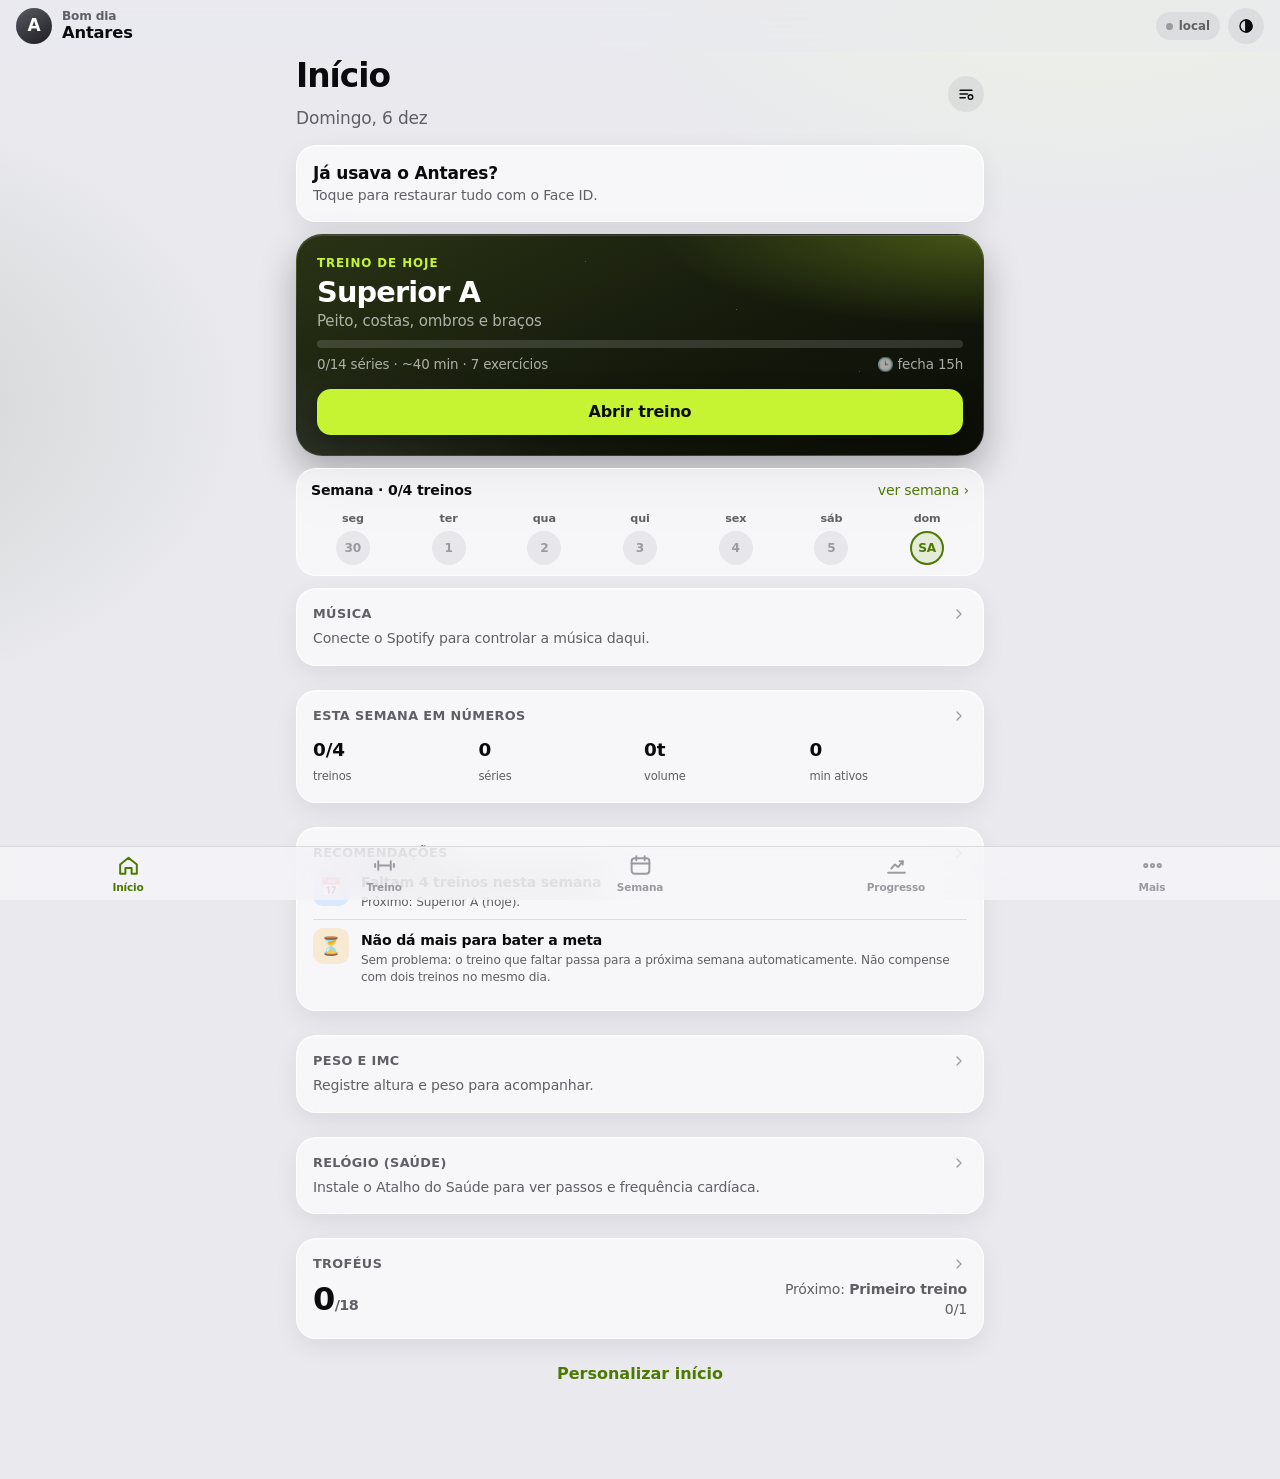
==== commit 0bc4793b: "Início dashboard, selectable color themes, CC0 avatars, add-set button, trophies in Mais, simpler me" ====
--- a/index.html
+++ b/index.html
@@ -18,7 +18,9 @@
     // Apply the forced theme before first paint to avoid a flash.
     try {
       var t = JSON.parse(localStorage.getItem('pk.settings') || '{}').theme;
+      var st = JSON.parse(localStorage.getItem('pk.settings') || '{}');
       if (t === 'light' || t === 'dark') document.documentElement.setAttribute('data-theme', t);
+      document.documentElement.setAttribute('data-palette', st.palette || 'volt');
     } catch (e) {}
   </script>
 </head>
@@ -41,9 +43,9 @@
   <div id="toasts" class="toasts" aria-live="polite"></div>
 
   <nav class="tabbar" id="tabbar">
-    <a href="#/hoje" data-tab="hoje"><svg viewBox="0 0 24 24" aria-hidden="true"><path d="M6 8v8M18 8v8M3 10.5v3M21 10.5v3M6 12h12"/></svg><span>Hoje</span></a>
+    <a href="#/inicio" data-tab="inicio"><svg viewBox="0 0 24 24" aria-hidden="true"><path d="M4 11l8-6.5 8 6.5V20h-5v-5.5h-6V20H4z"/></svg><span>Início</span></a>
+    <a href="#/hoje" data-tab="hoje"><svg viewBox="0 0 24 24" aria-hidden="true"><path d="M6 8v8M18 8v8M3 10.5v3M21 10.5v3M6 12h12"/></svg><span>Treino</span></a>
     <a href="#/semana" data-tab="semana"><svg viewBox="0 0 24 24" aria-hidden="true"><rect x="3.5" y="5" width="17" height="15" rx="3"/><path d="M3.5 10h17M8 3v4M16 3v4"/></svg><span>Semana</span></a>
-    <a href="#/musica" data-tab="musica"><svg viewBox="0 0 24 24" aria-hidden="true"><path d="M9 18V6l11-2v12"/><circle cx="6.5" cy="18" r="2.5"/><circle cx="17.5" cy="16" r="2.5"/></svg><span>Música</span></a>
     <a href="#/progresso" data-tab="progresso"><svg viewBox="0 0 24 24" aria-hidden="true"><path d="M4 19h16M7 15l3.5-4 3 2.5L18 8"/><path d="M15 8h3v3"/></svg><span>Progresso</span></a>
     <a href="#/mais" data-tab="mais"><svg viewBox="0 0 24 24" aria-hidden="true"><circle cx="5.5" cy="12" r="1.5"/><circle cx="12" cy="12" r="1.5"/><circle cx="18.5" cy="12" r="1.5"/></svg><span>Mais</span><span class="badge" id="inbox-badge" hidden></span></a>
   </nav>
--- a/css/app.css
+++ b/css/app.css
@@ -3,8 +3,8 @@
    pale aluminium with white glass and a graphite accent. */
 :root {
   --bg: #e9e9ee;
-  --bg-glow-1: #ffffff;
-  --bg-glow-2: #d9d9e0;
+  --bg-glow-1: color-mix(in srgb, var(--pa-light) 10%, #ffffff);
+  --bg-glow-2: color-mix(in srgb, var(--pa-light) 8%, #d9d9e0);
   --surface: rgba(255, 255, 255, .62);
   --surface-solid: #f7f7f9;
   --surface-2: rgba(118, 118, 128, .08);
@@ -16,10 +16,10 @@
   --text: #0b0b0d;
   --muted: #5f5f66;
   --faint: #9a9aa1;
-  --accent: #1c1c1f;
-  --accent-strong: #1c1c1f;
-  --accent-soft: rgba(28, 28, 31, .08);
-  --accent-text: #ffffff;
+  --accent: var(--pa-light);
+  --accent-strong: var(--pa-light);
+  --accent-soft: var(--pa-light-soft);
+  --accent-text: var(--pa-on-light);
   --success: #34c759;
   --success-strong: #1f7a36;
   --success-soft: rgba(52, 199, 89, .16);
@@ -29,14 +29,14 @@
   --danger-soft: rgba(255, 59, 48, .12);
   --info: #0066d6;
   --info-soft: rgba(0, 122, 255, .12);
-  --hero-1: #34343b;
-  --hero-2: #1c1c21;
-  --hero-3: #0e0e11;
+  --hero-1: var(--pa-hero-1);
+  --hero-2: var(--pa-hero-2);
+  --hero-3: var(--pa-hero-3);
   --hero-text: #ffffff;
   --hero-muted: rgba(255, 255, 255, .64);
-  --lime: #f2f2f7; /* hero highlight: silver */
-  --cta: #ffffff;
-  --cta-text: #0b0b0d;
+  --lime: var(--pa-dark); /* hero highlight (the hero is always dark) */
+  --cta: var(--pa-dark);
+  --cta-text: var(--pa-on);
   --bronze: #b0733a;
   --silver: #8e98a4;
   --gold: #c99a16;
@@ -62,11 +62,11 @@
 }
 @media (prefers-color-scheme: dark) {
   :root:not([data-theme="light"]) {
-    --bg: #0b0b0d; --bg-glow-1: #2a2a31; --bg-glow-2: #1a1a1f;
+    --bg: #0b0b0d; --bg-glow-1: color-mix(in srgb, var(--pa-dark) 20%, #19191d); --bg-glow-2: color-mix(in srgb, var(--pa-dark) 8%, #141417);
     --surface: rgba(255, 255, 255, .065); --surface-solid: #1c1c20; --surface-2: rgba(255, 255, 255, .06); --surface-3: rgba(255, 255, 255, .14);
     --fill: rgba(255, 255, 255, .09); --card-border: rgba(255, 255, 255, .09); --border: rgba(255, 255, 255, .1);
     --text: #f5f5f7; --muted: #a1a1a8; --faint: #6c6c73;
-    --accent: #f5f5f7; --accent-strong: #ffffff; --accent-soft: rgba(255, 255, 255, .12); --accent-text: #0b0b0d;
+    --accent: var(--pa-dark); --accent-strong: var(--pa-dark); --accent-soft: var(--pa-dark-soft); --accent-text: var(--pa-on);
     --success: #32d74b; --success-strong: #32d74b; --success-soft: rgba(50, 215, 75, .16);
     --warn: #ffb340; --warn-soft: rgba(255, 159, 10, .16); --danger: #ff453a; --danger-soft: rgba(255, 69, 58, .16);
     --info: #64aaff; --info-soft: rgba(10, 132, 255, .18);
@@ -77,11 +77,11 @@
   }
 }
 :root[data-theme="dark"] {
-  --bg: #0b0b0d; --bg-glow-1: #2a2a31; --bg-glow-2: #1a1a1f;
+  --bg: #0b0b0d; --bg-glow-1: color-mix(in srgb, var(--pa-dark) 20%, #19191d); --bg-glow-2: color-mix(in srgb, var(--pa-dark) 8%, #141417);
   --surface: rgba(255, 255, 255, .065); --surface-solid: #1c1c20; --surface-2: rgba(255, 255, 255, .06); --surface-3: rgba(255, 255, 255, .14);
   --fill: rgba(255, 255, 255, .09); --card-border: rgba(255, 255, 255, .09); --border: rgba(255, 255, 255, .1);
   --text: #f5f5f7; --muted: #a1a1a8; --faint: #6c6c73;
-  --accent: #f5f5f7; --accent-strong: #ffffff; --accent-soft: rgba(255, 255, 255, .12); --accent-text: #0b0b0d;
+  --accent: var(--pa-dark); --accent-strong: var(--pa-dark); --accent-soft: var(--pa-dark-soft); --accent-text: var(--pa-on);
   --success: #32d74b; --success-strong: #32d74b; --success-soft: rgba(50, 215, 75, .16);
   --warn: #ffb340; --warn-soft: rgba(255, 159, 10, .16); --danger: #ff453a; --danger-soft: rgba(255, 69, 58, .16);
   --info: #64aaff; --info-soft: rgba(10, 132, 255, .18);
@@ -90,6 +90,45 @@
   --shadow-sm: none; --shadow: 0 1px 0 rgba(255, 255, 255, .06) inset;
   color-scheme: dark;
 }
+
+
+/* ---------- color themes (Ajustes → Aparência). Each sets the accent for light and dark mode
+   and the hero gradient; glass surfaces stay neutral. ---------- */
+:root, :root[data-palette="volt"] {
+  --pa-light: #4c7a00; --pa-light-soft: rgba(110, 160, 0, .14); --pa-on-light: #ffffff;
+  --pa-dark: #c6f432; --pa-dark-soft: rgba(198, 244, 50, .15); --pa-on: #0b0d06;
+  --pa-hero-1: #2a3315; --pa-hero-2: #151a0c; --pa-hero-3: #0b0d07; --pa-glow: rgba(198, 244, 50, .28);
+}
+:root[data-palette="ocean"] {
+  --pa-light: #0a63c7; --pa-light-soft: rgba(10, 99, 199, .12); --pa-on-light: #ffffff;
+  --pa-dark: #4db2ff; --pa-dark-soft: rgba(77, 178, 255, .16); --pa-on: #04121f;
+  --pa-hero-1: #123a66; --pa-hero-2: #0b2342; --pa-hero-3: #06111f; --pa-glow: rgba(77, 178, 255, .32);
+}
+:root[data-palette="emerald"] {
+  --pa-light: #0b7a52; --pa-light-soft: rgba(11, 122, 82, .12); --pa-on-light: #ffffff;
+  --pa-dark: #3ee0a1; --pa-dark-soft: rgba(62, 224, 161, .15); --pa-on: #04140d;
+  --pa-hero-1: #0f4a37; --pa-hero-2: #0a2e22; --pa-hero-3: #051710; --pa-glow: rgba(62, 224, 161, .28);
+}
+:root[data-palette="sunset"] {
+  --pa-light: #c9461a; --pa-light-soft: rgba(201, 70, 26, .12); --pa-on-light: #ffffff;
+  --pa-dark: #ff8a50; --pa-dark-soft: rgba(255, 138, 80, .16); --pa-on: #1f0b03;
+  --pa-hero-1: #4a1f33; --pa-hero-2: #2b1224; --pa-hero-3: #140810; --pa-glow: rgba(255, 138, 80, .34);
+}
+:root[data-palette="violet"] {
+  --pa-light: #6a45d9; --pa-light-soft: rgba(106, 69, 217, .12); --pa-on-light: #ffffff;
+  --pa-dark: #b49cff; --pa-dark-soft: rgba(180, 156, 255, .16); --pa-on: #120a26;
+  --pa-hero-1: #33255e; --pa-hero-2: #1e1640; --pa-hero-3: #0e0a20; --pa-glow: rgba(180, 156, 255, .32);
+}
+:root[data-palette="graphite"] {
+  --pa-light: #1c1c1f; --pa-light-soft: rgba(28, 28, 31, .08); --pa-on-light: #ffffff;
+  --pa-dark: #f5f5f7; --pa-dark-soft: rgba(255, 255, 255, .12); --pa-on: #0b0b0d;
+  --pa-hero-1: #34343b; --pa-hero-2: #1c1c21; --pa-hero-3: #0e0e11; --pa-glow: rgba(255, 255, 255, .2);
+}
+.palettes { display: grid; grid-template-columns: repeat(3, 1fr); gap: 10px; }
+.palette-opt { border: 0; border-radius: 16px; padding: 10px; background: var(--fill); color: var(--text); font: inherit; font-size: .82rem; font-weight: 600; cursor: pointer; display: flex; flex-direction: column; align-items: center; gap: 8px; }
+.palette-opt .sw { width: 100%; height: 46px; border-radius: 12px; position: relative; overflow: hidden; }
+.palette-opt .sw i { position: absolute; right: 8px; bottom: 8px; width: 18px; height: 18px; border-radius: 50%; box-shadow: 0 0 0 2px rgba(255, 255, 255, .25); }
+.palette-opt[aria-pressed="true"] { box-shadow: 0 0 0 2px var(--accent); }
 
 * { box-sizing: border-box; }
 [hidden] { display: none !important; }
@@ -204,7 +243,7 @@
 .chip[aria-pressed="true"] { background: var(--accent); color: var(--accent-text); }
 
 /* ---------- hero (night sky with the Antares glow) ---------- */
-.hero { position: relative; overflow: hidden; border-radius: 26px; padding: 20px; color: var(--hero-text); background: radial-gradient(85% 75% at 100% 0%, rgba(255, 255, 255, .2) 0%, rgba(255, 255, 255, 0) 55%), radial-gradient(60% 60% at 0% 100%, rgba(120, 120, 140, .18) 0%, transparent 70%), linear-gradient(155deg, var(--hero-1) 0%, var(--hero-2) 55%, var(--hero-3) 100%); border: 1px solid rgba(255, 255, 255, .1); box-shadow: 0 1px 0 rgba(255, 255, 255, .14) inset, 0 16px 36px rgba(0, 0, 0, .28); }
+.hero { position: relative; overflow: hidden; border-radius: 26px; padding: 20px; color: var(--hero-text); background: radial-gradient(85% 75% at 100% 0%, var(--pa-glow) 0%, transparent 55%), radial-gradient(60% 60% at 0% 100%, rgba(120, 120, 140, .18) 0%, transparent 70%), linear-gradient(155deg, var(--hero-1) 0%, var(--hero-2) 55%, var(--hero-3) 100%); border: 1px solid rgba(255, 255, 255, .1); box-shadow: 0 1px 0 rgba(255, 255, 255, .14) inset, 0 16px 36px rgba(0, 0, 0, .28); }
 .hero::after { content: ""; position: absolute; inset: 0; pointer-events: none; opacity: .5; background-image: radial-gradient(1px 1px at 18% 22%, rgba(255, 255, 255, .7) 50%, transparent 51%), radial-gradient(1px 1px at 42% 12%, rgba(255, 255, 255, .5) 50%, transparent 51%), radial-gradient(1.2px 1.2px at 64% 34%, rgba(255, 255, 255, .55) 50%, transparent 51%), radial-gradient(1px 1px at 30% 70%, rgba(255, 255, 255, .35) 50%, transparent 51%), radial-gradient(1px 1px at 82% 62%, rgba(255, 255, 255, .4) 50%, transparent 51%); }
 .hero > * { position: relative; z-index: 1; }
 .hero .eyebrow { font-size: .74rem; font-weight: 700; letter-spacing: .08em; text-transform: uppercase; color: var(--lime); }
@@ -213,7 +252,7 @@
 .hero .meta { display: flex; gap: 18px; margin-top: 14px; color: var(--hero-muted); font-size: .8rem; flex-wrap: wrap; }
 .hero .meta b { color: #fff; font-size: 1.12rem; display: block; font-family: var(--rounded); font-variant-numeric: tabular-nums; }
 .hero .pill { background: rgba(255, 255, 255, .14); color: #fff; }
-.hero .pill.lime { background: rgba(255, 255, 255, .9); color: #0b0b0d; }
+.hero .pill.lime { background: var(--lime); color: var(--pa-on); }
 .hero-top { display: flex; justify-content: space-between; gap: 14px; align-items: flex-start; }
 .hero-actions { display: flex; gap: 8px; margin-top: 16px; }
 .hero-actions .btn.big { flex: 1; }
@@ -222,7 +261,7 @@
 .ring svg { width: 78px; height: 78px; transform: rotate(-90deg); }
 .ring circle { fill: none; stroke-width: 8; }
 .ring .bg { stroke: rgba(255, 255, 255, .14); }
-.ring .fg { stroke: #ffffff; stroke-linecap: round; transition: stroke-dashoffset .4s; filter: drop-shadow(0 0 6px rgba(255, 255, 255, .55)); }
+.ring .fg { stroke: var(--lime); stroke-linecap: round; transition: stroke-dashoffset .4s; filter: drop-shadow(0 0 6px var(--pa-glow)); }
 .ring .label { position: absolute; inset: 0; display: grid; place-items: center; text-align: center; font-weight: 800; font-size: 1.05rem; line-height: 1; color: #fff; font-family: var(--rounded); }
 .ring .label small { display: block; font-size: .62rem; font-weight: 600; color: var(--hero-muted); margin-top: 2px; font-family: -apple-system, system-ui, sans-serif; }
 
@@ -263,6 +302,8 @@
 .sets { margin-top: 10px; display: grid; gap: 6px; }
 .set-labels, .set-row { display: grid; grid-template-columns: 26px 1fr 1fr 54px; gap: 6px; align-items: center; }
 .set-labels { font-size: .68rem; color: var(--muted); text-align: center; text-transform: uppercase; letter-spacing: .05em; font-weight: 600; }
+.add-set { width: 100%; min-height: 44px; border-radius: 14px; border: 1.5px dashed var(--surface-3); background: transparent; color: var(--muted); font: inherit; font-weight: 600; font-size: .9rem; cursor: pointer; }
+.add-set:active { background: var(--fill); }
 .set-swipe { position: relative; border-radius: 14px; overflow: hidden; background: var(--danger); }
 .set-del { position: absolute; right: 16px; top: 50%; transform: translateY(-50%); color: #fff; font-weight: 700; font-size: .86rem; opacity: .7; transition: opacity .15s, transform .15s; }
 .set-swipe.armed .set-del { opacity: 1; transform: translateY(-50%) scale(1.08); }
@@ -446,6 +487,8 @@
 .avatar.lg .avatar-emoji { font-size: 2.3rem; }
 .avatar-grid { display: grid; grid-template-columns: repeat(6, 1fr); gap: 10px; }
 .avatar-opt { aspect-ratio: 1; border-radius: 50%; border: 0; display: grid; place-items: center; font-size: 1.45rem; cursor: pointer; box-shadow: 0 0 0 2px transparent; transition: box-shadow .15s, transform .1s; padding: 0; color: #fff; }
+.avatar-opt.img { background: transparent; overflow: hidden; }
+.avatar-opt.img img { width: 100%; height: 100%; display: block; }
 .avatar-opt.photo { background: var(--fill); color: var(--text); }
 .avatar-opt.photo svg { width: 22px; height: 22px; }
 .avatar-opt[aria-pressed="true"] { box-shadow: 0 0 0 3px var(--bg), 0 0 0 5px var(--accent); }
@@ -462,3 +505,14 @@
 @media (prefers-reduced-motion: reduce) {
   *, *::before, *::after { animation: none !important; transition: none !important; }
 }
+
+/* ---------- home (Início) ---------- */
+.widgets { display: grid; gap: 12px; }
+.widget-title { font-size: .8rem; font-weight: 650; color: var(--muted); text-transform: uppercase; letter-spacing: .03em; }
+.widget .li-chev svg { width: 16px; height: 16px; }
+.widget-hero h1 { font-size: 1.8rem; }
+.big-num { font-family: var(--rounded); font-size: 2rem; font-weight: 750; letter-spacing: -.02em; font-variant-numeric: tabular-nums; }
+.big-num small { font-size: .9rem; color: var(--muted); font-weight: 600; }
+
+.cap-first::first-letter { text-transform: uppercase; }
+.week-widget > .card { margin-top: 0; }
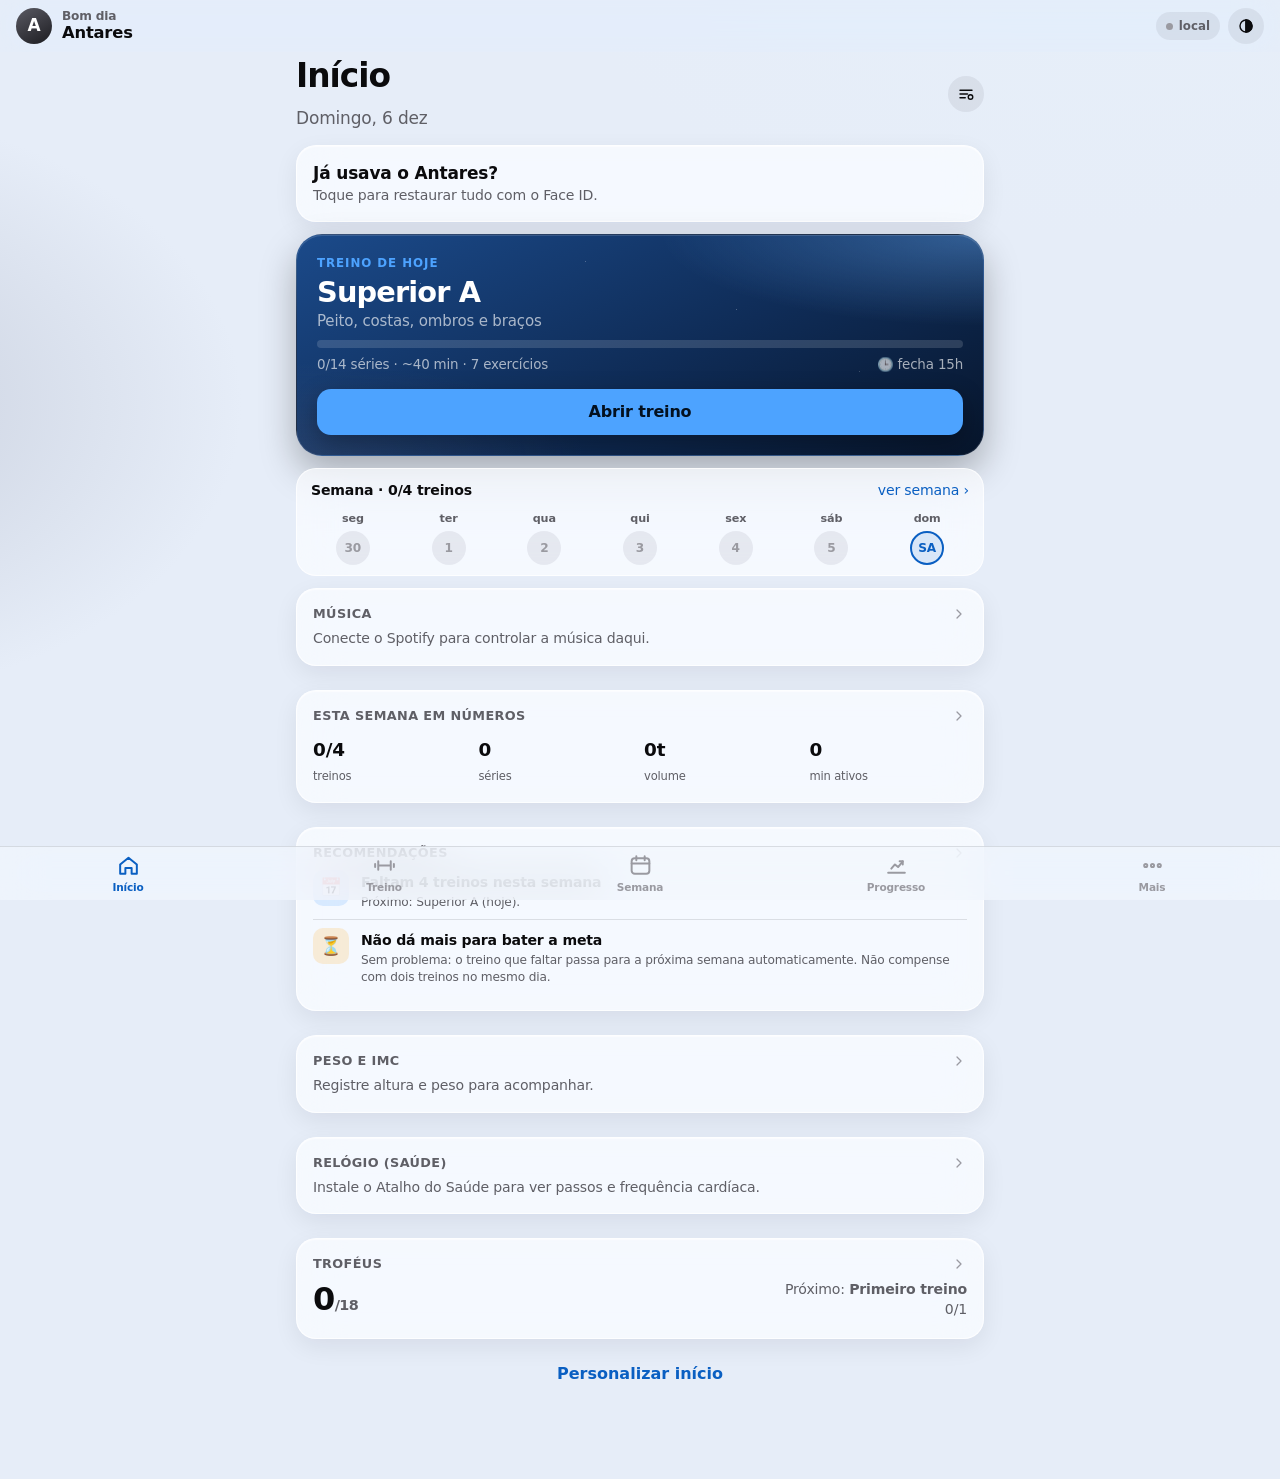
==== commit 63ef8aba: "Blue tones by default (Azul, Marinho, Ciano), blue icon, back buttons on sub-pages Co-Authored-By: C" ====
--- a/index.html
+++ b/index.html
@@ -5,7 +5,7 @@
   <meta name="viewport" content="width=device-width, initial-scale=1, maximum-scale=1, user-scalable=no, viewport-fit=cover">
   <title>Antares V3</title>
   <meta name="description" content="Antares V3: treino pessoal com rodízio, registro de séries, progressão e análise.">
-  <meta name="theme-color" content="#e9e9ee">
+  <meta name="theme-color" content="#e6edf8">
   <meta name="apple-mobile-web-app-capable" content="yes">
   <meta name="mobile-web-app-capable" content="yes">
   <meta name="apple-mobile-web-app-status-bar-style" content="default">
@@ -20,7 +20,7 @@
       var t = JSON.parse(localStorage.getItem('pk.settings') || '{}').theme;
       var st = JSON.parse(localStorage.getItem('pk.settings') || '{}');
       if (t === 'light' || t === 'dark') document.documentElement.setAttribute('data-theme', t);
-      document.documentElement.setAttribute('data-palette', st.palette || 'volt');
+      document.documentElement.setAttribute('data-palette', st.paletteV ? (st.palette || 'blue') : 'blue');
     } catch (e) {}
   </script>
 </head>
@@ -37,6 +37,7 @@
     </div>
   </header>
 
+  <nav id="backbar" class="backbar" hidden></nav>
   <main id="view" tabindex="-1"></main>
 
   <div id="rest" class="rest-bar" hidden></div>
--- a/css/app.css
+++ b/css/app.css
@@ -2,11 +2,11 @@
    (backdrop blur), white/silver accent, system green for "done". Light mode is its own palette:
    pale aluminium with white glass and a graphite accent. */
 :root {
-  --bg: #e9e9ee;
+  --bg: var(--pa-bg-light, #e9e9ee);
   --bg-glow-1: color-mix(in srgb, var(--pa-light) 10%, #ffffff);
   --bg-glow-2: color-mix(in srgb, var(--pa-light) 8%, #d9d9e0);
-  --surface: rgba(255, 255, 255, .62);
-  --surface-solid: #f7f7f9;
+  --surface: var(--pa-surface-light, rgba(255, 255, 255, .62));
+  --surface-solid: var(--pa-solid-light, #f7f7f9);
   --surface-2: rgba(118, 118, 128, .08);
   --surface-3: rgba(60, 60, 67, .16);
   --fill: rgba(118, 118, 128, .12);
@@ -62,8 +62,8 @@
 }
 @media (prefers-color-scheme: dark) {
   :root:not([data-theme="light"]) {
-    --bg: #0b0b0d; --bg-glow-1: color-mix(in srgb, var(--pa-dark) 20%, #19191d); --bg-glow-2: color-mix(in srgb, var(--pa-dark) 8%, #141417);
-    --surface: rgba(255, 255, 255, .065); --surface-solid: #1c1c20; --surface-2: rgba(255, 255, 255, .06); --surface-3: rgba(255, 255, 255, .14);
+    --bg: var(--pa-bg-dark, #0b0b0d); --bg-glow-1: color-mix(in srgb, var(--pa-dark) 20%, #19191d); --bg-glow-2: color-mix(in srgb, var(--pa-dark) 8%, #141417);
+    --surface: var(--pa-surface-dark, rgba(255, 255, 255, .065)); --surface-solid: var(--pa-solid-dark, #1c1c20); --surface-2: rgba(255, 255, 255, .06); --surface-3: rgba(255, 255, 255, .14);
     --fill: rgba(255, 255, 255, .09); --card-border: rgba(255, 255, 255, .09); --border: rgba(255, 255, 255, .1);
     --text: #f5f5f7; --muted: #a1a1a8; --faint: #6c6c73;
     --accent: var(--pa-dark); --accent-strong: var(--pa-dark); --accent-soft: var(--pa-dark-soft); --accent-text: var(--pa-on);
@@ -77,8 +77,8 @@
   }
 }
 :root[data-theme="dark"] {
-  --bg: #0b0b0d; --bg-glow-1: color-mix(in srgb, var(--pa-dark) 20%, #19191d); --bg-glow-2: color-mix(in srgb, var(--pa-dark) 8%, #141417);
-  --surface: rgba(255, 255, 255, .065); --surface-solid: #1c1c20; --surface-2: rgba(255, 255, 255, .06); --surface-3: rgba(255, 255, 255, .14);
+  --bg: var(--pa-bg-dark, #0b0b0d); --bg-glow-1: color-mix(in srgb, var(--pa-dark) 20%, #19191d); --bg-glow-2: color-mix(in srgb, var(--pa-dark) 8%, #141417);
+  --surface: var(--pa-surface-dark, rgba(255, 255, 255, .065)); --surface-solid: var(--pa-solid-dark, #1c1c20); --surface-2: rgba(255, 255, 255, .06); --surface-3: rgba(255, 255, 255, .14);
   --fill: rgba(255, 255, 255, .09); --card-border: rgba(255, 255, 255, .09); --border: rgba(255, 255, 255, .1);
   --text: #f5f5f7; --muted: #a1a1a8; --faint: #6c6c73;
   --accent: var(--pa-dark); --accent-strong: var(--pa-dark); --accent-soft: var(--pa-dark-soft); --accent-text: var(--pa-on);
@@ -94,7 +94,30 @@
 
 /* ---------- color themes (Ajustes → Aparência). Each sets the accent for light and dark mode
    and the hero gradient; glass surfaces stay neutral. ---------- */
-:root, :root[data-palette="volt"] {
+
+/* Blue family: accent plus blue-tinted background and glass. */
+:root, :root[data-palette="blue"] {
+  --pa-light: #0a5fc2; --pa-light-soft: rgba(10, 95, 194, .12); --pa-on-light: #ffffff;
+  --pa-dark: #4da3ff; --pa-dark-soft: rgba(77, 163, 255, .17); --pa-on: #03101f;
+  --pa-hero-1: #1b4a8a; --pa-hero-2: #0f2c57; --pa-hero-3: #07152b; --pa-glow: rgba(110, 180, 255, .38);
+  --pa-bg-light: #e6edf8; --pa-surface-light: rgba(255, 255, 255, .64); --pa-solid-light: #f3f7fd;
+  --pa-bg-dark: #050a15; --pa-surface-dark: rgba(130, 170, 255, .075); --pa-solid-dark: #0f1a2e;
+}
+:root[data-palette="navy"] {
+  --pa-light: #1d3f8f; --pa-light-soft: rgba(29, 63, 143, .12); --pa-on-light: #ffffff;
+  --pa-dark: #8fc4ff; --pa-dark-soft: rgba(143, 196, 255, .16); --pa-on: #07142a;
+  --pa-hero-1: #22346e; --pa-hero-2: #141f47; --pa-hero-3: #090f26; --pa-glow: rgba(143, 196, 255, .3);
+  --pa-bg-light: #e5e9f4; --pa-surface-light: rgba(255, 255, 255, .64); --pa-solid-light: #f2f4fb;
+  --pa-bg-dark: #04071a; --pa-surface-dark: rgba(140, 160, 255, .075); --pa-solid-dark: #0d1330;
+}
+:root[data-palette="cyan"] {
+  --pa-light: #0a7a9c; --pa-light-soft: rgba(10, 122, 156, .12); --pa-on-light: #ffffff;
+  --pa-dark: #4fd8f5; --pa-dark-soft: rgba(79, 216, 245, .15); --pa-on: #02161c;
+  --pa-hero-1: #0f5068; --pa-hero-2: #0a3244; --pa-hero-3: #051923; --pa-glow: rgba(79, 216, 245, .32);
+  --pa-bg-light: #e4f0f4; --pa-surface-light: rgba(255, 255, 255, .64); --pa-solid-light: #f1f8fa;
+  --pa-bg-dark: #031015; --pa-surface-dark: rgba(110, 210, 255, .07); --pa-solid-dark: #0b1d25;
+}
+:root[data-palette="volt"] {
   --pa-light: #4c7a00; --pa-light-soft: rgba(110, 160, 0, .14); --pa-on-light: #ffffff;
   --pa-dark: #c6f432; --pa-dark-soft: rgba(198, 244, 50, .15); --pa-on: #0b0d06;
   --pa-hero-1: #2a3315; --pa-hero-2: #151a0c; --pa-hero-3: #0b0d07; --pa-glow: rgba(198, 244, 50, .28);
@@ -516,3 +539,8 @@
 
 .cap-first::first-letter { text-transform: uppercase; }
 .week-widget > .card { margin-top: 0; }
+
+/* ---------- back button (sub-pages) ---------- */
+.backbar { max-width: 720px; margin: 0 auto; padding: 2px 8px 0; }
+.back-link { display: inline-flex; align-items: center; gap: 2px; min-height: 40px; padding: 0 8px 0 2px; color: var(--accent-strong); font-size: 1.02rem; font-weight: 500; }
+.back-link svg { width: 24px; height: 24px; stroke-width: 2.4; }
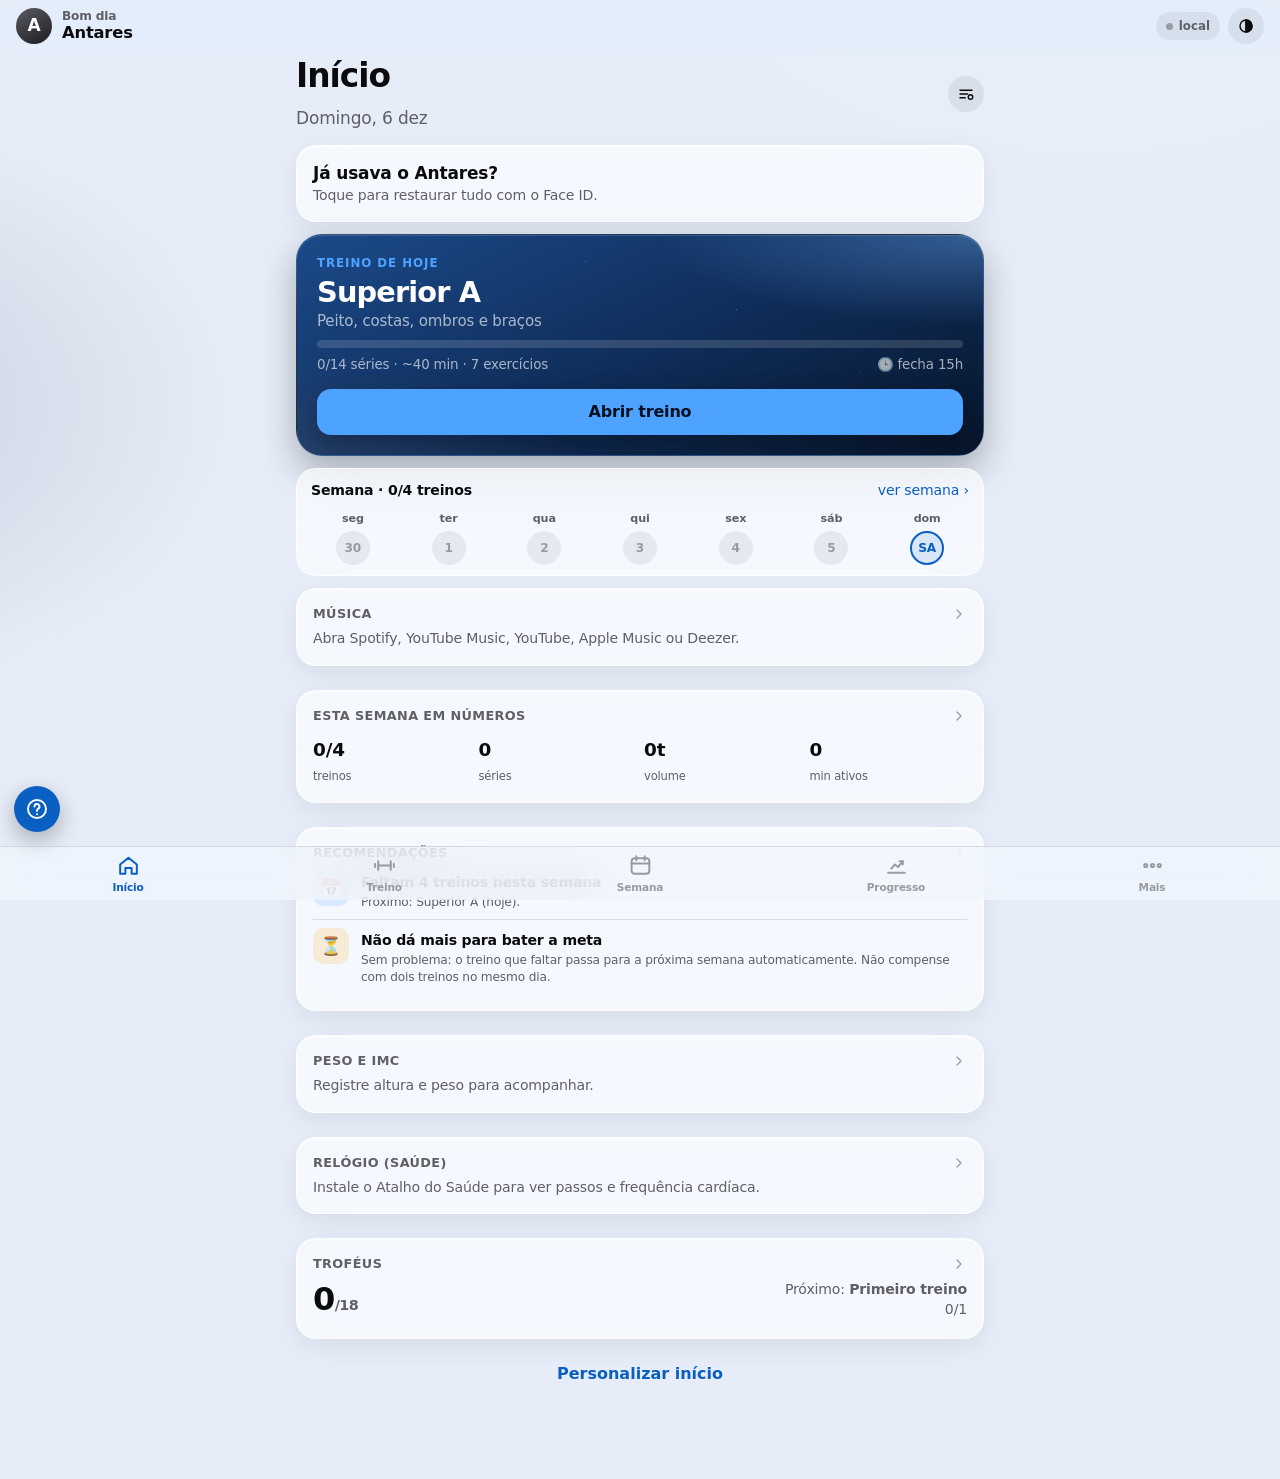
==== commit e807b189: "Help bubble (FinanceOS pattern), music shortcuts for any app, cleaner profile Co-Authored-By: Claude" ====
--- a/index.html
+++ b/index.html
@@ -42,6 +42,7 @@
 
   <div id="rest" class="rest-bar" hidden></div>
   <div id="toasts" class="toasts" aria-live="polite"></div>
+  <div id="help" class="help"></div>
 
   <nav class="tabbar" id="tabbar">
     <a href="#/inicio" data-tab="inicio"><svg viewBox="0 0 24 24" aria-hidden="true"><path d="M4 11l8-6.5 8 6.5V20h-5v-5.5h-6V20H4z"/></svg><span>Início</span></a>
--- a/css/app.css
+++ b/css/app.css
@@ -544,3 +544,29 @@
 .backbar { max-width: 720px; margin: 0 auto; padding: 2px 8px 0; }
 .back-link { display: inline-flex; align-items: center; gap: 2px; min-height: 40px; padding: 0 8px 0 2px; color: var(--accent-strong); font-size: 1.02rem; font-weight: 500; }
 .back-link svg { width: 24px; height: 24px; stroke-width: 2.4; }
+
+/* ---------- help bubble (same pattern as FinanceOS) ---------- */
+.help { position: fixed; left: 14px; bottom: calc(var(--tabbar-h) + var(--safe-b) + 14px); z-index: 40; display: flex; flex-direction: column; align-items: flex-start; gap: 10px; transition: bottom .2s; }
+body.has-sticky .help, body.resting .help { bottom: calc(var(--tabbar-h) + var(--safe-b) + 84px); }
+body.has-sticky.resting .help { bottom: calc(var(--tabbar-h) + var(--safe-b) + 160px); }
+body.no-tabbar .help { display: none; }
+.help-fab { width: 46px; height: 46px; border-radius: 50%; border: 0; background: var(--accent); color: var(--accent-text); display: grid; place-items: center; box-shadow: 0 8px 22px rgba(0, 0, 0, .28); cursor: pointer; }
+.help-fab svg { width: 24px; height: 24px; }
+.help-fab:active { transform: scale(.94); }
+.help-panel { width: min(340px, calc(100vw - 28px)); max-height: 62vh; display: flex; flex-direction: column; overflow: hidden; border-radius: 20px; background: color-mix(in srgb, var(--surface-solid) 92%, transparent); backdrop-filter: blur(30px) saturate(1.6); -webkit-backdrop-filter: blur(30px) saturate(1.6); border: 1px solid var(--card-border); box-shadow: 0 18px 48px rgba(0, 0, 0, .35); }
+.help-head { display: flex; align-items: center; gap: 8px; padding: 10px 10px 10px 14px; border-bottom: .5px solid var(--border); font-weight: 650; font-size: .95rem; }
+.help-head .icon-btn { width: 30px; height: 30px; }
+.help-head .icon-btn svg { width: 16px; height: 16px; }
+.help-body { overflow-y: auto; flex: 1; }
+.help-list { list-style: none; margin: 0; padding: 6px; }
+.help-list button { width: 100%; display: flex; gap: 10px; align-items: flex-start; text-align: left; padding: 10px; border: 0; border-radius: 12px; background: transparent; color: var(--text); font: inherit; font-size: .92rem; cursor: pointer; }
+.help-list button:active { background: var(--fill); }
+.help-emoji { font-size: 1.3rem; line-height: 1.2; }
+.help-answer { padding: 14px 16px; }
+.help-answer h3 { margin: 4px 0 8px; }
+.help-answer p.small { line-height: 1.55; }
+.help-foot { padding: 8px; text-align: center; font-size: .7rem; color: var(--muted); border-top: .5px solid var(--border); }
+
+.app-grid { display: grid; grid-template-columns: repeat(3, 1fr); gap: 10px; }
+.app-tile { display: flex; flex-direction: column; align-items: center; gap: 6px; padding: 14px 6px; border-radius: 18px; background: var(--surface); border: 1px solid var(--card-border); backdrop-filter: var(--glass-blur); -webkit-backdrop-filter: var(--glass-blur); color: var(--text); font-size: .8rem; font-weight: 600; text-align: center; }
+.app-dot { width: 42px; height: 42px; border-radius: 12px; display: grid; place-items: center; color: #fff; font-weight: 800; font-size: 1.1rem; }
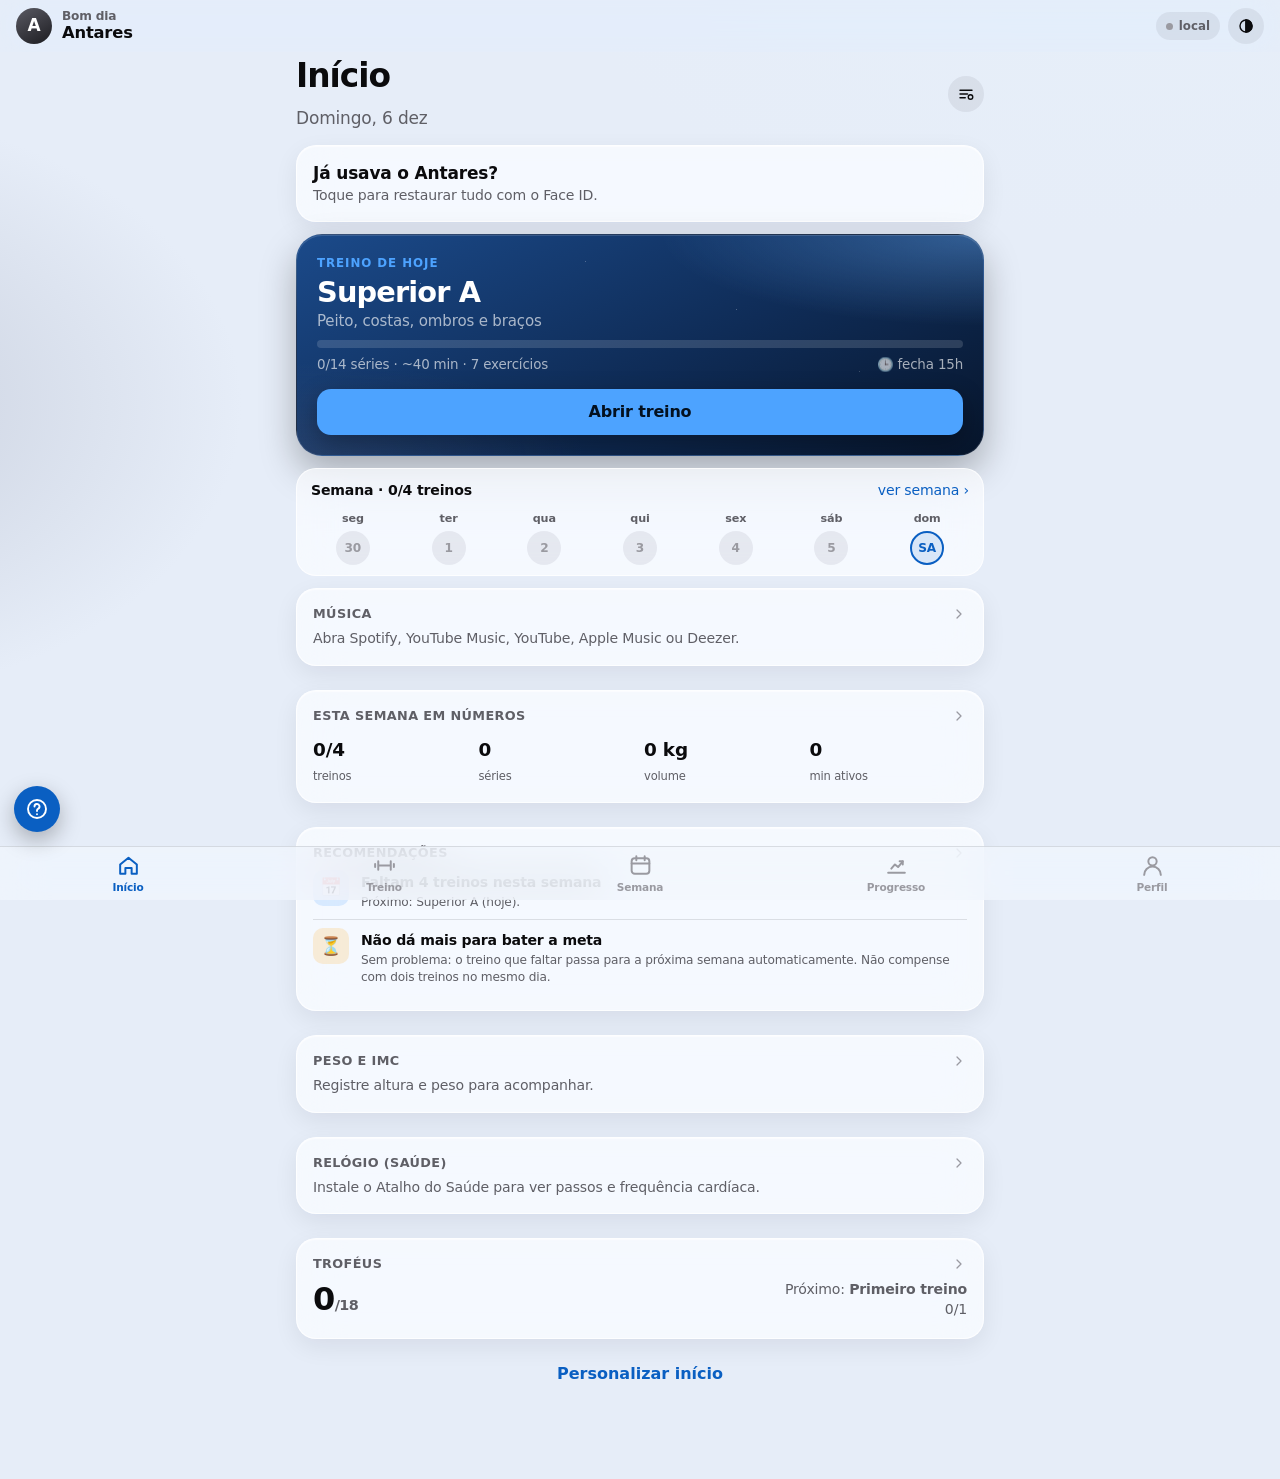
==== commit 3384bf0e: "Training settings page with equipment photos, emoji workout rating, lock-screen notices, black theme" ====
--- a/index.html
+++ b/index.html
@@ -31,7 +31,7 @@
       <span class="greet"><small id="greet-sub">Antares V3</small><b id="greet-name">Bom treino</b></span>
     </a>
     <div class="topbar-right">
-      <span id="session-clock" class="pill" hidden></span>
+      <a id="session-clock" class="pill accent session-clock" href="#/hoje" hidden aria-label="Tempo de treino"></a>
       <button id="sync-badge" class="sync-badge" title="Sincronização" aria-label="Sincronização"></button>
       <button id="theme-toggle" class="icon-btn" aria-label="Alternar tema"></button>
     </div>
@@ -49,7 +49,7 @@
     <a href="#/hoje" data-tab="hoje"><svg viewBox="0 0 24 24" aria-hidden="true"><path d="M6 8v8M18 8v8M3 10.5v3M21 10.5v3M6 12h12"/></svg><span>Treino</span></a>
     <a href="#/semana" data-tab="semana"><svg viewBox="0 0 24 24" aria-hidden="true"><rect x="3.5" y="5" width="17" height="15" rx="3"/><path d="M3.5 10h17M8 3v4M16 3v4"/></svg><span>Semana</span></a>
     <a href="#/progresso" data-tab="progresso"><svg viewBox="0 0 24 24" aria-hidden="true"><path d="M4 19h16M7 15l3.5-4 3 2.5L18 8"/><path d="M15 8h3v3"/></svg><span>Progresso</span></a>
-    <a href="#/mais" data-tab="mais"><svg viewBox="0 0 24 24" aria-hidden="true"><circle cx="5.5" cy="12" r="1.5"/><circle cx="12" cy="12" r="1.5"/><circle cx="18.5" cy="12" r="1.5"/></svg><span>Mais</span><span class="badge" id="inbox-badge" hidden></span></a>
+    <a href="#/mais" data-tab="mais"><svg viewBox="0 0 24 24" aria-hidden="true"><circle cx="12" cy="8" r="4"/><path d="M4 21a8 8 0 0 1 16 0"/></svg><span>Perfil</span><span class="badge" id="inbox-badge" hidden></span></a>
   </nav>
 
   <script type="module" src="js/app.js"></script>
--- a/css/app.css
+++ b/css/app.css
@@ -110,42 +110,55 @@
   --pa-bg-light: #e5e9f4; --pa-surface-light: rgba(255, 255, 255, .64); --pa-solid-light: #f2f4fb;
   --pa-bg-dark: #04071a; --pa-surface-dark: rgba(140, 160, 255, .075); --pa-solid-dark: #0d1330;
 }
-:root[data-palette="cyan"] {
-  --pa-light: #0a7a9c; --pa-light-soft: rgba(10, 122, 156, .12); --pa-on-light: #ffffff;
-  --pa-dark: #4fd8f5; --pa-dark-soft: rgba(79, 216, 245, .15); --pa-on: #02161c;
-  --pa-hero-1: #0f5068; --pa-hero-2: #0a3244; --pa-hero-3: #051923; --pa-glow: rgba(79, 216, 245, .32);
-  --pa-bg-light: #e4f0f4; --pa-surface-light: rgba(255, 255, 255, .64); --pa-solid-light: #f1f8fa;
-  --pa-bg-dark: #031015; --pa-surface-dark: rgba(110, 210, 255, .07); --pa-solid-dark: #0b1d25;
-}
-:root[data-palette="volt"] {
-  --pa-light: #4c7a00; --pa-light-soft: rgba(110, 160, 0, .14); --pa-on-light: #ffffff;
-  --pa-dark: #c6f432; --pa-dark-soft: rgba(198, 244, 50, .15); --pa-on: #0b0d06;
-  --pa-hero-1: #2a3315; --pa-hero-2: #151a0c; --pa-hero-3: #0b0d07; --pa-glow: rgba(198, 244, 50, .28);
-}
-:root[data-palette="ocean"] {
-  --pa-light: #0a63c7; --pa-light-soft: rgba(10, 99, 199, .12); --pa-on-light: #ffffff;
-  --pa-dark: #4db2ff; --pa-dark-soft: rgba(77, 178, 255, .16); --pa-on: #04121f;
-  --pa-hero-1: #123a66; --pa-hero-2: #0b2342; --pa-hero-3: #06111f; --pa-glow: rgba(77, 178, 255, .32);
-}
 :root[data-palette="emerald"] {
   --pa-light: #0b7a52; --pa-light-soft: rgba(11, 122, 82, .12); --pa-on-light: #ffffff;
   --pa-dark: #3ee0a1; --pa-dark-soft: rgba(62, 224, 161, .15); --pa-on: #04140d;
   --pa-hero-1: #0f4a37; --pa-hero-2: #0a2e22; --pa-hero-3: #051710; --pa-glow: rgba(62, 224, 161, .28);
-}
-:root[data-palette="sunset"] {
-  --pa-light: #c9461a; --pa-light-soft: rgba(201, 70, 26, .12); --pa-on-light: #ffffff;
-  --pa-dark: #ff8a50; --pa-dark-soft: rgba(255, 138, 80, .16); --pa-on: #1f0b03;
-  --pa-hero-1: #4a1f33; --pa-hero-2: #2b1224; --pa-hero-3: #140810; --pa-glow: rgba(255, 138, 80, .34);
-}
-:root[data-palette="violet"] {
-  --pa-light: #6a45d9; --pa-light-soft: rgba(106, 69, 217, .12); --pa-on-light: #ffffff;
-  --pa-dark: #b49cff; --pa-dark-soft: rgba(180, 156, 255, .16); --pa-on: #120a26;
-  --pa-hero-1: #33255e; --pa-hero-2: #1e1640; --pa-hero-3: #0e0a20; --pa-glow: rgba(180, 156, 255, .32);
-}
-:root[data-palette="graphite"] {
-  --pa-light: #1c1c1f; --pa-light-soft: rgba(28, 28, 31, .08); --pa-on-light: #ffffff;
-  --pa-dark: #f5f5f7; --pa-dark-soft: rgba(255, 255, 255, .12); --pa-on: #0b0b0d;
-  --pa-hero-1: #34343b; --pa-hero-2: #1c1c21; --pa-hero-3: #0e0e11; --pa-glow: rgba(255, 255, 255, .2);
+  --pa-bg-light: #e5f1ec; --pa-surface-light: rgba(255, 255, 255, .64); --pa-solid-light: #f2f8f5;
+  --pa-bg-dark: #020d09; --pa-surface-dark: rgba(110, 255, 190, .06); --pa-solid-dark: #0b1d16;
+}
+/* "Preto +": true-black background, grey cards, one accent (OLED-friendly) */
+:root[data-palette="black-lime"] {
+  --pa-light: #4d7c0f; --pa-light-soft: color-mix(in srgb, #4d7c0f 13%, transparent); --pa-on-light: #ffffff;
+  --pa-dark: #c8f53c; --pa-dark-soft: color-mix(in srgb, #c8f53c 15%, transparent); --pa-on: #0b0d06;
+  --pa-hero-1: color-mix(in srgb, #c8f53c 14%, #1c1c1e); --pa-hero-2: #121214; --pa-hero-3: #050505; --pa-glow: rgba(200, 245, 60, .26);
+  --pa-bg-light: #ececee; --pa-surface-light: rgba(255, 255, 255, .7); --pa-solid-light: #f7f7f8;
+  --pa-bg-dark: #000000; --pa-surface-dark: rgba(255, 255, 255, .07); --pa-solid-dark: #141416;
+}
+:root[data-palette="black-cyan"] {
+  --pa-light: #0e7490; --pa-light-soft: color-mix(in srgb, #0e7490 13%, transparent); --pa-on-light: #ffffff;
+  --pa-dark: #22d3ee; --pa-dark-soft: color-mix(in srgb, #22d3ee 15%, transparent); --pa-on: #021418;
+  --pa-hero-1: color-mix(in srgb, #22d3ee 14%, #1c1c1e); --pa-hero-2: #121214; --pa-hero-3: #050505; --pa-glow: rgba(34, 211, 238, .28);
+  --pa-bg-light: #ececee; --pa-surface-light: rgba(255, 255, 255, .7); --pa-solid-light: #f7f7f8;
+  --pa-bg-dark: #000000; --pa-surface-dark: rgba(255, 255, 255, .07); --pa-solid-dark: #141416;
+}
+:root[data-palette="black-amber"] {
+  --pa-light: #b45309; --pa-light-soft: color-mix(in srgb, #b45309 13%, transparent); --pa-on-light: #ffffff;
+  --pa-dark: #ffd60a; --pa-dark-soft: color-mix(in srgb, #ffd60a 15%, transparent); --pa-on: #1a1300;
+  --pa-hero-1: color-mix(in srgb, #ffd60a 14%, #1c1c1e); --pa-hero-2: #121214; --pa-hero-3: #050505; --pa-glow: rgba(255, 214, 10, .24);
+  --pa-bg-light: #ececee; --pa-surface-light: rgba(255, 255, 255, .7); --pa-solid-light: #f7f7f8;
+  --pa-bg-dark: #000000; --pa-surface-dark: rgba(255, 255, 255, .07); --pa-solid-dark: #141416;
+}
+:root[data-palette="black-red"] {
+  --pa-light: #c81e1e; --pa-light-soft: color-mix(in srgb, #c81e1e 13%, transparent); --pa-on-light: #ffffff;
+  --pa-dark: #ff4d4f; --pa-dark-soft: color-mix(in srgb, #ff4d4f 15%, transparent); --pa-on: #ffffff;
+  --pa-hero-1: color-mix(in srgb, #ff4d4f 14%, #1c1c1e); --pa-hero-2: #121214; --pa-hero-3: #050505; --pa-glow: rgba(255, 77, 79, .3);
+  --pa-bg-light: #ececee; --pa-surface-light: rgba(255, 255, 255, .7); --pa-solid-light: #f7f7f8;
+  --pa-bg-dark: #000000; --pa-surface-dark: rgba(255, 255, 255, .07); --pa-solid-dark: #141416;
+}
+:root[data-palette="black-violet"] {
+  --pa-light: #6d28d9; --pa-light-soft: color-mix(in srgb, #6d28d9 13%, transparent); --pa-on-light: #ffffff;
+  --pa-dark: #a78bfa; --pa-dark-soft: color-mix(in srgb, #a78bfa 15%, transparent); --pa-on: #120a26;
+  --pa-hero-1: color-mix(in srgb, #a78bfa 14%, #1c1c1e); --pa-hero-2: #121214; --pa-hero-3: #050505; --pa-glow: rgba(167, 139, 250, .3);
+  --pa-bg-light: #ececee; --pa-surface-light: rgba(255, 255, 255, .7); --pa-solid-light: #f7f7f8;
+  --pa-bg-dark: #000000; --pa-surface-dark: rgba(255, 255, 255, .07); --pa-solid-dark: #141416;
+}
+:root[data-palette="black-white"] {
+  --pa-light: #1c1c1f; --pa-light-soft: color-mix(in srgb, #1c1c1f 13%, transparent); --pa-on-light: #ffffff;
+  --pa-dark: #f2f2f4; --pa-dark-soft: color-mix(in srgb, #f2f2f4 15%, transparent); --pa-on: #0b0b0d;
+  --pa-hero-1: color-mix(in srgb, #f2f2f4 14%, #1c1c1e); --pa-hero-2: #121214; --pa-hero-3: #050505; --pa-glow: rgba(255, 255, 255, .16);
+  --pa-bg-light: #ececee; --pa-surface-light: rgba(255, 255, 255, .7); --pa-solid-light: #f7f7f8;
+  --pa-bg-dark: #000000; --pa-surface-dark: rgba(255, 255, 255, .07); --pa-solid-dark: #141416;
 }
 .palettes { display: grid; grid-template-columns: repeat(3, 1fr); gap: 10px; }
 .palette-opt { border: 0; border-radius: 16px; padding: 10px; background: var(--fill); color: var(--text); font: inherit; font-size: .82rem; font-weight: 600; cursor: pointer; display: flex; flex-direction: column; align-items: center; gap: 8px; }
@@ -570,3 +583,30 @@
 .app-grid { display: grid; grid-template-columns: repeat(3, 1fr); gap: 10px; }
 .app-tile { display: flex; flex-direction: column; align-items: center; gap: 6px; padding: 14px 6px; border-radius: 18px; background: var(--surface); border: 1px solid var(--card-border); backdrop-filter: var(--glass-blur); -webkit-backdrop-filter: var(--glass-blur); color: var(--text); font-size: .8rem; font-weight: 600; text-align: center; }
 .app-dot { width: 42px; height: 42px; border-radius: 12px; display: grid; place-items: center; color: #fff; font-weight: 800; font-size: 1.1rem; }
+
+/* Configurar treino: equipment picker by photo */
+.equip-grid { display: grid; grid-template-columns: repeat(2, minmax(0, 1fr)); gap: 10px; }
+.equip { position: relative; display: flex; flex-direction: column; align-items: stretch; gap: 6px; padding: 6px 6px 10px; border-radius: 16px; border: 1px solid var(--line); background: var(--surface); color: inherit; font: inherit; text-align: left; cursor: pointer; }
+.equip img, .equip .equip-ph { width: 100%; aspect-ratio: 4 / 3; object-fit: cover; border-radius: 11px; background: #fff; }
+.equip .equip-ph { display: grid; place-items: center; font-size: 12px; color: var(--muted); background: var(--surface-2); }
+.equip-name { font-size: 13px; font-weight: 600; line-height: 1.25; padding: 0 4px; }
+.equip.off img { filter: grayscale(1); opacity: .45; }
+.equip.off .equip-name { text-decoration: line-through; color: var(--muted); }
+.equip-badge { position: absolute; top: 12px; left: 12px; padding: 3px 8px; border-radius: 999px; background: var(--danger, #e5484d); color: #fff; font-size: 11px; font-weight: 700; }
+.chips.scroll { flex-wrap: nowrap; overflow-x: auto; scrollbar-width: none; margin: 0 -2px; padding: 2px; }
+.chips.scroll::-webkit-scrollbar { display: none; }
+.chips.scroll .chip { flex: none; }
+
+/* Workout rating (end of workout) */
+.rate { margin: 4px 0 14px; }
+.rate-row { display: grid; grid-template-columns: repeat(5, 1fr); gap: 6px; }
+.rate-row button { display: flex; flex-direction: column; align-items: center; gap: 4px; padding: 10px 2px 8px; border-radius: 14px; border: 1px solid var(--line); background: var(--surface); color: var(--muted); font: inherit; cursor: pointer; transition: transform .15s, background .15s; }
+.rate-row button span { font-size: 28px; line-height: 1; filter: grayscale(.6); opacity: .75; transition: filter .15s, opacity .15s; }
+.rate-row button small { font-size: 11px; font-weight: 600; }
+.rate-row button[aria-pressed="true"] { background: var(--accent-soft); border-color: var(--accent); color: var(--text); transform: scale(1.04); }
+.rate-row button[aria-pressed="true"] span { filter: none; opacity: 1; }
+.session-clock { text-decoration: none; font-variant-numeric: tabular-nums; }
+.opt-row { display: flex; flex-direction: column; gap: 8px; }
+.opt-row > .seg { display: flex; width: 100%; }
+.opt-row > .seg button { flex: 1; }
+.opt-row > .btn, .opt-row > .pill { align-self: flex-start; }
